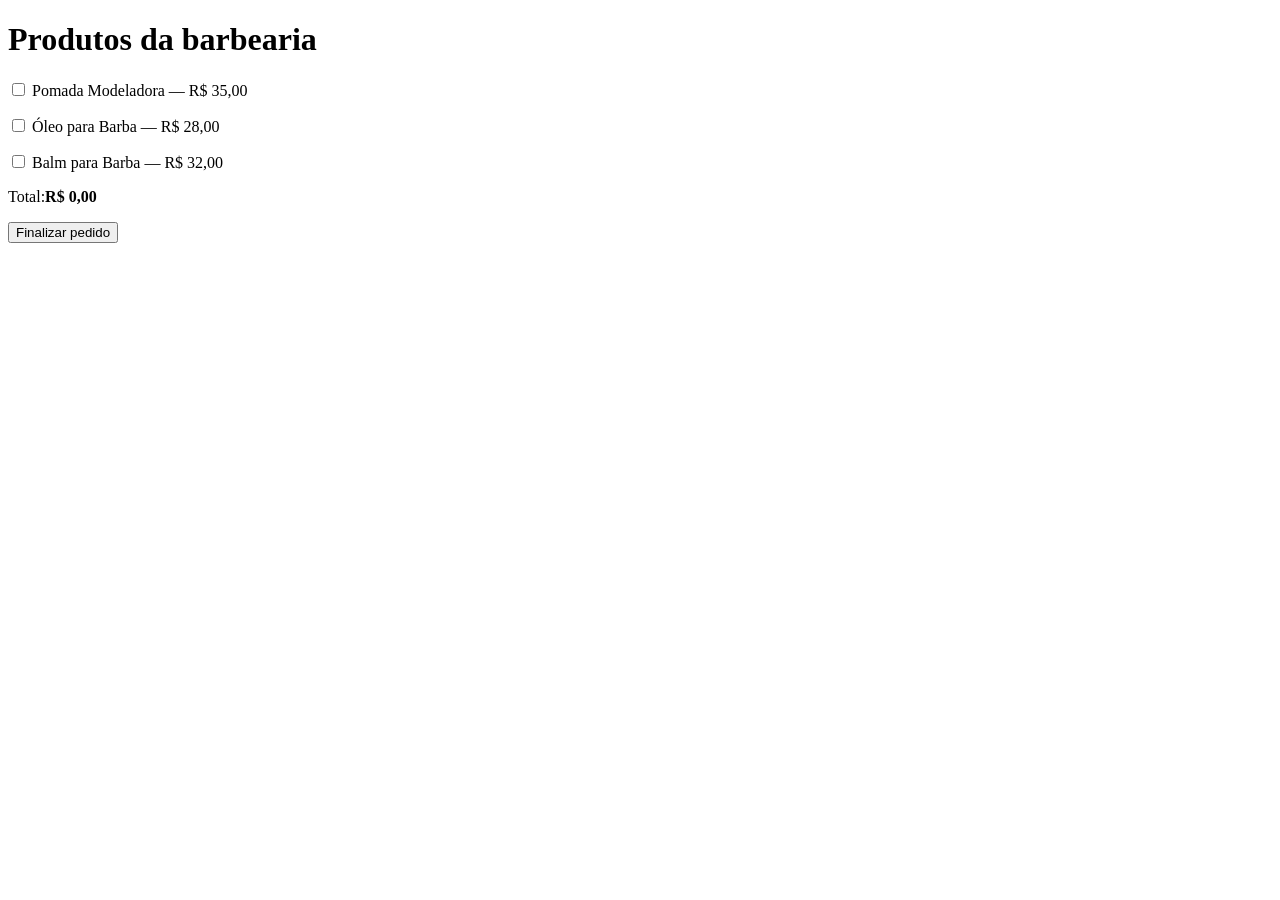
==== index.html @ e25630e9 "." ====
<!doctype html>
<html lang="pt-BR">
  <head>
    <meta charset="UTF-8" />
    <meta name="viewport" content="width=device-width, initial-scale=1" />
    <title>Teste do pedido</title>
    <script src="script.js" defer></script>
  </head>
  <body>
    <h1>Produtos da barbearia</h1>

    <form id="formPedido">
      <p>
        <label>
          <input
            type="checkbox"
            name="produtos"
            value="35.00"
            data-nome="Pomada Modeladora"
          />
          Pomada Modeladora — R$ 35,00
        </label>
      </p>

      <p>
        <label>
          <input
            type="checkbox"
            name="produtos"
            value="28.00"
            data-nome="Óleo para Barba"
          />
          Óleo para Barba — R$ 28,00
        </label>
      </p>

      <p>
        <label>
          <input
            type="checkbox"
            name="produtos"
            value="32.00"
            data-nome="Balm para Barba"
          />
          Balm para Barba — R$ 32,00
        </label>
      </p>

      <p>Total:<strong id="totalPedido" aria-live="polite">R$0,00</strong></p>

      <button type="submit">Finalizar pedido</button>
    </form>

    <p id="aviso" role="status"></p>
  </body>
</html>
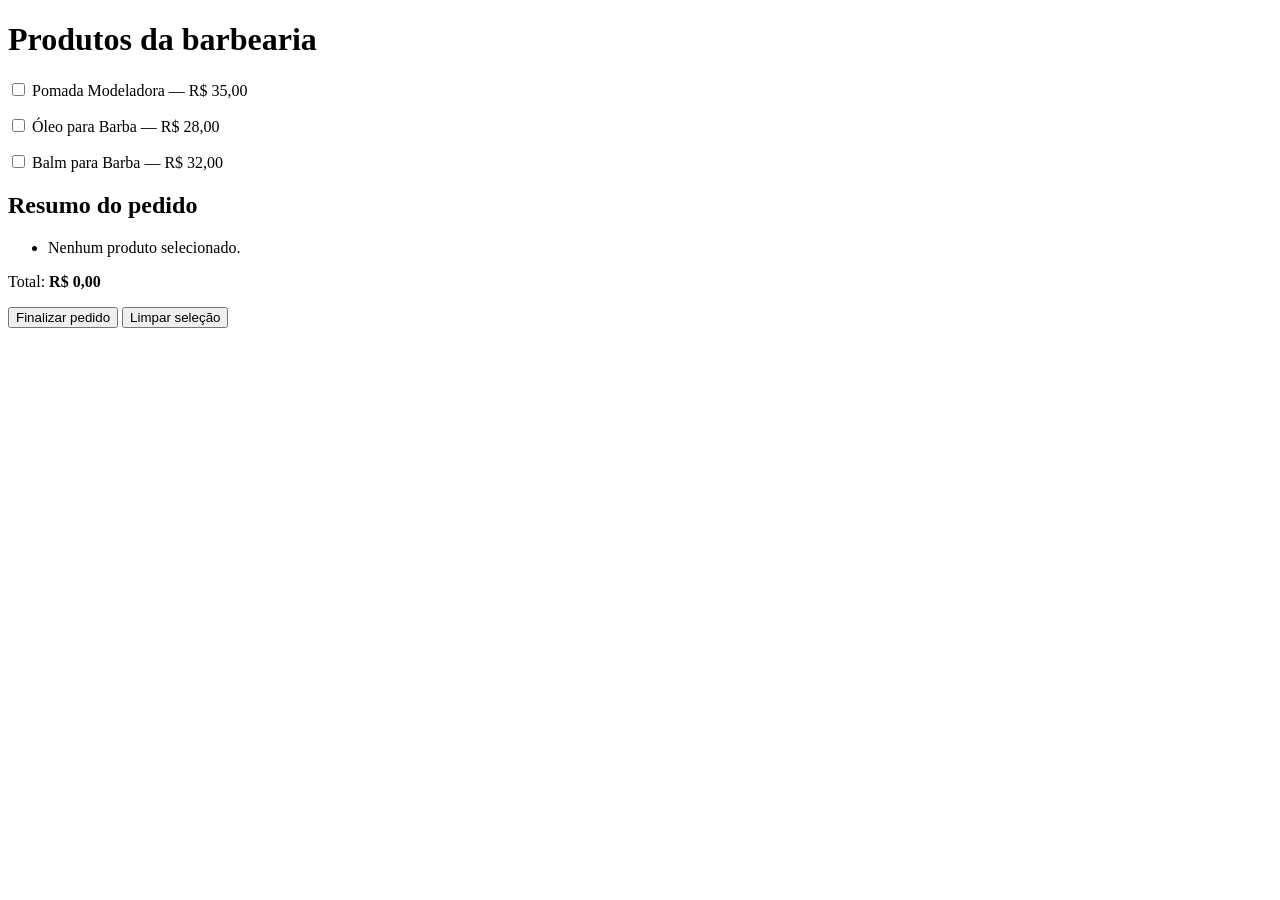
==== commit e57e5bef: "." ====
--- a/index.html
+++ b/index.html
@@ -45,10 +45,19 @@
           Balm para Barba — R$ 32,00
         </label>
       </p>
+      <h2>Resumo do pedido</h2>
 
-      <p>Total:<strong id="totalPedido" aria-live="polite">R$0,00</strong></p>
+      <ul id="listaPedido">
+        <li>Nenhum produto selecionado.</li>
+      </ul>
+
+      <p>
+        Total:
+        <strong id="totalPedido" aria-live="polite">R$ 0,00</strong>
+      </p>
 
       <button type="submit">Finalizar pedido</button>
+      <button type="reset">Limpar seleção</button>
     </form>
 
     <p id="aviso" role="status"></p>
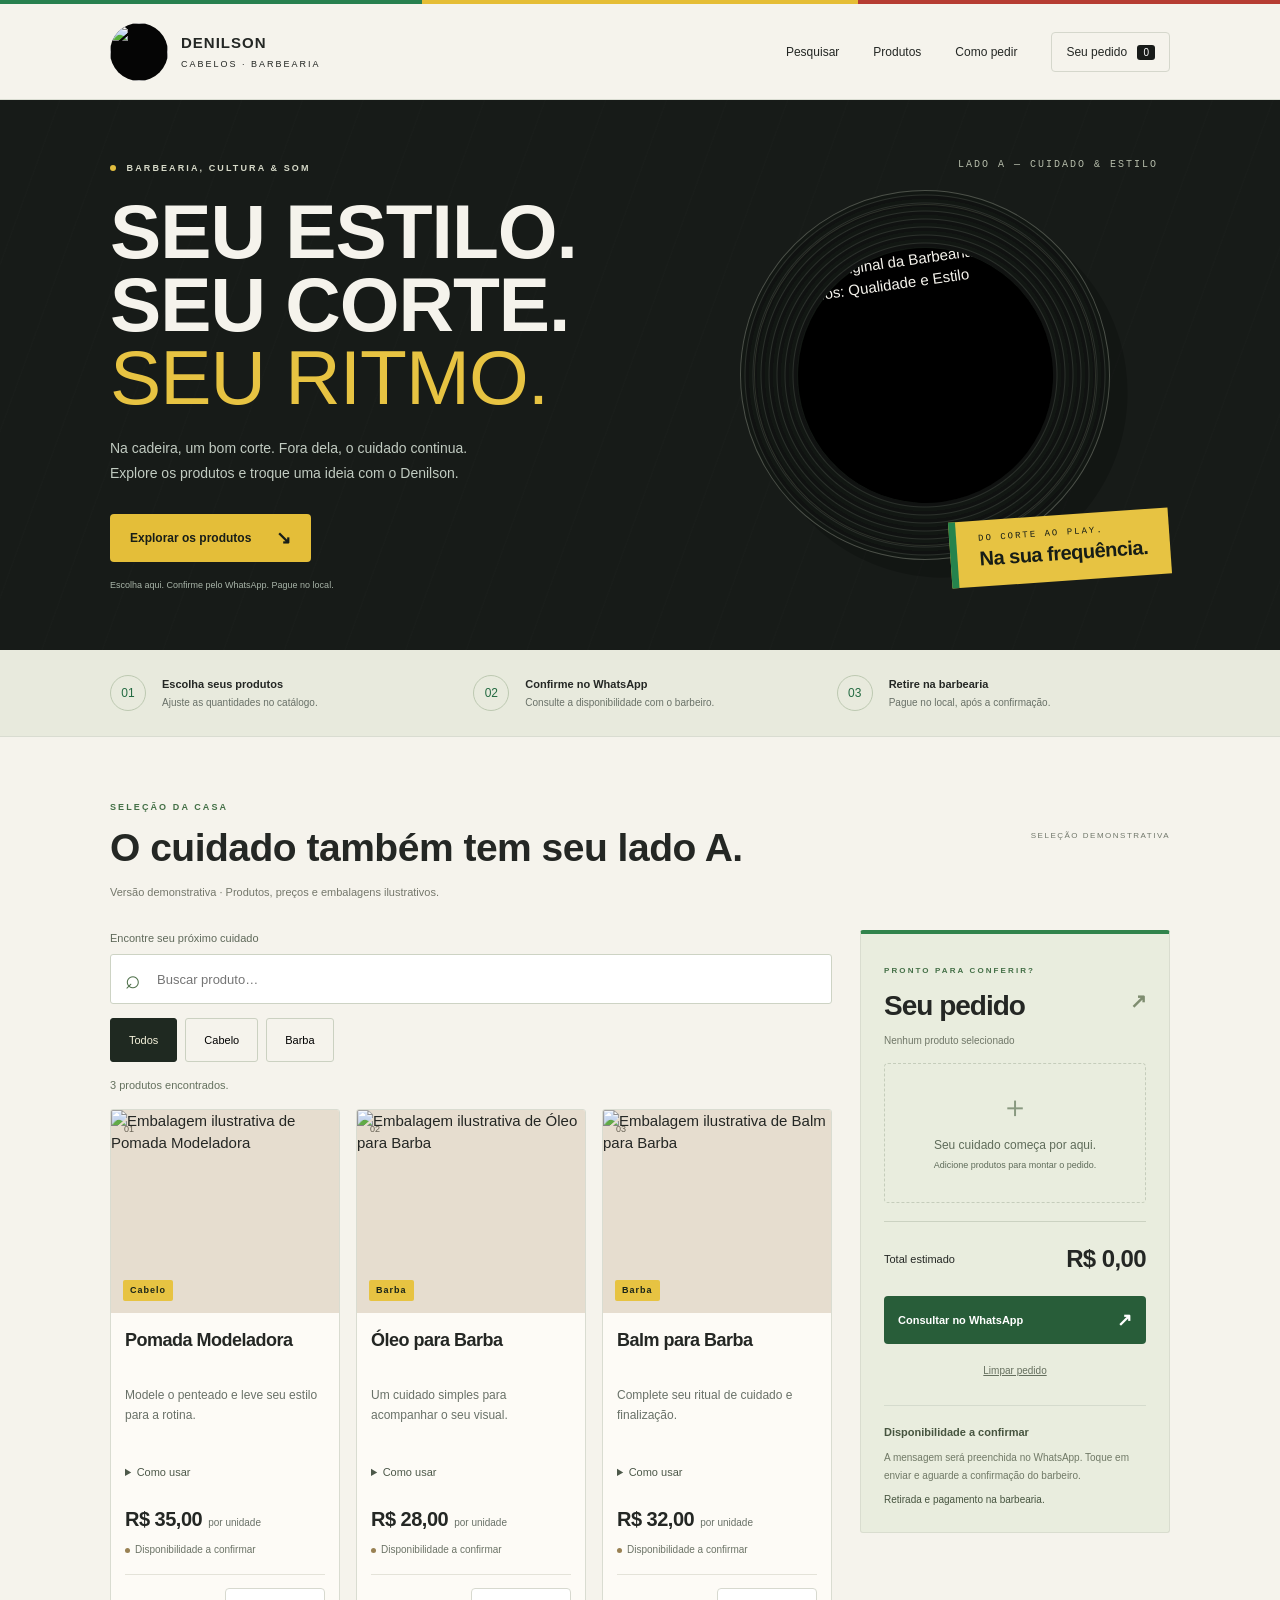
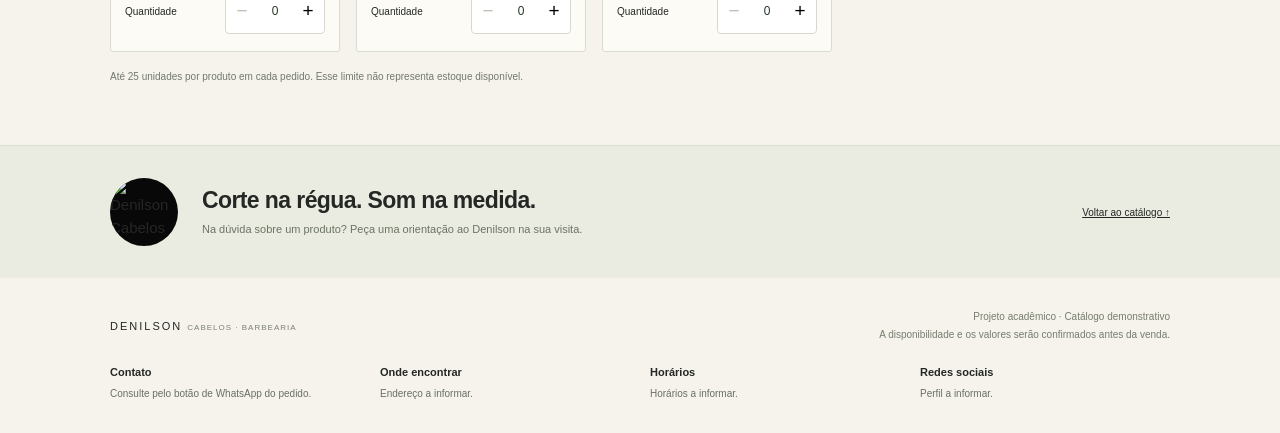
==== commit 6fcb3d47: "." ====
--- a/index.html
+++ b/index.html
@@ -3,63 +3,279 @@
   <head>
     <meta charset="UTF-8" />
     <meta name="viewport" content="width=device-width, initial-scale=1" />
-    <title>Teste do pedido</title>
+    <meta name="theme-color" content="#192b25" />
+    <meta
+      name="description"
+      content="Conheça os produtos da Barbearia do Denilson, escolha as quantidades e consulte a disponibilidade pelo WhatsApp."
+    />
+    <title>Denilson Cabelos | No seu estilo, no seu ritmo</title>
+    <link rel="icon" href="assets/logo.png" type="image/svg+xml" />
+    <link
+      rel="stylesheet"
+      href="https://cdn.jsdelivr.net/npm/bootstrap@5.3.3/dist/css/bootstrap.min.css"
+    />
+    <link rel="stylesheet" href="style.css" />
+    <script src="produtos.js" defer></script>
     <script src="script.js" defer></script>
+    <script src="filtros.js" defer></script>
   </head>
   <body>
-    <h1>Produtos da barbearia</h1>
-
-    <form id="formPedido">
-      <p>
-        <label>
-          <input
-            type="checkbox"
-            name="produtos"
-            value="35.00"
-            data-nome="Pomada Modeladora"
+    <a class="pular" href="#catalogo">Pular para os produtos</a>
+    <header class="topo">
+      <div class="container topo-conteudo">
+        <a href="./" class="marca" aria-label="Barbearia do Denilson, início"
+          ><img class="logo-header" src="assets/logo.png" alt="" /><span
+            >DENILSON<small>CABELOS · BARBEARIA</small></span
+          ></a
+        >
+        <nav aria-label="Navegação principal">
+          <a href="#busca">Pesquisar</a><a href="#catalogo">Produtos</a
+          ><a href="#como-funciona">Como pedir</a
+          ><a class="nav-pedido" href="#resumo"
+            >Seu pedido <span id="contadorNav">0</span></a
+          >
+        </nav>
+      </div>
+    </header>
+    <main>
+      <section class="hero">
+        <div class="container hero-grid">
+          <div class="hero-texto">
+            <p class="sobretitulo">
+              <span></span> BARBEARIA, CULTURA &amp; SOM
+            </p>
+            <h1>Seu estilo.<br />Seu corte.<br /><em>Seu ritmo.</em></h1>
+            <p class="hero-descricao">
+              Na cadeira, um bom corte. Fora dela, o cuidado continua. Explore
+              os produtos e troque uma ideia com o Denilson.
+            </p>
+            <a href="#catalogo" class="botao botao-cobre"
+              >Explorar os produtos <span aria-hidden="true">↘</span></a
+            >
+            <p class="hero-apoio">
+              Escolha aqui. Confirme pelo WhatsApp. Pague no local.
+            </p>
+          </div>
+          <div
+            class="hero-visual"
+            aria-label="Identidade musical da Barbearia Denilson"
+          >
+            <span class="disco-rotulo">LADO A — CUIDADO &amp; ESTILO</span>
+            <div class="vinil">
+              <img
+                src="assets/logo.png"
+                alt="Logo original da Barbearia Denilson Cabelos: Qualidade e Estilo"
+                width="1344"
+                height="1152"
+              />
+            </div>
+            <div class="faixa-som">
+              <span>DO CORTE AO PLAY.</span><strong>Na sua frequência.</strong>
+            </div>
+          </div>
+        </div>
+      </section>
+      <section
+        class="como"
+        id="como-funciona"
+        aria-label="Como fazer seu pedido"
+      >
+        <div class="container passos">
+          <div>
+            <span>01</span>
+            <p>
+              <strong>Escolha seus produtos</strong
+              ><small>Ajuste as quantidades no catálogo.</small>
+            </p>
+          </div>
+          <div>
+            <span>02</span>
+            <p>
+              <strong>Confirme no WhatsApp</strong
+              ><small>Consulte a disponibilidade com o barbeiro.</small>
+            </p>
+          </div>
+          <div>
+            <span>03</span>
+            <p>
+              <strong>Retire na barbearia</strong
+              ><small>Pague no local, após a confirmação.</small>
+            </p>
+          </div>
+        </div>
+      </section>
+      <div class="container area-catalogo" id="catalogo">
+        <div class="cabecalho-catalogo">
+          <div>
+            <p class="sobretitulo escuro">SELEÇÃO DA CASA</p>
+            <h2>O cuidado também tem seu lado A.</h2>
+          </div>
+          <span class="selo-catalogo">SELEÇÃO DEMONSTRATIVA</span>
+        </div>
+        <p class="aviso-demo">
+          Versão demonstrativa · Produtos, preços e embalagens ilustrativos.
+        </p>
+        <form id="formPedido" novalidate>
+          <div class="loja-grid">
+            <section aria-label="Produtos">
+              <div class="ferramentas">
+                <div class="busca-wrap">
+                  <label for="busca">Encontre seu próximo cuidado</label>
+                  <div class="busca-campo">
+                    <span aria-hidden="true">⌕</span
+                    ><input
+                      id="busca"
+                      type="search"
+                      placeholder="Buscar produto…"
+                      autocomplete="off"
+                    /><button
+                      type="button"
+                      id="limparBusca"
+                      aria-label="Limpar pesquisa"
+                      hidden
+                    >
+                      ×
+                    </button>
+                  </div>
+                </div>
+                <div
+                  id="filtros"
+                  class="filtros"
+                  role="group"
+                  aria-label="Filtrar por categoria"
+                >
+                  <button
+                    type="button"
+                    data-categoria="todos"
+                    aria-pressed="true"
+                  >
+                    Todos</button
+                  ><button
+                    type="button"
+                    data-categoria="Cabelo"
+                    aria-pressed="false"
+                  >
+                    Cabelo</button
+                  ><button
+                    type="button"
+                    data-categoria="Barba"
+                    aria-pressed="false"
+                  >
+                    Barba
+                  </button>
+                </div>
+              </div>
+              <p
+                id="resultadoBusca"
+                class="resultado-busca"
+                role="status"
+                aria-live="polite"
+              ></p>
+              <div class="produtos-grid" id="gradeProdutos"></div>
+              <div id="semResultados" class="sem-resultados" hidden>
+                <h3>Nenhum produto nessa faixa.</h3>
+                <p>Tente outro nome ou veja todos os produtos.</p>
+                <button
+                  type="button"
+                  id="mostrarTodos"
+                  class="botao botao-verde"
+                >
+                  Ver todos os produtos ↗
+                </button>
+              </div>
+              <p class="limite" id="limiteQuantidade">
+                Até 25 unidades por produto em cada pedido. Esse limite não
+                representa estoque disponível.
+              </p>
+            </section>
+            <aside class="painel" id="resumo" aria-labelledby="tituloResumo">
+              <div class="painel-cabecalho">
+                <span class="sobretitulo escuro">PRONTO PARA CONFERIR?</span>
+                <h2 id="tituloResumo">
+                  Seu pedido<span aria-hidden="true">↗</span>
+                </h2>
+              </div>
+              <p id="quantidadePedido" class="quantidade-resumo">
+                Nenhum produto selecionado
+              </p>
+              <ul id="listaPedido" class="lista-pedido">
+                <li class="pedido-vazio">
+                  <span aria-hidden="true">＋</span>Seu cuidado começa por
+                  aqui.<small>Adicione produtos para montar o pedido.</small>
+                </li>
+              </ul>
+              <div class="linha-total">
+                <span>Total estimado</span
+                ><strong id="totalPedido" aria-live="polite">R$ 0,00</strong>
+              </div>
+              <button class="botao botao-verde finalizar" type="submit">
+                Consultar no WhatsApp <span aria-hidden="true">↗</span></button
+              ><button type="reset" class="limpar">Limpar pedido</button>
+              <p id="aviso" class="aviso" role="status" aria-live="polite"></p>
+              <div class="confirmacao">
+                <strong>Disponibilidade a confirmar</strong>
+                <p>
+                  A mensagem será preenchida no WhatsApp. Toque em enviar e
+                  aguarde a confirmação do barbeiro.
+                </p>
+                <span>Retirada e pagamento na barbearia.</span>
+              </div>
+            </aside>
+          </div>
+        </form>
+        <noscript
+          ><p class="aviso">
+            Ative o JavaScript para montar seu pedido. Você também pode
+            consultar os produtos diretamente na barbearia.
+          </p></noscript
+        >
+      </div>
+      <section class="fecho">
+        <div class="container">
+          <img
+            class="logo-footer"
+            src="assets/logo.png"
+            alt="Denilson Cabelos"
           />
-          Pomada Modeladora — R$ 35,00
-        </label>
-      </p>
-
-      <p>
-        <label>
-          <input
-            type="checkbox"
-            name="produtos"
-            value="28.00"
-            data-nome="Óleo para Barba"
-          />
-          Óleo para Barba — R$ 28,00
-        </label>
-      </p>
-
-      <p>
-        <label>
-          <input
-            type="checkbox"
-            name="produtos"
-            value="32.00"
-            data-nome="Balm para Barba"
-          />
-          Balm para Barba — R$ 32,00
-        </label>
-      </p>
-      <h2>Resumo do pedido</h2>
-
-      <ul id="listaPedido">
-        <li>Nenhum produto selecionado.</li>
-      </ul>
-
-      <p>
-        Total:
-        <strong id="totalPedido" aria-live="polite">R$ 0,00</strong>
-      </p>
-
-      <button type="submit">Finalizar pedido</button>
-      <button type="reset">Limpar seleção</button>
-    </form>
-
-    <p id="aviso" role="status"></p>
+          <div>
+            <h2>Corte na régua. Som na medida.</h2>
+            <p>
+              Na dúvida sobre um produto? Peça uma orientação ao Denilson na sua
+              visita.
+            </p>
+          </div>
+          <a href="#catalogo">Voltar ao catálogo ↑</a>
+        </div>
+      </section>
+    </main>
+    <footer>
+      <div class="container rodape">
+        <span>DENILSON <small>CABELOS · BARBEARIA</small></span>
+        <p>
+          Projeto acadêmico · Catálogo demonstrativo<br />A disponibilidade e os
+          valores serão confirmados antes da venda.
+        </p>
+      </div>
+      <div class="container dados-negocio">
+        <div>
+          <strong>Contato</strong
+          ><span>Consulte pelo botão de WhatsApp do pedido.</span>
+        </div>
+        <div>
+          <strong>Onde encontrar</strong><span>Endereço a informar.</span>
+        </div>
+        <div><strong>Horários</strong><span>Horários a informar.</span></div>
+        <div><strong>Redes sociais</strong><span>Perfil a informar.</span></div>
+      </div>
+    </footer>
+    <div class="barra-mobile">
+      <div>
+        <small>Seu pedido · <span id="unidadesMobile">0 unidades</span></small
+        ><strong id="totalMobile">R$ 0,00</strong>
+      </div>
+      <a href="#resumo" class="botao botao-verde"
+        >Ver pedido <span aria-hidden="true">↑</span></a
+      >
+    </div>
   </body>
 </html>
--- a/style.css
+++ b/style.css
@@ -0,0 +1,1653 @@
+:root {
+  --verde: #192b25;
+  --verde2: #233c31;
+  --papel: #f7f4ed;
+  --cobre: #c58c61;
+  --texto: #252b26;
+  --muted: #697168;
+  --borda: #dedfd4;
+}
+* {
+  box-sizing: border-box;
+}
+html {
+  scroll-behavior: smooth;
+  scroll-padding-top: 100px;
+}
+body {
+  margin: 0;
+  background: var(--papel);
+  color: var(--texto);
+  font-family: Arial, Helvetica, sans-serif;
+  font-size: 15px;
+  line-height: 1.5;
+}
+button,
+input {
+  font: inherit;
+}
+button,
+a,
+input,
+summary {
+  -webkit-tap-highlight-color: transparent;
+}
+a {
+  color: inherit;
+}
+a:hover {
+  color: inherit;
+}
+button:focus-visible,
+a:focus-visible,
+input:focus-visible,
+summary:focus-visible {
+  outline: 3px solid #a46030;
+  outline-offset: 4px;
+}
+.container {
+  width: min(1280px, 100%);
+  margin: auto;
+  padding-left: 40px;
+  padding-right: 40px;
+}
+.pular {
+  position: fixed;
+  top: -100px;
+  left: 20px;
+  z-index: 100;
+  background: white;
+  padding: 12px;
+}
+.pular:focus {
+  top: 10px;
+}
+.topo {
+  background: var(--papel);
+  border-bottom: 1px solid var(--borda);
+}
+.topo-conteudo {
+  height: 95px;
+  display: flex;
+  align-items: center;
+  justify-content: space-between;
+  gap: 20px;
+}
+.marca {
+  display: flex;
+  align-items: center;
+  gap: 13px;
+  text-decoration: none;
+  letter-spacing: 2px;
+  font-size: 15px;
+  font-weight: 750;
+}
+.marca small {
+  display: block;
+  letter-spacing: 4px;
+  font-size: 9px;
+  margin-top: 3px;
+  font-weight: 400;
+}
+.monograma {
+  font-family: Georgia, serif;
+  font-size: 39px;
+  font-weight: 400;
+  line-height: 1;
+  color: var(--cobre);
+}
+nav {
+  display: flex;
+  gap: 34px;
+  align-items: center;
+  font-size: 12px;
+}
+nav a {
+  text-decoration: none;
+  padding: 12px 0;
+}
+.nav-pedido {
+  border: 1px solid #d5d7cc;
+  padding: 10px 14px !important;
+  border-radius: 4px;
+}
+#contadorNav {
+  margin-left: 7px;
+  background: var(--verde);
+  color: #fff;
+  padding: 2px 6px;
+  border-radius: 3px;
+  font-size: 10px;
+}
+.hero {
+  background: var(--verde);
+  color: var(--papel);
+  overflow: hidden;
+}
+.hero-grid {
+  display: grid;
+  grid-template-columns: 1.1fr 1fr;
+  min-height: 520px;
+  align-items: center;
+  gap: 30px;
+}
+.hero-texto {
+  padding: 54px 0 50px;
+}
+.sobretitulo {
+  font-size: 9px;
+  font-weight: 700;
+  letter-spacing: 2.1px;
+  margin: 0 0 20px;
+  color: #d3b08e;
+}
+.sobretitulo > span {
+  display: inline-block;
+  width: 6px;
+  height: 6px;
+  background: #c58c61;
+  border-radius: 50%;
+  margin-right: 6px;
+}
+.hero h1 {
+  font-family: Georgia, "Times New Roman", serif;
+  font-size: clamp(44px, 4.8vw, 66px);
+  line-height: 1.08;
+  font-weight: 400;
+  letter-spacing: -2px;
+  margin: 0 0 22px;
+}
+.hero h1 em {
+  color: #d6a375;
+  font-weight: 400;
+}
+.hero-descricao {
+  max-width: 370px;
+  color: #c1cbc1;
+  font-size: 14px;
+  line-height: 1.8;
+  margin-bottom: 27px;
+}
+.botao {
+  display: inline-flex;
+  align-items: center;
+  justify-content: space-between;
+  gap: 25px;
+  text-decoration: none;
+  border: 0;
+  border-radius: 4px;
+  font-size: 12px;
+  font-weight: 700;
+  min-height: 48px;
+  padding: 15px 20px;
+  cursor: pointer;
+  transition:
+    background 0.2s,
+    transform 0.2s;
+}
+.botao-cobre {
+  background: #d2a078;
+  color: #192b25;
+}
+.botao-cobre:hover {
+  background: #e3b68f;
+}
+.botao-verde {
+  background: var(--verde);
+  color: white;
+}
+.botao-verde:hover {
+  background: #30513e;
+  color: white;
+}
+.botao span {
+  font-size: 18px;
+  line-height: 1;
+}
+.hero-apoio {
+  font-size: 9px;
+  color: #a8b4a8;
+  margin: 17px 0 0;
+}
+.hero-visual {
+  position: relative;
+  height: 430px;
+  isolation: isolate;
+}
+.hero-circulo {
+  position: absolute;
+  width: 355px;
+  height: 355px;
+  background: #2c4034;
+  border: 1px solid #4a5a46;
+  border-radius: 50%;
+  top: 34px;
+  left: 50%;
+  transform: translateX(-50%);
+  z-index: -1;
+}
+.hero-visual img {
+  position: absolute;
+  object-fit: cover;
+  border-radius: 8px;
+  box-shadow: 0 25px 40px #0003;
+  width: 240px;
+  height: 265px;
+}
+.hero-oleo {
+  right: 5px;
+  top: 25px;
+  transform: rotate(7deg);
+}
+.hero-pomada {
+  left: 0;
+  top: 144px;
+  transform: rotate(-8deg);
+}
+.hero-selo {
+  position: absolute;
+  right: 0;
+  bottom: 29px;
+  font-size: 8px;
+  letter-spacing: 2px;
+  color: #bbc4b4;
+}
+.hero-selo strong {
+  display: block;
+  font-size: 25px;
+  line-height: 1.2;
+  letter-spacing: 0;
+  font-weight: 400;
+  font-family: Georgia, serif;
+  color: #ede6d4;
+  margin-top: 9px;
+}
+.hero-legenda {
+  position: absolute;
+  bottom: 1px;
+  left: 12px;
+  font-size: 7px;
+  letter-spacing: 2px;
+  color: #b6bda8;
+}
+.como {
+  border-bottom: 1px solid var(--borda);
+  background: #eeeee5;
+}
+.passos {
+  display: grid;
+  grid-template-columns: repeat(3, 1fr);
+  padding-top: 25px;
+  padding-bottom: 25px;
+  gap: 30px;
+}
+.passos > div {
+  display: flex;
+  gap: 16px;
+  align-items: center;
+}
+.passos > div > span {
+  font-size: 12px;
+  color: #8e795f;
+  border: 1px solid #d0d2c1;
+  padding: 8px;
+  border-radius: 50%;
+  width: 36px;
+  height: 36px;
+  flex-shrink: 0;
+  text-align: center;
+}
+.passos p {
+  margin: 0;
+}
+.passos strong {
+  display: block;
+  font-size: 11px;
+  font-weight: 700;
+}
+.passos small {
+  display: block;
+  font-size: 9px;
+  color: var(--muted);
+  margin-top: 3px;
+}
+.area-catalogo {
+  padding-top: 64px;
+  padding-bottom: 60px;
+}
+.cabecalho-catalogo {
+  display: flex;
+  align-items: center;
+  justify-content: space-between;
+  gap: 20px;
+}
+.escuro {
+  color: #876341;
+}
+.cabecalho-catalogo .sobretitulo {
+  margin-bottom: 10px;
+}
+.cabecalho-catalogo h2 {
+  font-family: Georgia, serif;
+  font-size: 35px;
+  font-weight: 400;
+  letter-spacing: -1px;
+  margin: 0;
+}
+.selo-catalogo {
+  font-size: 8px;
+  letter-spacing: 1.5px;
+  color: #70776a;
+}
+.aviso-demo {
+  font-size: 10px;
+  color: #74776b;
+  margin: 13px 0 29px;
+}
+.loja-grid {
+  display: grid;
+  grid-template-columns: minmax(0, 1fr) 310px;
+  gap: 28px;
+  align-items: start;
+}
+.produtos-grid {
+  display: grid;
+  grid-template-columns: repeat(3, minmax(0, 1fr));
+  gap: 16px;
+}
+.produto {
+  background: #fdfbf6;
+  border: 1px solid var(--borda);
+  border-radius: 7px;
+  overflow: hidden;
+  display: flex;
+  flex-direction: column;
+  transition: border-color 0.2s;
+}
+.produto:has(input[name="produtos"]:checked) {
+  border-color: #52735b;
+  box-shadow: 0 0 0 1px #52735b;
+}
+.produto:has(input[data-disponivel="false"]) {
+  opacity: 0.6;
+}
+.produto-foto {
+  position: relative;
+  background: #e6ddcf;
+}
+.produto-foto img {
+  display: block;
+  width: 100%;
+  height: auto;
+  aspect-ratio: 1.12;
+  object-fit: cover;
+}
+.numero-produto {
+  position: absolute;
+  top: 13px;
+  left: 13px;
+  font-size: 9px;
+  color: #645f52;
+}
+.categoria {
+  position: absolute;
+  bottom: 12px;
+  left: 12px;
+  padding: 4px 7px;
+  background: #f7f4edce;
+  font-size: 7px;
+  letter-spacing: 1px;
+  border-radius: 2px;
+}
+.produto-corpo {
+  padding: 17px 14px;
+  display: flex;
+  flex-direction: column;
+  flex: 1;
+}
+.produto h3 {
+  font-family: Georgia, serif;
+  font-size: 20px;
+  line-height: 1.15;
+  margin: 0 0 10px;
+  font-weight: 400;
+  min-height: 46px;
+}
+.descricao {
+  font-size: 11px;
+  line-height: 1.7;
+  color: #697168;
+  min-height: 56px;
+  margin: 0 0 10px;
+}
+.produto details {
+  font-size: 10px;
+  margin-bottom: 18px;
+}
+.produto summary {
+  cursor: pointer;
+  color: #4d594a;
+  min-height: 28px;
+  line-height: 28px;
+}
+.produto details p {
+  font-size: 10px;
+  line-height: 1.7;
+  color: #697168;
+  margin: 8px 0;
+}
+.produto-preco {
+  display: flex;
+  align-items: baseline;
+  gap: 6px;
+  flex-wrap: wrap;
+  margin-top: auto;
+}
+.produto-preco strong {
+  font-size: 20px;
+  letter-spacing: -0.5px;
+  font-weight: 700;
+}
+.produto-preco span {
+  font-size: 9px;
+  color: var(--muted);
+}
+.disponibilidade {
+  font-size: 9px;
+  color: #6c7467;
+  margin: 8px 0 17px;
+}
+.disponibilidade::before {
+  content: "";
+  display: inline-block;
+  width: 5px;
+  height: 5px;
+  border-radius: 50%;
+  background: #998153;
+  margin-right: 5px;
+}
+.quantidade-linha {
+  border-top: 1px solid #e4e3d9;
+  padding-top: 13px;
+  display: flex;
+  align-items: center;
+  justify-content: space-between;
+  gap: 6px;
+  flex-wrap: wrap;
+}
+.quantidade-linha label {
+  font-size: 10px;
+}
+.controle-quantidade {
+  display: flex;
+  border: 1px solid #d7d9cf;
+  border-radius: 4px;
+  overflow: hidden;
+  background: white;
+}
+.controle-quantidade button {
+  border: 0;
+  background: transparent;
+  width: 32px;
+  min-height: 44px;
+  font-size: 19px;
+  cursor: pointer;
+}
+.controle-quantidade button:hover:enabled {
+  background: #e8ede1;
+}
+.controle-quantidade button:disabled {
+  color: #bfc1b7;
+  cursor: default;
+}
+.controle-quantidade input {
+  width: 34px;
+  min-height: 44px;
+  border: 0;
+  text-align: center;
+  background: transparent;
+  color: #253728;
+  font-size: 12px;
+  appearance: textfield;
+  -moz-appearance: textfield;
+}
+.controle-quantidade input::-webkit-inner-spin-button,
+.controle-quantidade input::-webkit-outer-spin-button {
+  -webkit-appearance: none;
+  margin: 0;
+}
+.controle-quantidade:has(input[aria-invalid="true"]) {
+  outline: 2px solid #ac4837;
+}
+.controle-quantidade:focus-within {
+  outline: 2px solid #6b7c58;
+  outline-offset: 2px;
+}
+.controle-quantidade input:focus {
+  outline: 0;
+}
+.limite {
+  font-size: 9px;
+  color: #72796c;
+  line-height: 1.7;
+  margin: 16px 0 0;
+}
+.painel {
+  position: sticky;
+  top: 24px;
+  background: #eeefe6;
+  border: 1px solid #d9ddcf;
+  padding: 23px;
+  border-radius: 7px;
+  scroll-margin-top: 25px;
+}
+.painel-cabecalho .sobretitulo {
+  font-size: 8px;
+}
+.painel h2 {
+  font-family: Georgia, serif;
+  font-size: 29px;
+  font-weight: 400;
+  display: flex;
+  justify-content: space-between;
+  margin: 10px 0;
+}
+.painel h2 span {
+  font-family: Arial, sans-serif;
+  font-size: 20px;
+  color: #7f8d70;
+}
+.quantidade-resumo {
+  font-size: 10px;
+  color: #707768;
+  margin: 0 0 15px;
+}
+.lista-pedido {
+  list-style: none;
+  padding: 0;
+  margin: 0 0 18px;
+}
+.pedido-vazio {
+  min-height: 140px;
+  text-align: center;
+  padding: 20px 0;
+  font-size: 12px;
+  color: #5f6c5a;
+  border: 1px dashed #c5cdbb;
+  border-radius: 4px;
+}
+.pedido-vazio > span {
+  display: block;
+  font-size: 30px;
+  font-weight: 400;
+  color: #899980;
+  margin-bottom: 7px;
+}
+.pedido-vazio small {
+  display: block;
+  font-size: 9px;
+  margin-top: 5px;
+}
+.pedido-item {
+  padding: 12px 0;
+  border-bottom: 1px solid #d7ddce;
+}
+.pedido-item .item-titulo {
+  display: flex;
+  justify-content: space-between;
+  align-items: start;
+  gap: 10px;
+  font-size: 12px;
+}
+.pedido-item strong {
+  font-weight: 600;
+}
+.pedido-item .item-detalhe {
+  font-size: 10px;
+  color: #69735f;
+  margin: 5px 0 0;
+}
+.remover {
+  font-size: 10px;
+  border: 0;
+  background: none;
+  color: #6c755f;
+  text-decoration: underline;
+  padding: 8px 0;
+  min-height: 30px;
+  cursor: pointer;
+}
+.linha-total {
+  display: flex;
+  align-items: center;
+  justify-content: space-between;
+  border-top: 1px solid #cbd2c1;
+  padding: 19px 0;
+  gap: 12px;
+}
+.linha-total > span {
+  font-size: 11px;
+}
+.linha-total strong {
+  font-size: 24px;
+  letter-spacing: -0.6px;
+}
+.finalizar {
+  width: 100%;
+  font-size: 11px;
+  padding-left: 14px;
+  padding-right: 14px;
+}
+.limpar {
+  display: block;
+  margin: 5px auto 0;
+  min-height: 44px;
+  background: none;
+  border: 0;
+  font-size: 10px;
+  text-decoration: underline;
+  color: #656f5e;
+  cursor: pointer;
+}
+.aviso {
+  font-size: 11px;
+  line-height: 1.6;
+  color: #923c28;
+  margin: 10px 0;
+}
+.aviso:empty {
+  display: none;
+}
+.confirmacao {
+  border-top: 1px solid #d5dbcd;
+  margin-top: 12px;
+  padding-top: 17px;
+  font-size: 9px;
+  color: #707966;
+  line-height: 1.8;
+}
+.confirmacao strong {
+  font-size: 10px;
+  color: #46543f;
+}
+.confirmacao p {
+  margin: 6px 0;
+}
+.confirmacao span {
+  color: #46543f;
+}
+.fecho {
+  background: #eaece2;
+  border-top: 1px solid #dbdfd0;
+}
+.fecho > .container {
+  display: flex;
+  align-items: center;
+  gap: 24px;
+  padding-top: 32px;
+  padding-bottom: 32px;
+}
+.fecho h2 {
+  font-family: Georgia, serif;
+  font-size: 23px;
+  font-weight: 400;
+  margin: 0 0 6px;
+}
+.fecho p {
+  font-size: 11px;
+  color: #6a7462;
+  margin: 0;
+}
+.fecho a {
+  font-size: 10px;
+  margin-left: auto;
+  white-space: nowrap;
+}
+.rodape {
+  display: flex;
+  justify-content: space-between;
+  align-items: center;
+  padding-top: 30px;
+  padding-bottom: 30px;
+  gap: 20px;
+}
+.rodape > span {
+  font-size: 11px;
+  letter-spacing: 2px;
+}
+.rodape small {
+  font-size: 8px;
+  letter-spacing: 1px;
+  color: #7b8072;
+}
+.rodape p {
+  font-size: 9px;
+  line-height: 1.8;
+  color: #767d6e;
+  margin: 0;
+  text-align: right;
+}
+.barra-mobile {
+  display: none;
+}
+@media (min-width: 1400px) {
+  .hero-visual {
+    margin-left: 25px;
+  }
+}
+@media (max-width: 1100px) {
+  .container {
+    padding-left: 25px;
+    padding-right: 25px;
+  }
+  .loja-grid {
+    grid-template-columns: minmax(0, 1fr) 280px;
+    gap: 20px;
+  }
+  .produtos-grid {
+    gap: 10px;
+  }
+  .produto-corpo {
+    padding: 14px 11px;
+  }
+  .produto h3 {
+    font-size: 18px;
+  }
+  .hero-visual img {
+    width: 200px;
+    height: 235px;
+  }
+  .hero-oleo {
+    right: 0;
+  }
+  .hero-pomada {
+    left: 0;
+  }
+  .hero-selo {
+    right: 0;
+  }
+  .hero-grid {
+    gap: 24px;
+  }
+  .quantidade-linha {
+    justify-content: start;
+    gap: 8px;
+  }
+  .quantidade-linha label {
+    width: 100%;
+  }
+  .hero h1 {
+    font-size: 56px;
+  }
+}
+@media (max-width: 900px) {
+  .loja-grid {
+    grid-template-columns: 1fr;
+  }
+  .painel {
+    position: static;
+    max-width: none;
+  }
+  .quantidade-linha {
+    justify-content: space-between;
+  }
+  .quantidade-linha label {
+    width: auto;
+  }
+  .hero h1 {
+    font-size: 48px;
+  }
+  .hero-visual img {
+    width: 180px;
+    height: 220px;
+  }
+  .hero-circulo {
+    width: 280px;
+    height: 280px;
+    top: 65px;
+  }
+  .hero-selo {
+    bottom: 5px;
+  }
+  .hero-legenda {
+    bottom: 7px;
+    left: 0;
+    font-size: 6px;
+  }
+  .passos {
+    gap: 15px;
+  }
+  .passos > div {
+    gap: 9px;
+  }
+  .hero-apoio {
+    max-width: 220px;
+  }
+  .descricao {
+    min-height: 55px;
+  }
+  .produto h3 {
+    min-height: 42px;
+  }
+  .rodape {
+    padding-bottom: 110px;
+  }
+  .barra-mobile {
+    position: fixed;
+    bottom: 0;
+    left: 0;
+    right: 0;
+    display: flex;
+    justify-content: space-between;
+    align-items: center;
+    background: #faf8f2f5;
+    border-top: 1px solid #d5dacb;
+    padding: 12px 25px calc(12px + env(safe-area-inset-bottom));
+    z-index: 20;
+    box-shadow: 0 -4px 20px #00000008;
+    gap: 15px;
+  }
+  .barra-mobile small {
+    display: block;
+    font-size: 9px;
+    color: #6e7665;
+  }
+  .barra-mobile strong {
+    font-size: 21px;
+  }
+  .barra-mobile .botao {
+    min-width: 160px;
+  }
+  .fecho a {
+    display: none;
+  }
+}
+@media (max-width: 600px) {
+  .container {
+    padding-left: 20px;
+    padding-right: 20px;
+  }
+  .topo-conteudo {
+    height: 76px;
+  }
+  .marca {
+    font-size: 12px;
+    gap: 8px;
+  }
+  .marca small {
+    font-size: 7px;
+  }
+  .monograma {
+    font-size: 34px;
+  }
+  nav {
+    gap: 12px;
+  }
+  nav > a:not(.nav-pedido) {
+    display: none;
+  }
+  .nav-pedido {
+    font-size: 10px;
+    padding: 8px !important;
+  }
+  .hero-grid {
+    grid-template-columns: 1fr;
+    gap: 0;
+    min-height: 0;
+  }
+  .hero-texto {
+    padding: 38px 0 0;
+  }
+  .sobretitulo {
+    font-size: 8px;
+    letter-spacing: 1.5px;
+  }
+  .hero h1 {
+    font-size: 48px;
+    letter-spacing: -1.6px;
+    margin-bottom: 18px;
+  }
+  .hero-descricao {
+    font-size: 12px;
+    max-width: 310px;
+    margin-bottom: 20px;
+  }
+  .hero-apoio {
+    max-width: none;
+    font-size: 8px;
+  }
+  .hero-visual {
+    height: 265px;
+    width: 100%;
+    max-width: 370px;
+    margin: 14px auto 10px;
+  }
+  .hero-circulo {
+    height: 230px;
+    width: 230px;
+    top: 10px;
+  }
+  .hero-visual img {
+    width: 165px;
+    height: 170px;
+  }
+  .hero-oleo {
+    right: 16px;
+    top: 4px;
+  }
+  .hero-pomada {
+    left: 10px;
+    top: 73px;
+  }
+  .hero-selo {
+    bottom: 20px;
+    right: 9px;
+    font-size: 6px;
+    letter-spacing: 1px;
+  }
+  .hero-selo strong {
+    font-size: 21px;
+  }
+  .hero-legenda {
+    bottom: 2px;
+    left: 10px;
+  }
+  .passos {
+    grid-template-columns: 1fr;
+    gap: 15px;
+    padding-top: 22px;
+    padding-bottom: 22px;
+  }
+  .passos > div {
+    gap: 13px;
+  }
+  .passos strong {
+    font-size: 11px;
+  }
+  .passos small {
+    font-size: 10px;
+  }
+  .passos > div > span {
+    width: 30px;
+    height: 30px;
+    padding: 5px;
+  }
+  .area-catalogo {
+    padding-top: 36px;
+    padding-bottom: 36px;
+  }
+  .cabecalho-catalogo h2 {
+    font-size: 30px;
+  }
+  .selo-catalogo {
+    display: none;
+  }
+  .aviso-demo {
+    font-size: 9px;
+    margin-bottom: 22px;
+    max-width: 260px;
+  }
+  .produtos-grid {
+    grid-template-columns: 1fr;
+    gap: 18px;
+  }
+  .produto {
+    display: grid;
+    grid-template-columns: 120px minmax(0, 1fr);
+  }
+  .produto-foto {
+    height: 100%;
+  }
+  .produto-foto img {
+    height: 100%;
+    aspect-ratio: auto;
+    object-fit: cover;
+    object-position: center;
+  }
+  .numero-produto {
+    font-size: 8px;
+    top: 10px;
+    left: 10px;
+  }
+  .categoria {
+    font-size: 6px;
+    left: 8px;
+    bottom: 10px;
+    padding: 3px 5px;
+  }
+  .produto-corpo {
+    padding: 18px 15px;
+  }
+  .produto h3 {
+    font-size: 21px;
+    min-height: 0;
+    margin-bottom: 8px;
+  }
+  .descricao {
+    font-size: 10px;
+    min-height: 0;
+    margin-bottom: 8px;
+  }
+  .produto details {
+    margin-bottom: 10px;
+  }
+  .produto-preco strong {
+    font-size: 20px;
+  }
+  .disponibilidade {
+    font-size: 8px;
+    margin: 6px 0 12px;
+  }
+  .quantidade-linha {
+    gap: 5px;
+    flex-wrap: wrap;
+  }
+  .quantidade-linha label {
+    font-size: 9px;
+  }
+  .controle-quantidade button {
+    width: 29px;
+  }
+  .controle-quantidade input {
+    width: 30px;
+  }
+  .painel {
+    padding: 22px;
+  }
+  .painel h2 {
+    font-size: 30px;
+  }
+  .pedido-item .item-titulo {
+    font-size: 13px;
+  }
+  .quantidade-resumo,
+  .pedido-item .item-detalhe {
+    font-size: 11px;
+  }
+  .confirmacao {
+    font-size: 10px;
+  }
+  .confirmacao strong {
+    font-size: 11px;
+  }
+  .finalizar {
+    font-size: 12px;
+  }
+  .fecho > .container {
+    align-items: start;
+    gap: 15px;
+    padding-top: 26px;
+    padding-bottom: 26px;
+  }
+  .fecho h2 {
+    font-size: 22px;
+    line-height: 1.2;
+  }
+  .fecho p {
+    font-size: 10px;
+  }
+  .fecho .monograma {
+    margin-top: 5px;
+  }
+  .rodape {
+    align-items: start;
+    flex-direction: column;
+    gap: 10px;
+  }
+  .rodape p {
+    text-align: left;
+  }
+  .barra-mobile {
+    padding-left: 20px;
+    padding-right: 20px;
+  }
+  .barra-mobile .botao {
+    font-size: 11px;
+    min-width: 145px;
+  }
+  .limite {
+    font-size: 8px;
+  }
+}
+@media (max-width: 360px) {
+  .produto {
+    grid-template-columns: 95px minmax(0, 1fr);
+  }
+  .produto-corpo {
+    padding: 14px 10px;
+  }
+  .quantidade-linha label {
+    width: 100%;
+  }
+  .hero h1 {
+    font-size: 42px;
+  }
+  .hero-visual img {
+    width: 145px;
+  }
+  .hero-selo strong {
+    font-size: 18px;
+  }
+  .barra-mobile .botao {
+    min-width: 130px;
+    padding: 12px;
+  }
+  .container {
+    padding-left: 16px;
+    padding-right: 16px;
+  }
+}
+@media (prefers-reduced-motion: reduce) {
+  html {
+    scroll-behavior: auto;
+  }
+  * {
+    transition: none !important;
+  }
+}
+/* Tamanhos de leitura para descrições e orientações. */
+.descricao {
+  font-size: 12px;
+  line-height: 1.65;
+  min-height: 62px;
+}
+.produto details,
+.produto details p {
+  font-size: 11px;
+}
+.disponibilidade {
+  font-size: 10px;
+}
+.limite {
+  font-size: 10px;
+}
+.passos small {
+  font-size: 10px;
+}
+.aviso-demo {
+  font-size: 11px;
+}
+.confirmacao {
+  font-size: 10px;
+}
+.confirmacao strong {
+  font-size: 11px;
+}
+.produto-preco span,
+.quantidade-linha label {
+  font-size: 10px;
+}
+.rodape p {
+  font-size: 10px;
+}
+@media (max-width: 600px) {
+  .descricao {
+    font-size: 12px;
+    min-height: 0;
+  }
+  .produto details {
+    font-size: 11px;
+  }
+  .disponibilidade {
+    font-size: 10px;
+  }
+  .quantidade-linha {
+    gap: 8px;
+  }
+  .aviso-demo {
+    font-size: 10px;
+  }
+  .produto-corpo {
+    padding: 16px 13px;
+  }
+  .controle-quantidade button {
+    width: 32px;
+  }
+  .controle-quantidade input {
+    width: 30px;
+  }
+  .limite {
+    font-size: 10px;
+  }
+}
+/* Identidade Denilson: grafite, papel e acentos reggae. */
+:root {
+  --verde: #181b19;
+  --verde2: #262e27;
+  --papel: #f5f3ec;
+  --cobre: #e4bd39;
+  --texto: #242724;
+  --borda: #d9dcd1;
+}
+.topo {
+  border-top: 4px solid #e5bd35;
+  position: relative;
+}
+.topo:before {
+  content: "";
+  position: absolute;
+  top: -4px;
+  left: 0;
+  width: 33%;
+  height: 4px;
+  background: #27804f;
+}
+.topo:after {
+  content: "";
+  position: absolute;
+  top: -4px;
+  right: 0;
+  width: 33%;
+  height: 4px;
+  background: #b63c32;
+}
+.logo-header {
+  width: 58px;
+  height: 58px;
+  object-fit: contain;
+  background: #050505;
+  border-radius: 50%;
+}
+.marca {
+  letter-spacing: 1px;
+}
+.marca small {
+  letter-spacing: 2px;
+}
+.hero {
+  background: #171b18;
+  position: relative;
+}
+.hero:before {
+  content: "";
+  position: absolute;
+  inset: 0;
+  pointer-events: none;
+  background: repeating-linear-gradient(
+    110deg,
+    transparent 0 55px,
+    #ffffff02 56px 57px
+  );
+}
+.hero-grid {
+  min-height: 550px;
+}
+.hero h1 {
+  font-family: Impact, "Arial Narrow", Arial, sans-serif;
+  font-weight: 850;
+  text-transform: uppercase;
+  letter-spacing: -1px;
+  font-size: clamp(54px, 6vw, 82px);
+  line-height: 0.95;
+}
+.hero h1 em {
+  font-style: normal;
+  color: #e7c342;
+}
+.hero-texto {
+  position: relative;
+}
+.hero .sobretitulo {
+  color: #d6d9c8;
+}
+.sobretitulo > span {
+  background: #e1bd3e;
+}
+.botao-cobre {
+  background: #e4be39;
+  color: #181e18;
+}
+.botao-cobre:hover {
+  background: #f2d466;
+}
+.hero-visual {
+  height: 440px;
+  display: flex;
+  align-items: center;
+  justify-content: center;
+}
+.vinil {
+  position: relative;
+  width: 370px;
+  height: 370px;
+  border-radius: 50%;
+  display: flex;
+  align-items: center;
+  justify-content: center;
+  background: repeating-radial-gradient(
+    circle,
+    #101211 0 3px,
+    #2b302b 4px,
+    #121713 5px 8px
+  );
+  box-shadow: 15px 20px 0 #0003;
+  border: 1px solid #4c5149;
+  transform: rotate(-8deg);
+}
+.hero-visual .vinil img {
+  position: static;
+  width: 255px;
+  height: 255px;
+  object-fit: contain;
+  border-radius: 50%;
+  box-shadow: none;
+  background: #000;
+  transform: none;
+}
+.vinil:after {
+  content: "";
+  position: absolute;
+  inset: 13px;
+  border-radius: 50%;
+  border: 1px solid #67705c55;
+}
+.disco-rotulo {
+  position: absolute;
+  top: 4px;
+  right: 12px;
+  font: 10px monospace;
+  letter-spacing: 2px;
+  color: #b4bba9;
+}
+.faixa-som {
+  position: absolute;
+  bottom: 14px;
+  right: 0;
+  background: #e7c342;
+  color: #161d17;
+  padding: 13px 22px;
+  transform: rotate(-4deg);
+  border-left: 7px solid #25834d;
+}
+.faixa-som span {
+  font: 9px monospace;
+  letter-spacing: 2px;
+  display: block;
+}
+.faixa-som strong {
+  font-size: 20px;
+  letter-spacing: -0.5px;
+}
+.como {
+  background: #e8eadd;
+}
+.passos > div > span {
+  color: #236a41;
+  border-color: #bdc9b1;
+}
+.cabecalho-catalogo h2 {
+  font-family: Impact, "Arial Narrow", Arial, sans-serif;
+  font-size: 39px;
+  font-weight: 750;
+  letter-spacing: -0.5px;
+}
+.escuro {
+  color: #447047;
+}
+.produto {
+  border-radius: 3px;
+}
+.produto-foto img {
+  filter: saturate(0.85);
+}
+.categoria {
+  background: #e7c342;
+  color: #192419;
+  font-size: 9px;
+  font-weight: 700;
+}
+.produto h3 {
+  font-family: Arial, sans-serif;
+  font-size: 18px;
+  font-weight: 750;
+  letter-spacing: -0.5px;
+}
+.produto:hover {
+  border-color: #7f9d7c;
+}
+.produto:has(input:checked) {
+  border-color: #2e7241;
+  box-shadow: 0 0 0 1px #2e7241;
+}
+.painel {
+  background: #e9edde;
+  border-radius: 3px;
+  border-top: 4px solid #31844c;
+}
+.painel h2 {
+  font-family: Arial, sans-serif;
+  font-size: 28px;
+  font-weight: 750;
+  letter-spacing: -1px;
+}
+.botao-verde {
+  background: #285d39;
+}
+.botao-verde:hover {
+  background: #19472c;
+}
+.ferramentas {
+  margin-bottom: 10px;
+}
+.busca-wrap label {
+  display: block;
+  font-size: 11px;
+  margin-bottom: 8px;
+  color: #5f695a;
+}
+.busca-campo {
+  display: flex;
+  align-items: center;
+  background: #fff;
+  border: 1px solid #cdd3c4;
+  border-radius: 3px;
+  min-height: 48px;
+}
+.busca-campo > span {
+  font-size: 26px;
+  padding: 0 14px;
+  color: #50714b;
+}
+.busca-campo input {
+  border: 0;
+  min-height: 48px;
+  width: 100%;
+  min-width: 0;
+  background: none;
+  font-size: 13px;
+  outline-offset: 0;
+}
+.busca-campo button {
+  border: 0;
+  background: none;
+  width: 44px;
+  min-height: 44px;
+  font-size: 23px;
+}
+.filtros {
+  display: flex;
+  gap: 8px;
+  flex-wrap: wrap;
+  margin: 14px 0;
+}
+.filtros button {
+  background: transparent;
+  border: 1px solid #cbd1c1;
+  padding: 10px 18px;
+  min-height: 44px;
+  border-radius: 3px;
+  font-size: 11px;
+  cursor: pointer;
+}
+.filtros button[aria-pressed="true"] {
+  background: #1f2921;
+  color: #f6f3dc;
+  border-color: #1f2921;
+}
+.resultado-busca {
+  font-size: 11px;
+  color: #64715e;
+  margin: 15px 0;
+}
+.sem-resultados {
+  padding: 35px 22px;
+  border: 1px dashed #b7c4a9;
+  text-align: center;
+  background: #edefe4;
+}
+.sem-resultados h3 {
+  font-size: 22px;
+}
+.sem-resultados p {
+  font-size: 12px;
+}
+.produto[hidden],
+*[hidden] {
+  display: none !important;
+}
+.logo-footer {
+  width: 68px;
+  height: 68px;
+  object-fit: contain;
+  background: #080808;
+  border-radius: 50%;
+}
+.fecho h2 {
+  font-family: Arial, sans-serif;
+  font-weight: 750;
+  letter-spacing: -0.6px;
+}
+.dados-negocio {
+  display: grid;
+  grid-template-columns: repeat(4, 1fr);
+  gap: 20px;
+  padding-top: 0;
+  padding-bottom: 32px;
+}
+.dados-negocio strong {
+  display: block;
+  font-size: 11px;
+}
+.dados-negocio span {
+  font-size: 10px;
+  color: #697063;
+  display: block;
+  margin-top: 5px;
+}
+.rodape {
+  padding-bottom: 20px;
+}
+@media (max-width: 1100px) {
+  .vinil {
+    width: 310px;
+    height: 310px;
+  }
+  .hero-visual .vinil img {
+    width: 225px;
+    height: 225px;
+  }
+  .faixa-som {
+    bottom: 35px;
+  }
+}
+@media (max-width: 900px) {
+  .hero h1 {
+    font-size: 62px;
+  }
+  .vinil {
+    width: 275px;
+    height: 275px;
+  }
+  .hero-visual .vinil img {
+    width: 200px;
+    height: 200px;
+  }
+  .faixa-som strong {
+    font-size: 17px;
+  }
+  .dados-negocio {
+    grid-template-columns: repeat(2, 1fr);
+    padding-bottom: 115px;
+  }
+  .rodape {
+    padding-bottom: 22px;
+  }
+}
+@media (max-width: 600px) {
+  .logo-header {
+    width: 45px;
+    height: 45px;
+  }
+  .marca {
+    font-size: 11px;
+    gap: 8px;
+  }
+  .marca small {
+    font-size: 6px;
+    letter-spacing: 1px;
+  }
+  .hero h1 {
+    font-size: 65px;
+    line-height: 0.94;
+  }
+  .hero-visual {
+    height: 315px;
+    margin-top: 25px;
+    margin-bottom: 25px;
+  }
+  .vinil {
+    width: 270px;
+    height: 270px;
+  }
+  .hero-visual .vinil img {
+    width: 195px;
+    height: 195px;
+  }
+  .faixa-som {
+    bottom: 0;
+    right: 3px;
+    padding: 10px 15px;
+  }
+  .disco-rotulo {
+    top: 0;
+    right: 4px;
+    font-size: 8px;
+  }
+  .cabecalho-catalogo h2 {
+    font-size: 33px;
+  }
+  .produto h3 {
+    font-size: 19px;
+    line-height: 1.15;
+  }
+  .dados-negocio {
+    gap: 18px;
+  }
+  .filtros button {
+    flex: 1;
+  }
+  .hero-descricao {
+    max-width: 330px;
+  }
+  .fecho .logo-footer {
+    width: 56px;
+    height: 56px;
+    flex-shrink: 0;
+  }
+  .busca-campo input {
+    font-size: 16px;
+  }
+}
+@media (max-width: 360px) {
+  .hero h1 {
+    font-size: 56px;
+  }
+  .vinil {
+    width: 240px;
+    height: 240px;
+  }
+  .hero-visual .vinil img {
+    width: 178px;
+    height: 178px;
+  }
+}
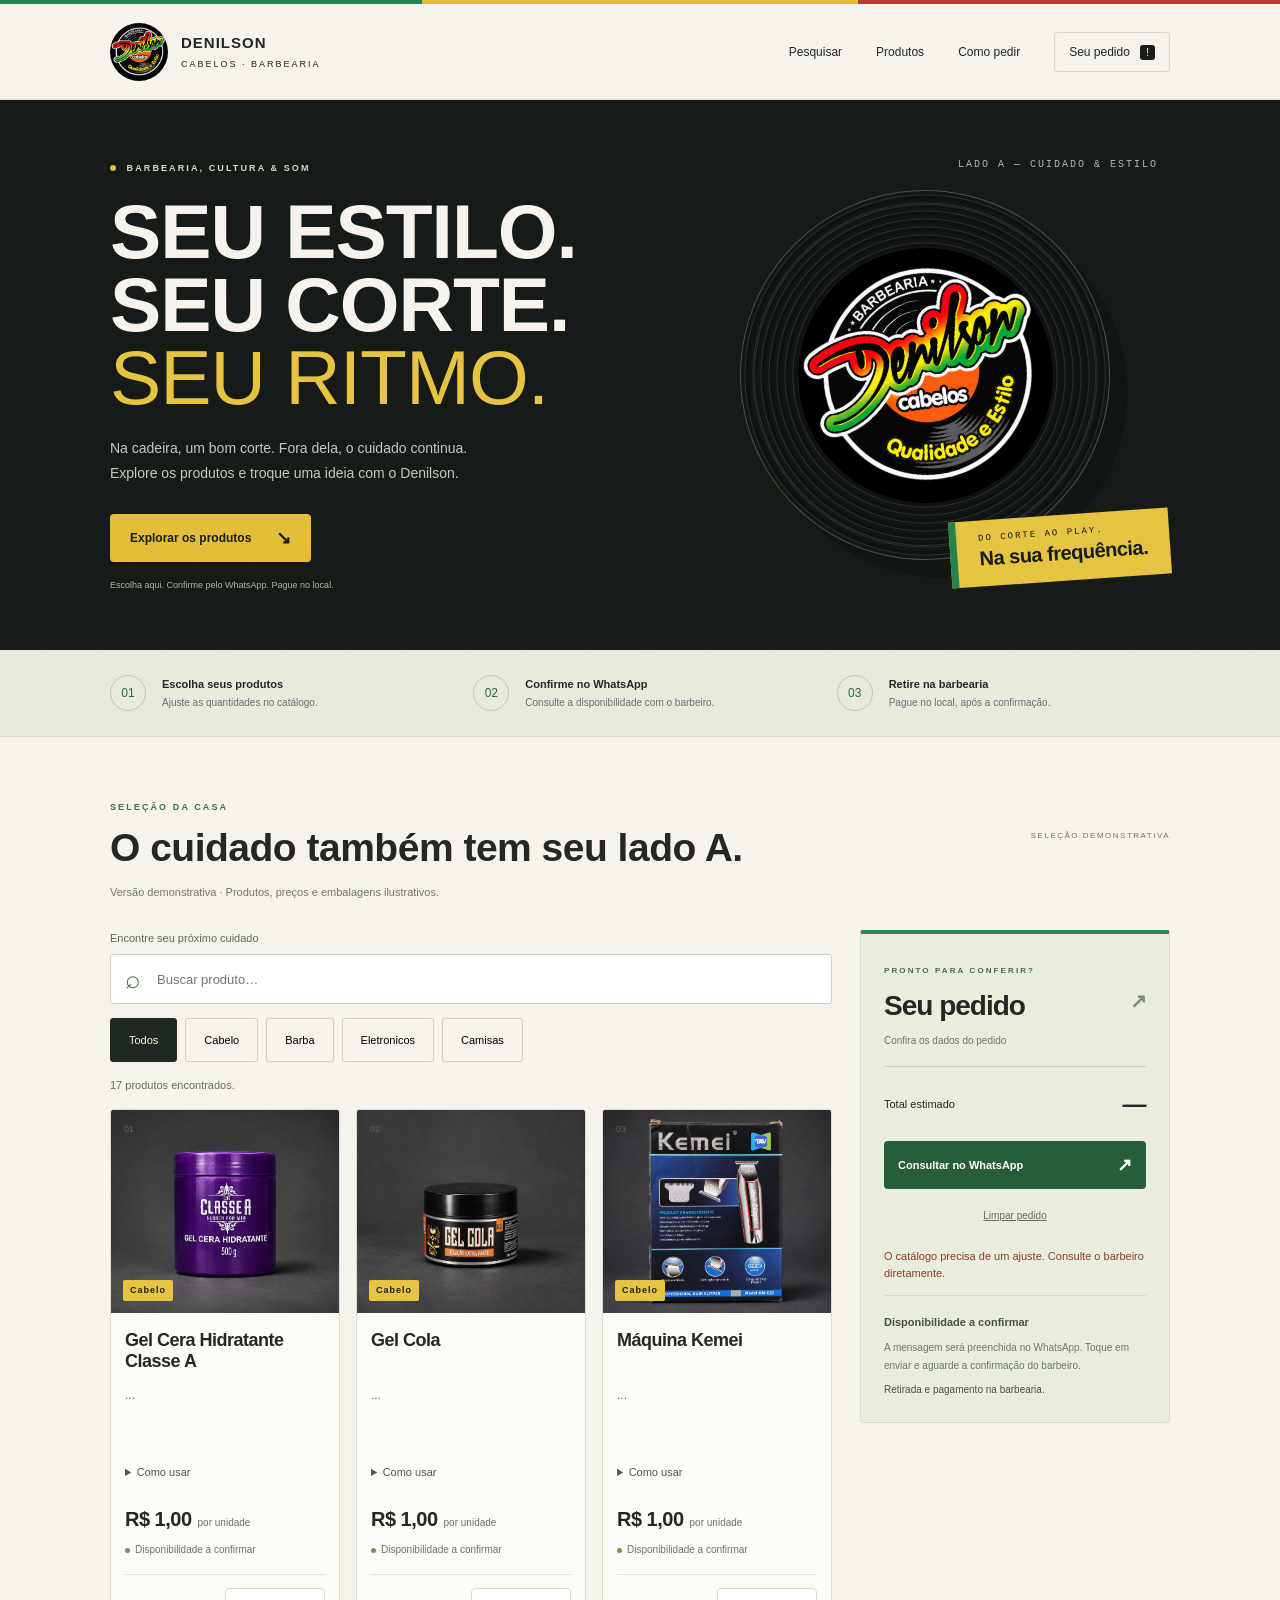
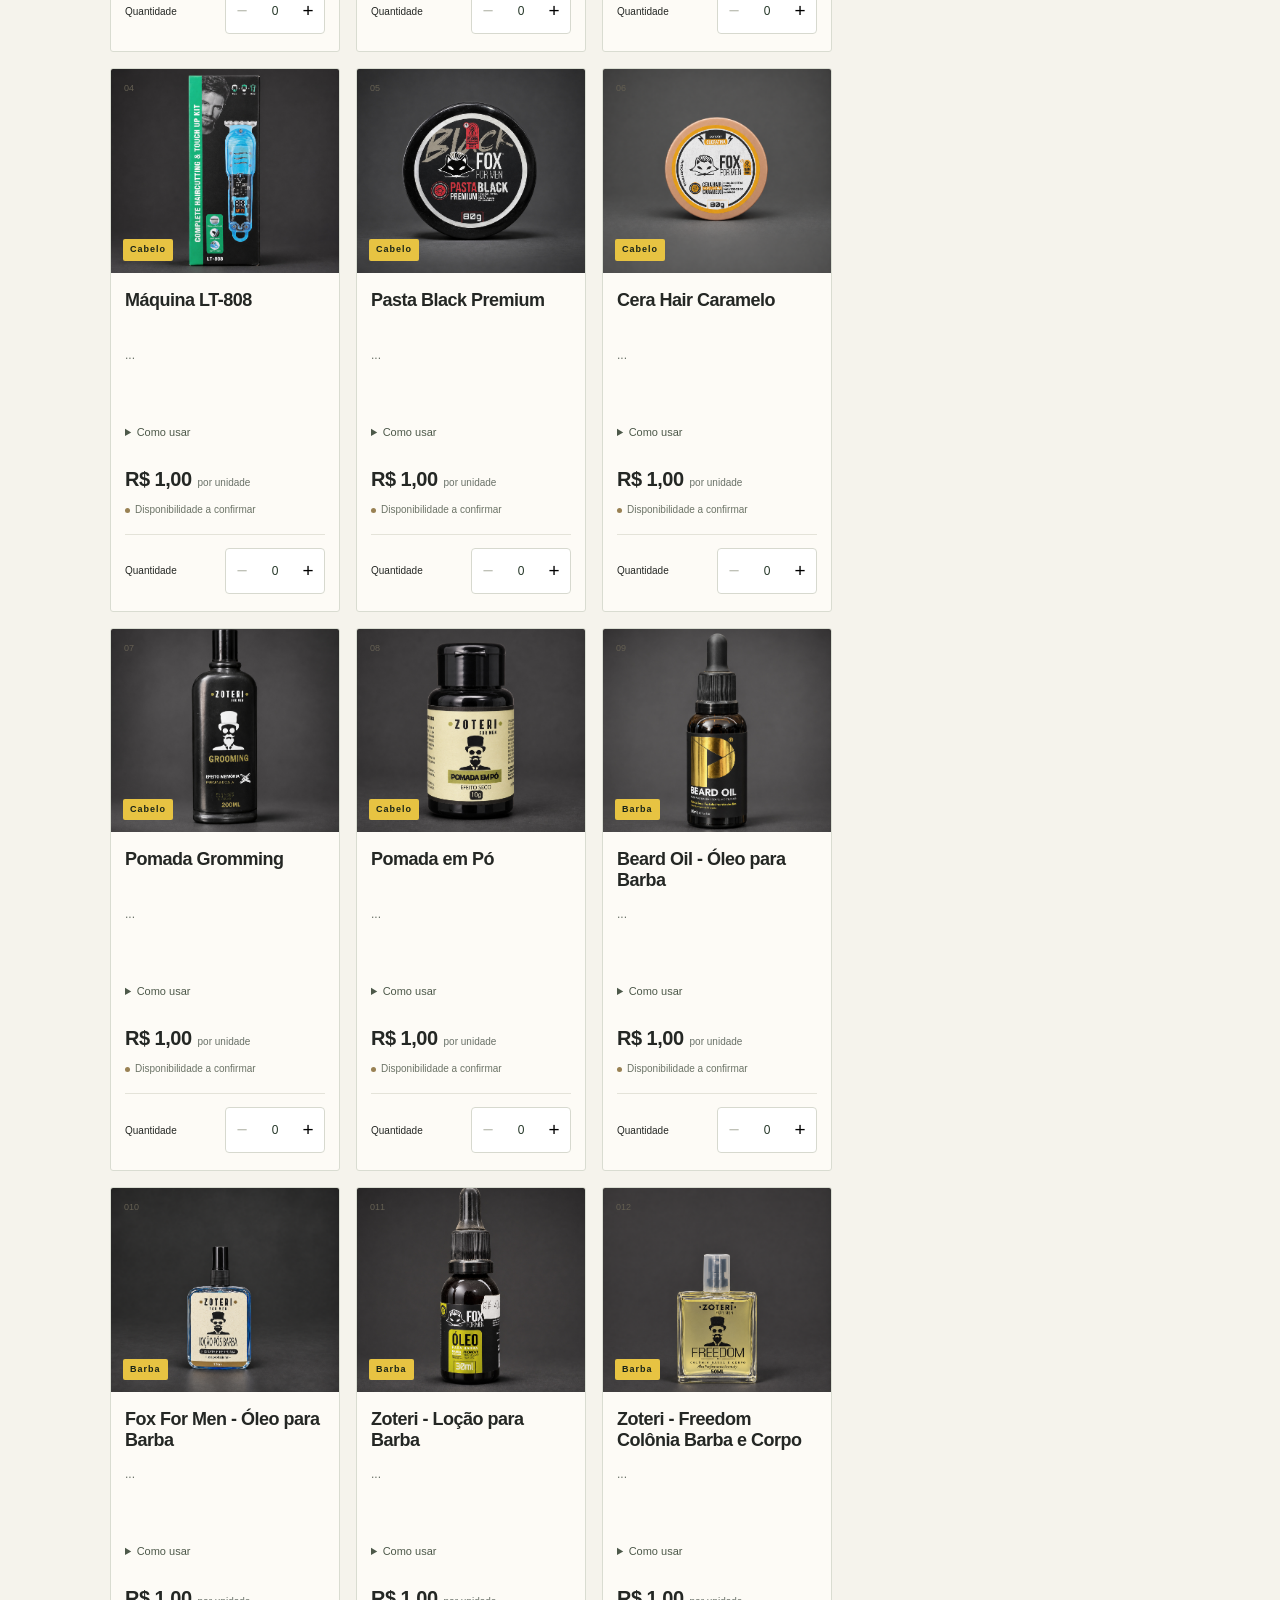
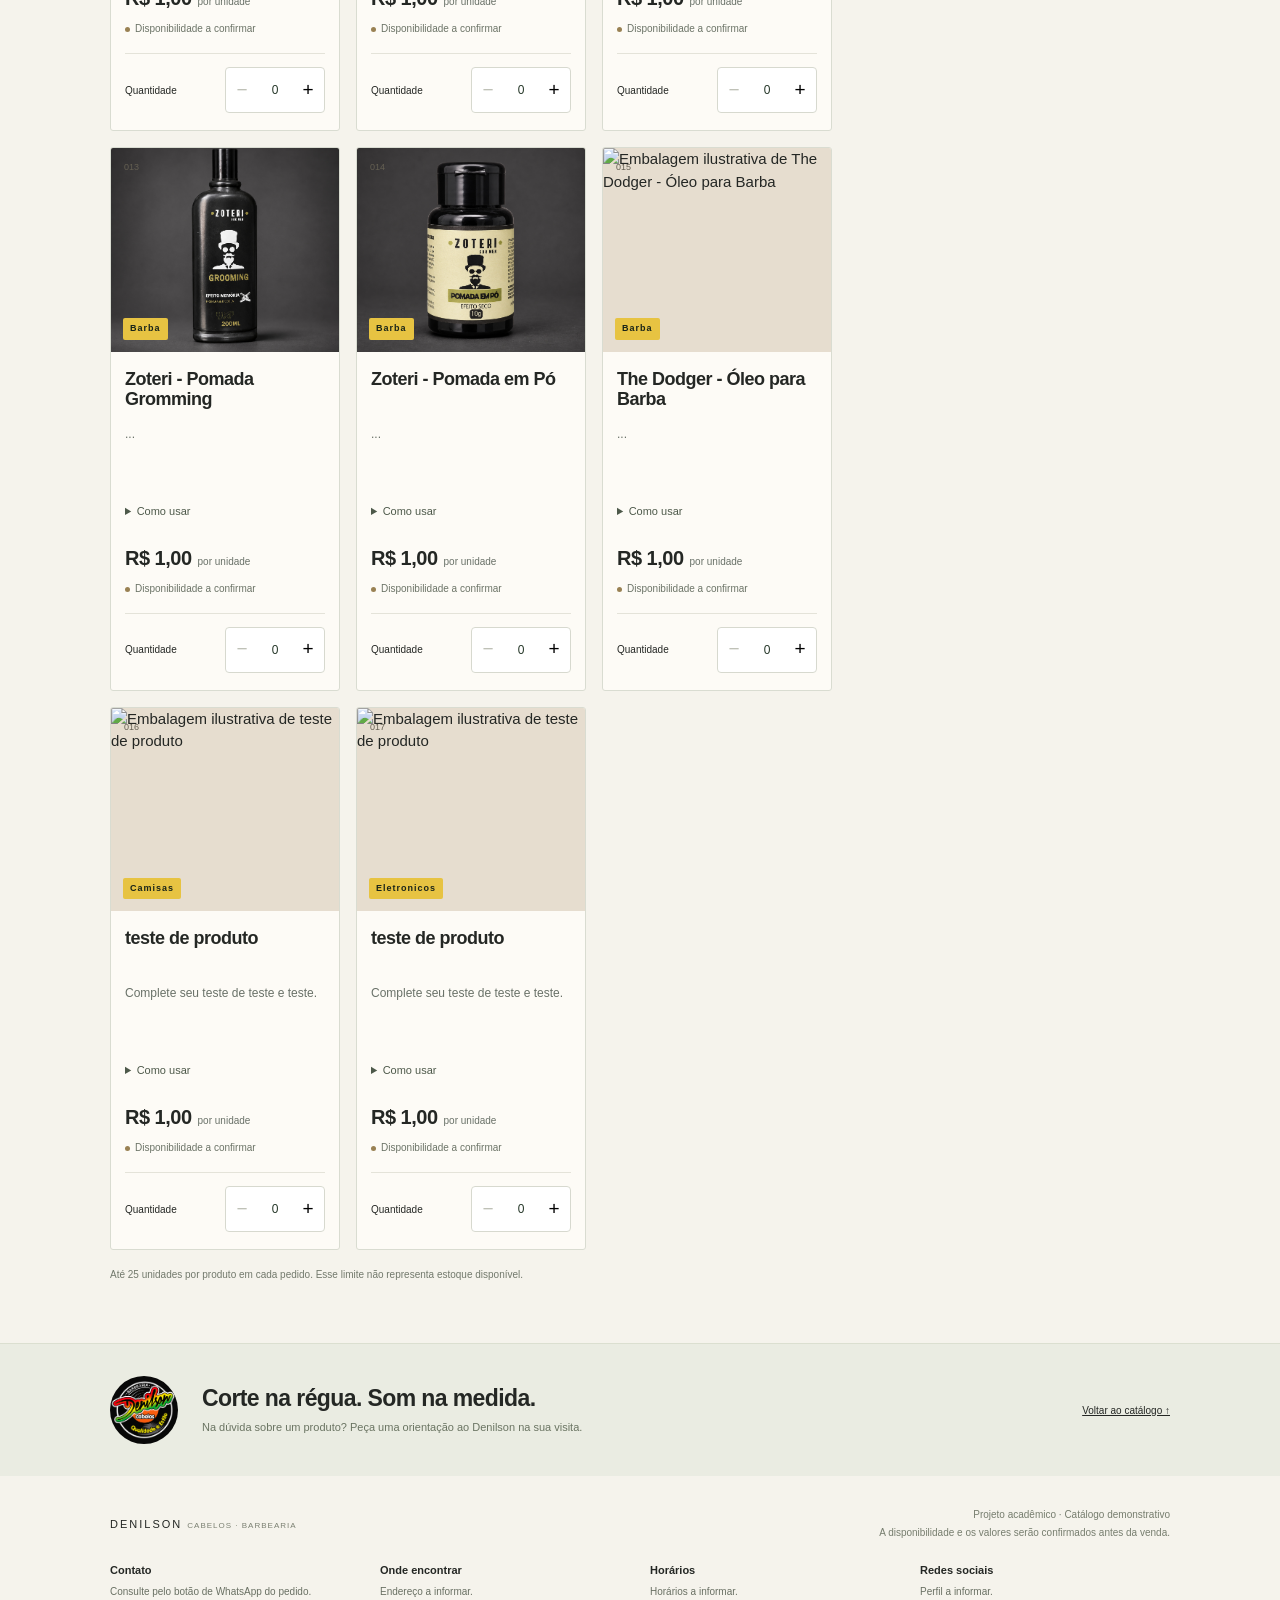
==== commit 6b498738: "." ====
--- a/index.html
+++ b/index.html
@@ -163,6 +163,20 @@
                   >
                     Barba
                   </button>
+                  <button
+                    type="button"
+                    data-categoria="Eletronicos"
+                    aria-pressed="false"
+                  >
+                    Eletronicos
+                  </button>
+                  <button
+                    type="button"
+                    data-categoria="Camisas"
+                    aria-pressed="false"
+                  >
+                    Camisas
+                  </button>
                 </div>
               </div>
               <p
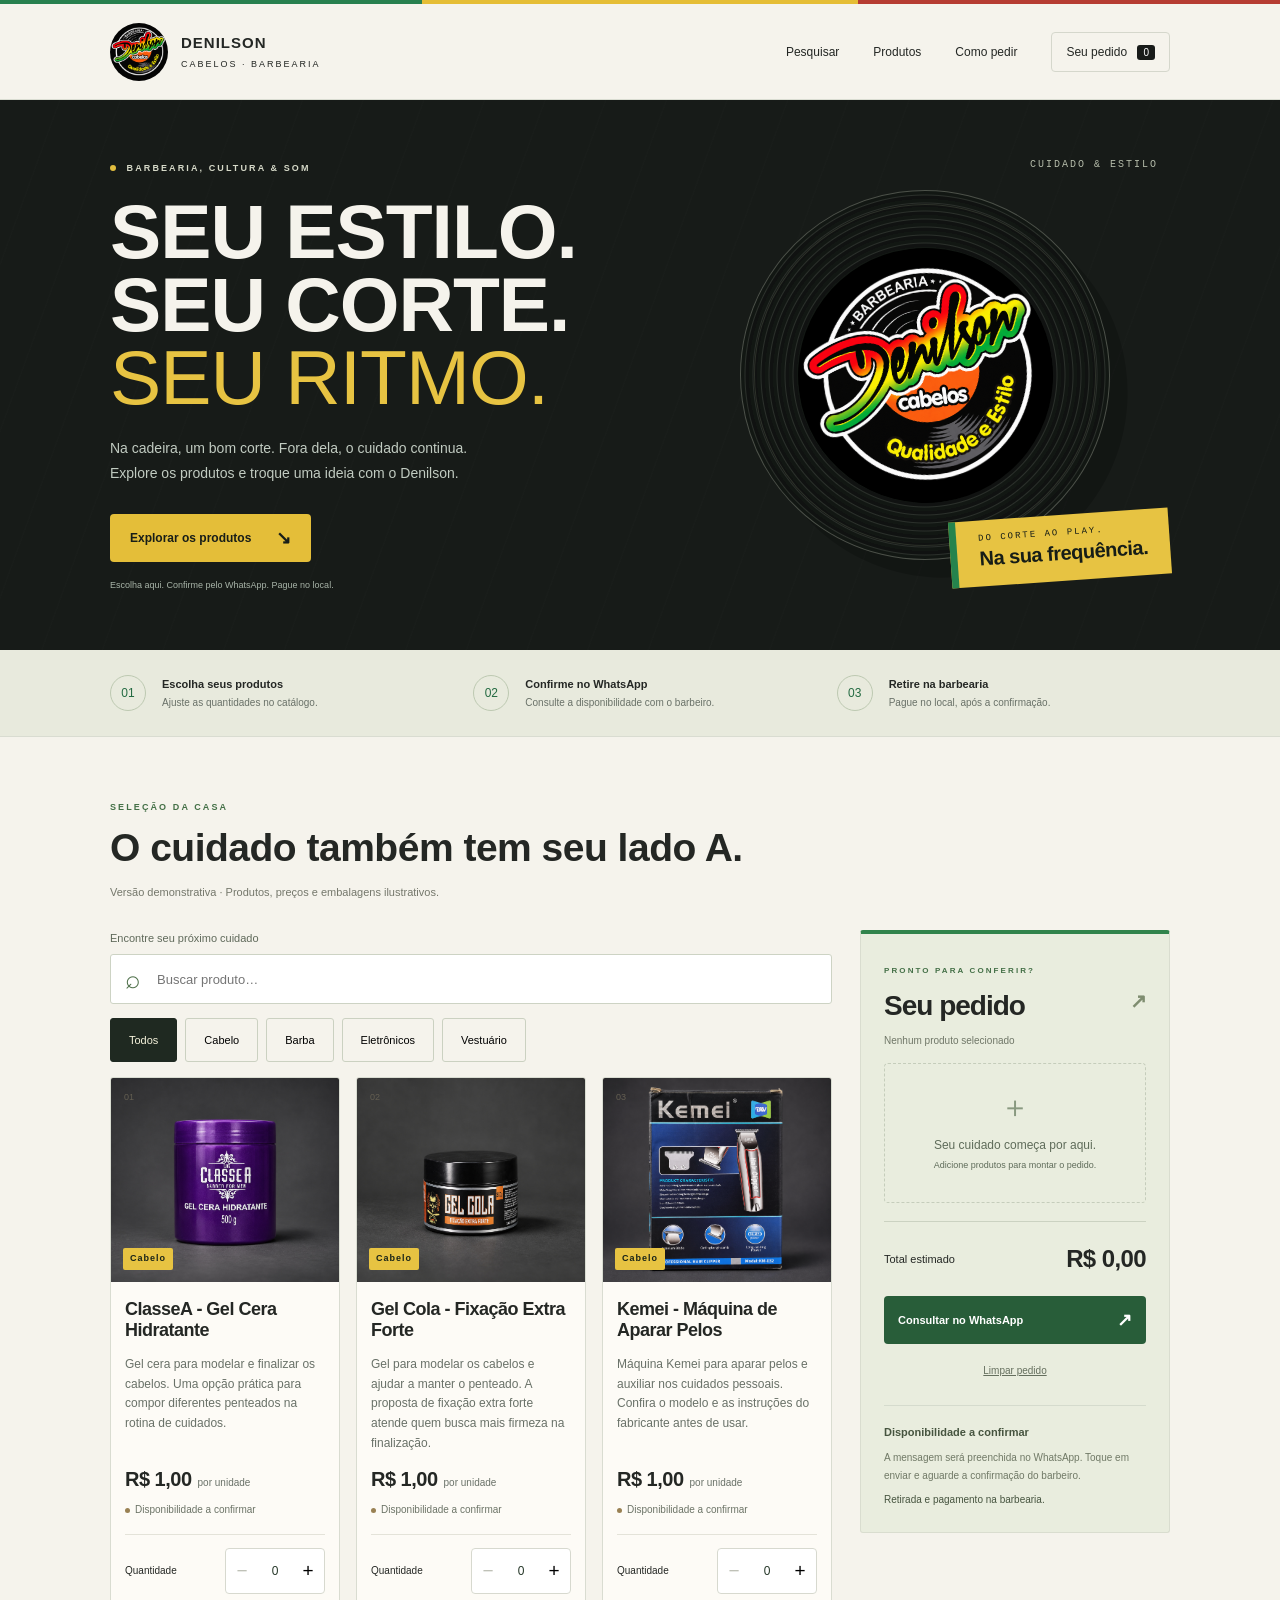
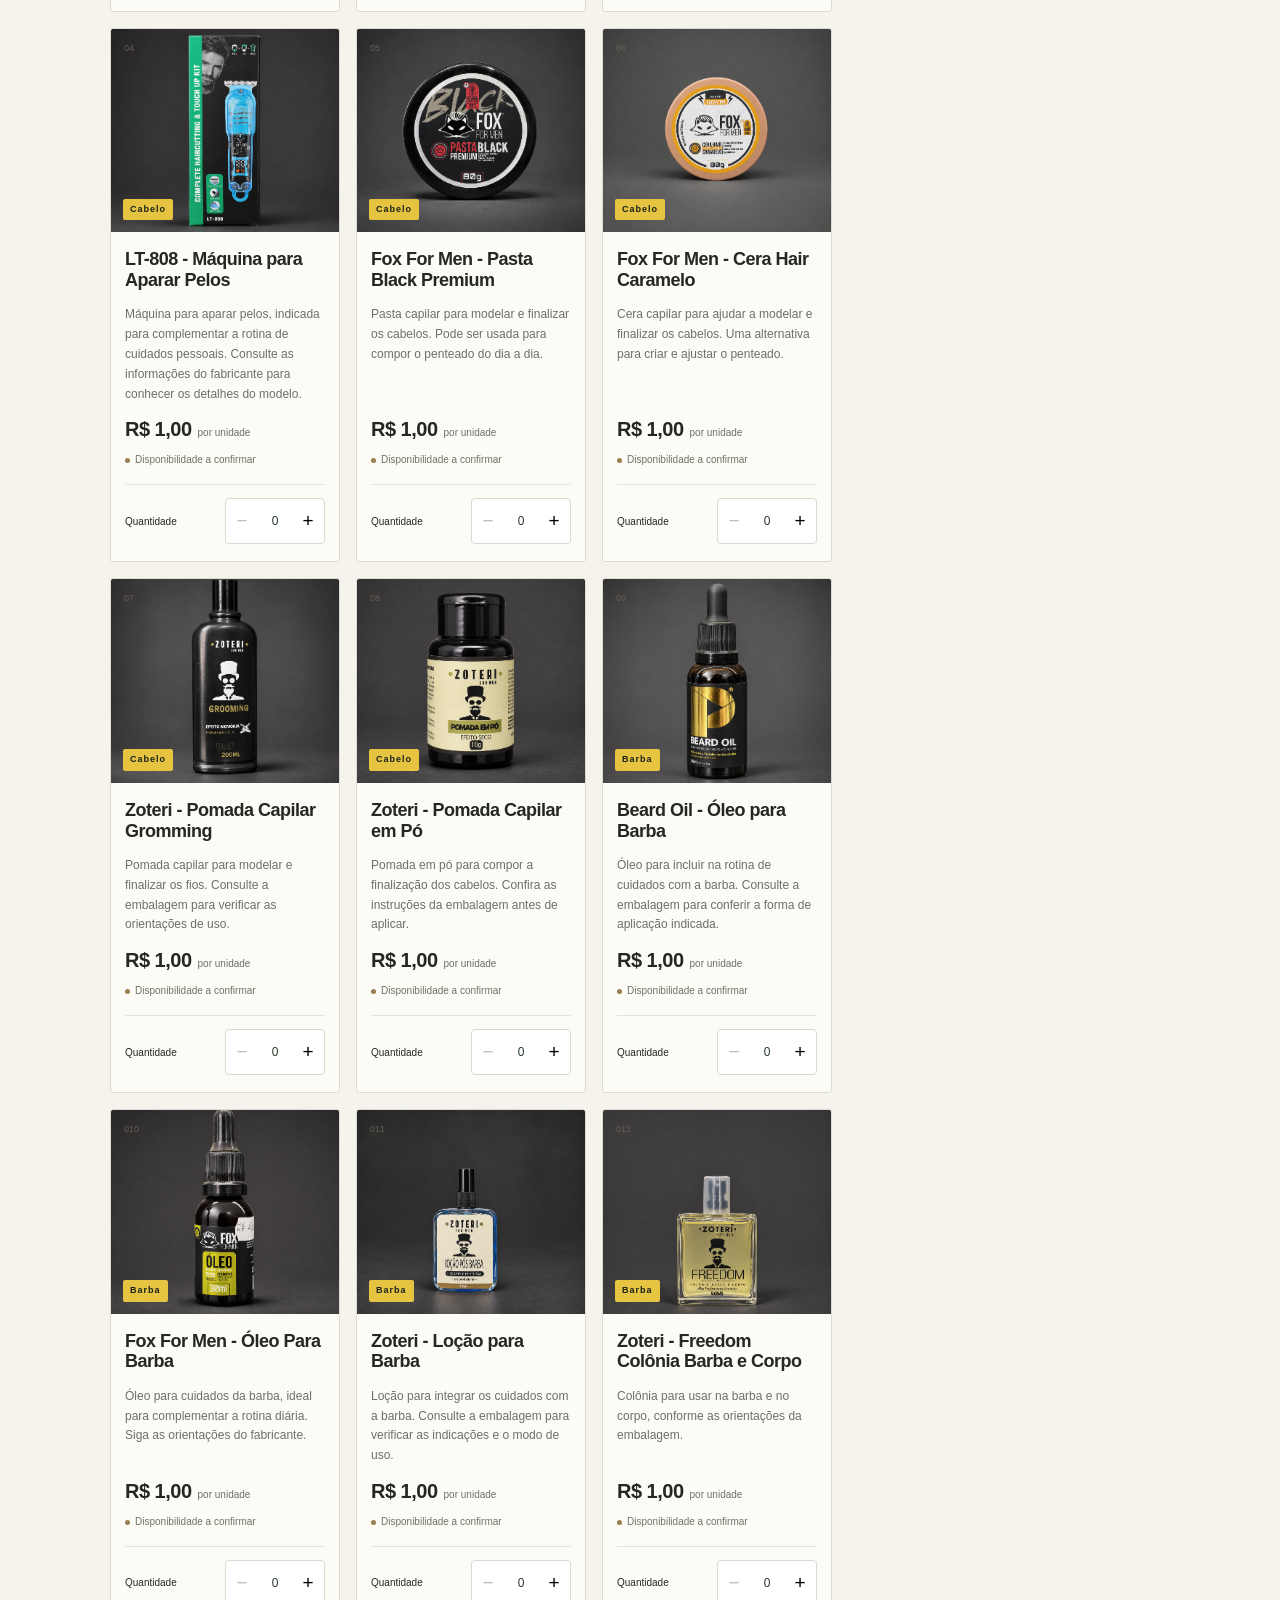
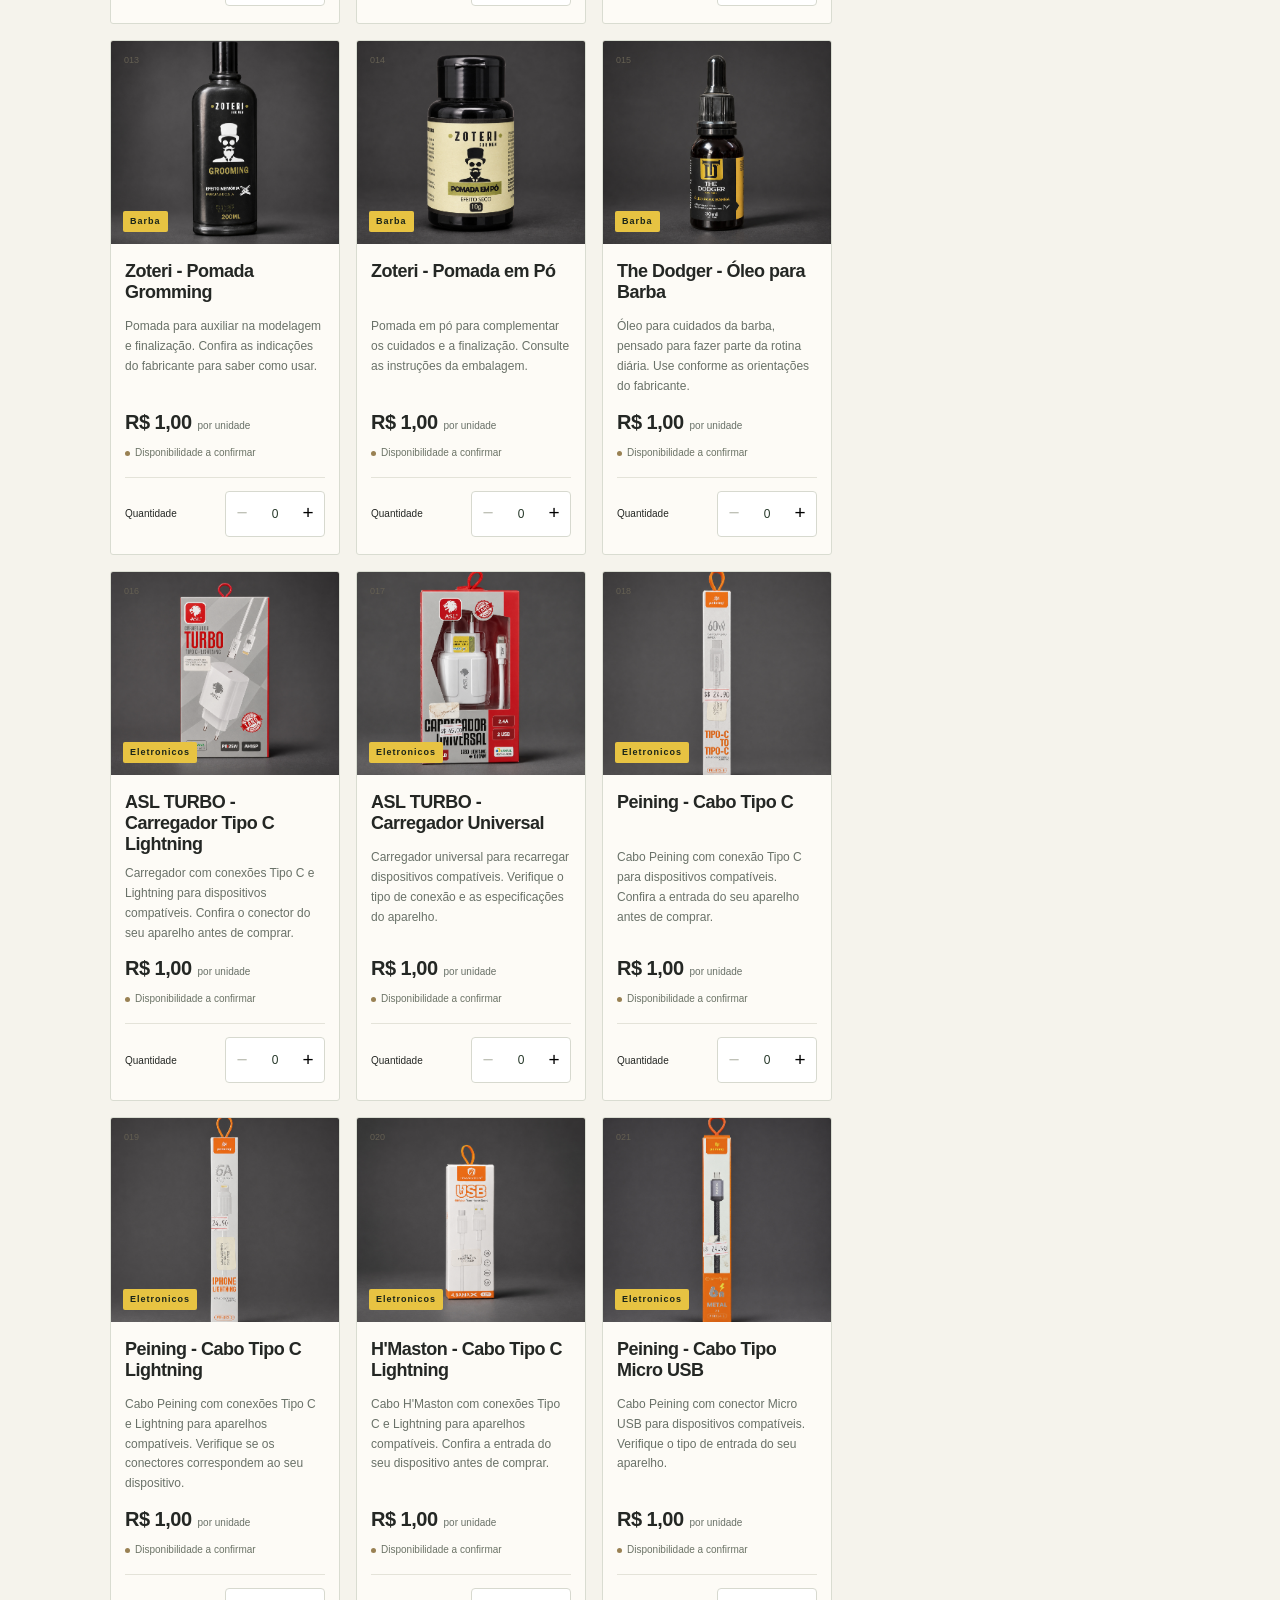
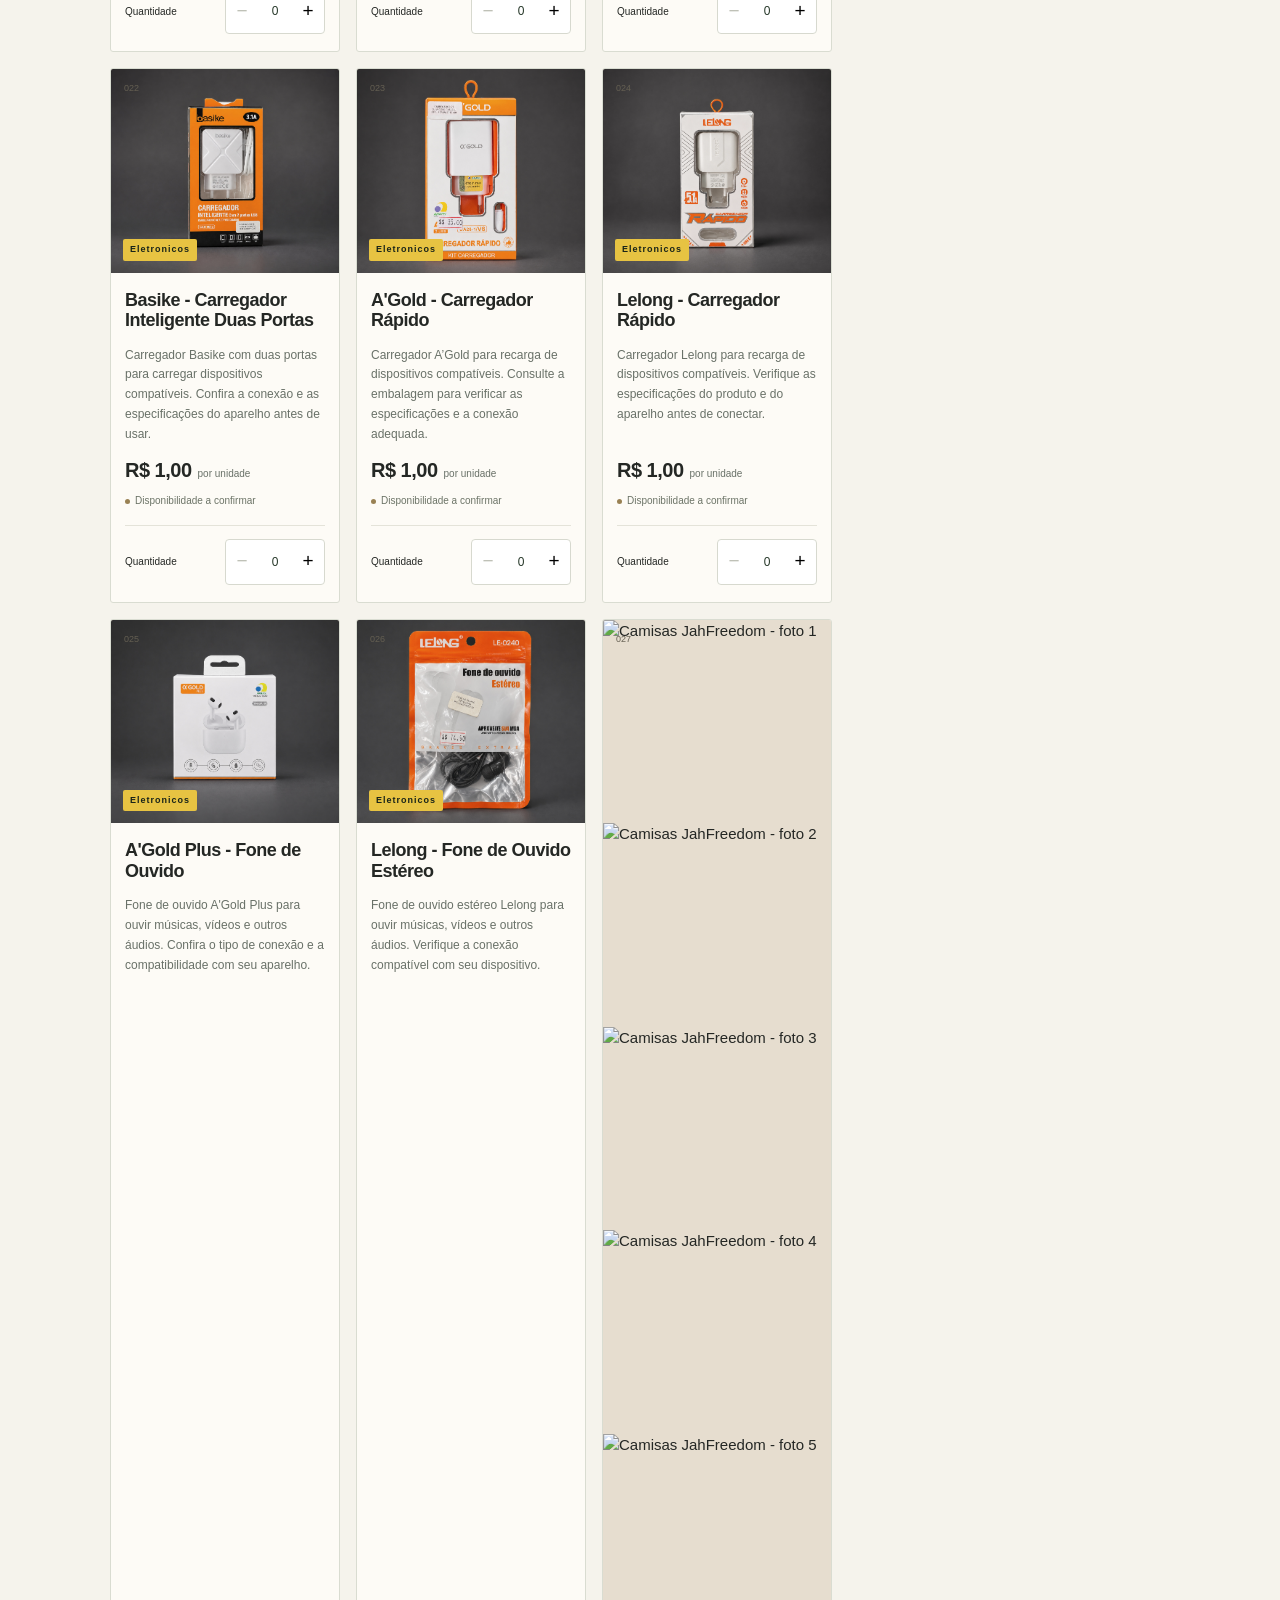
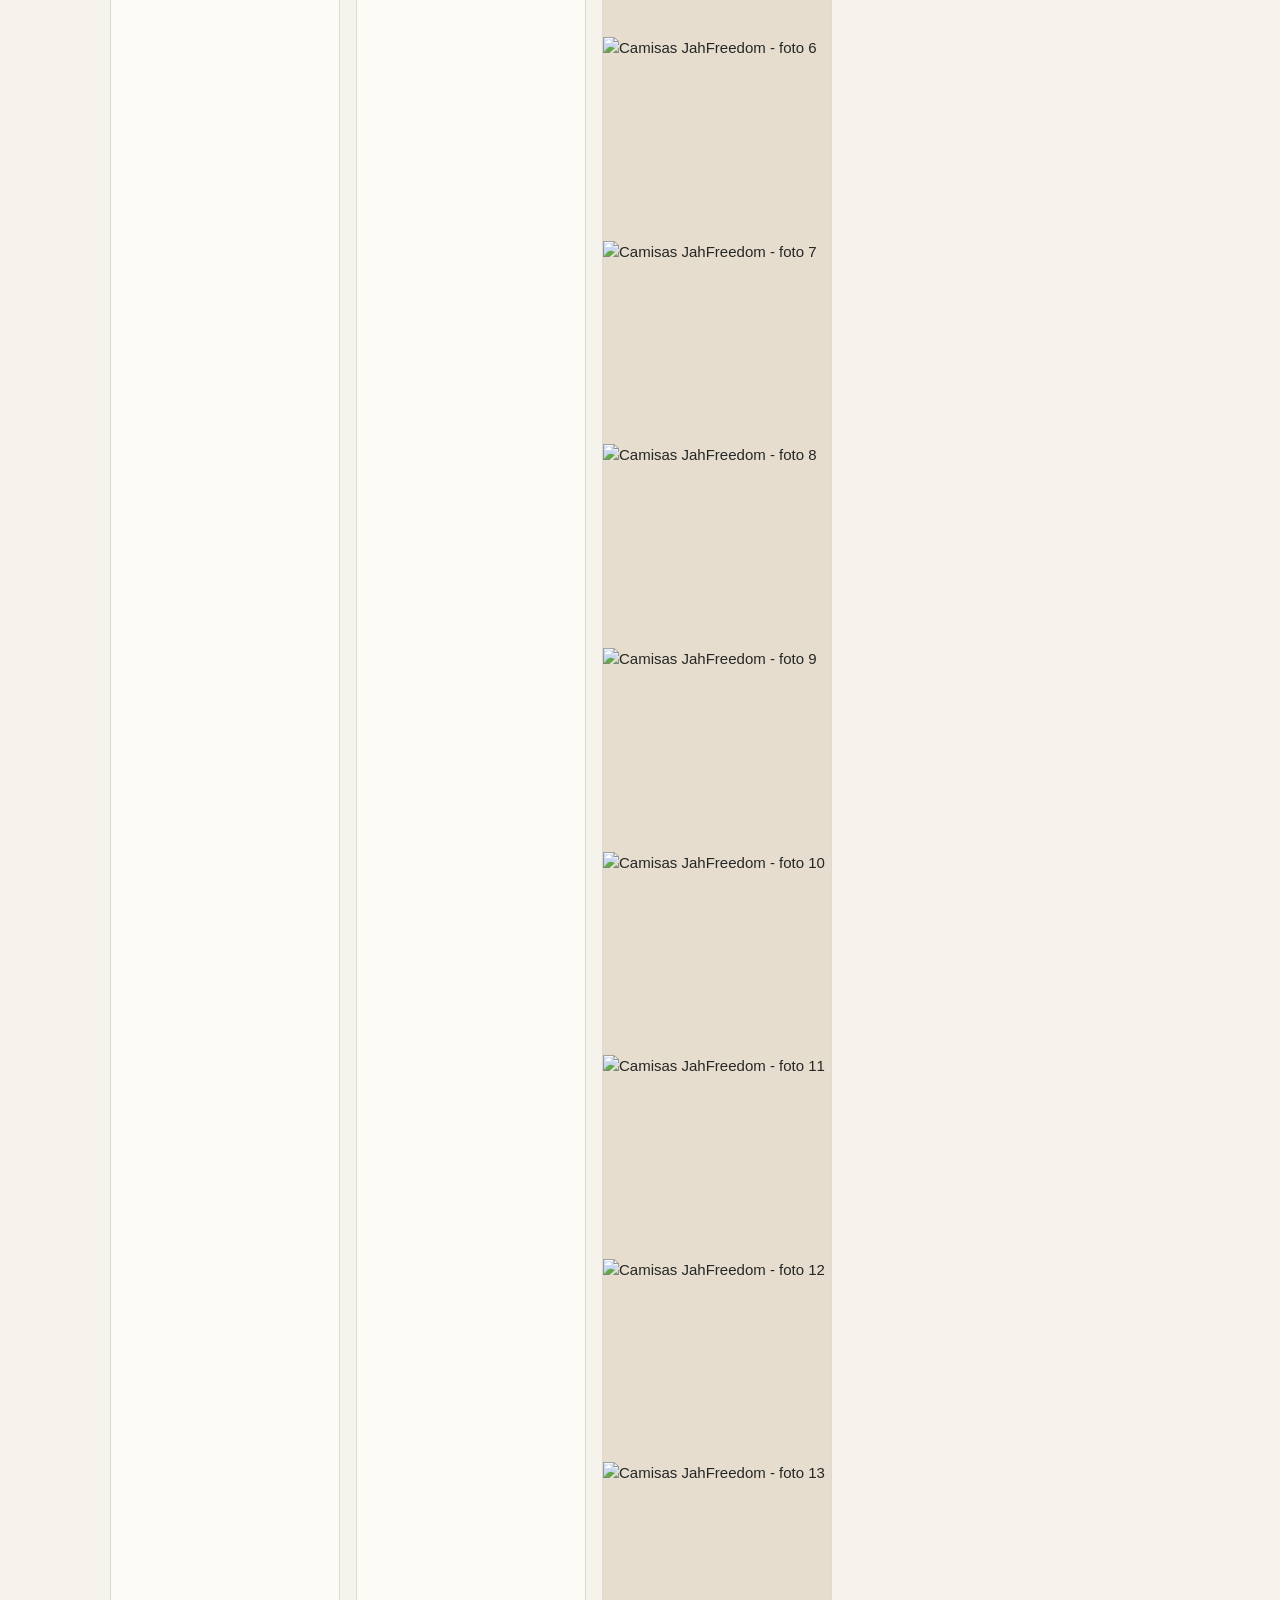
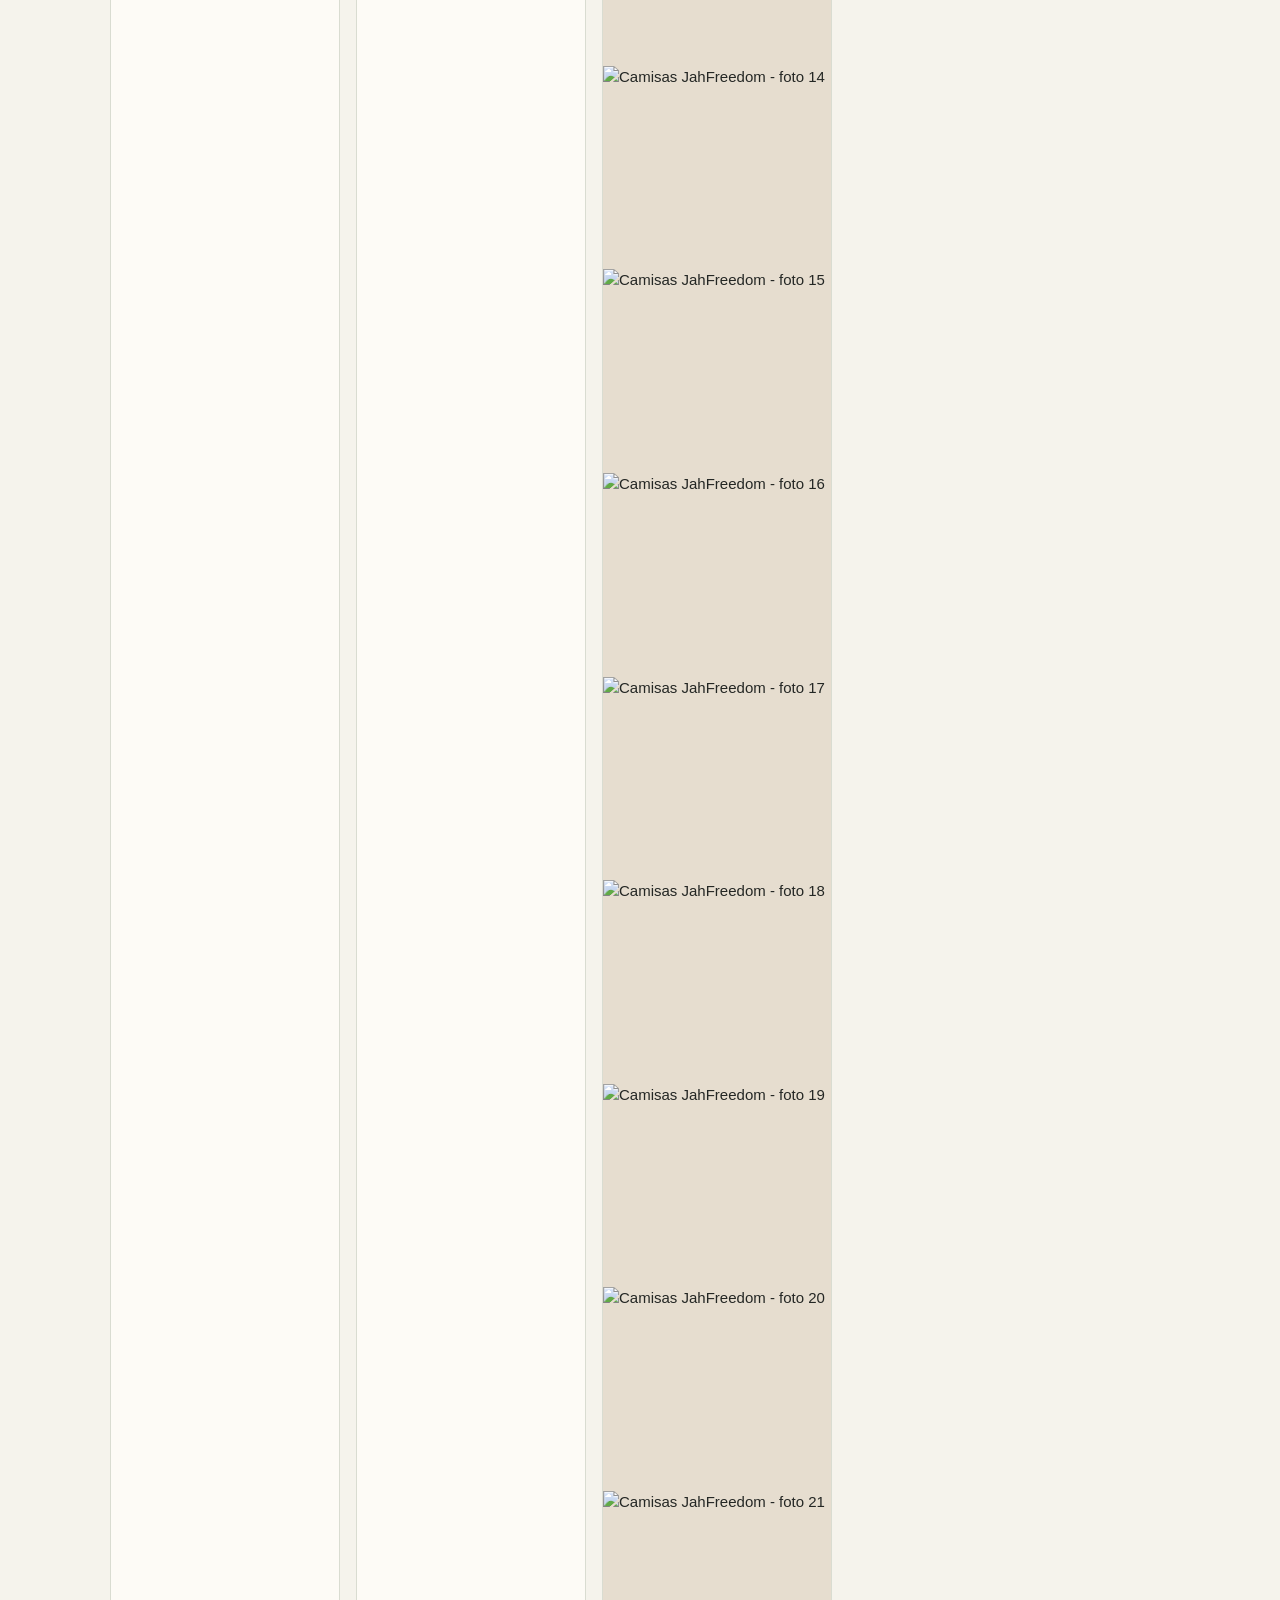
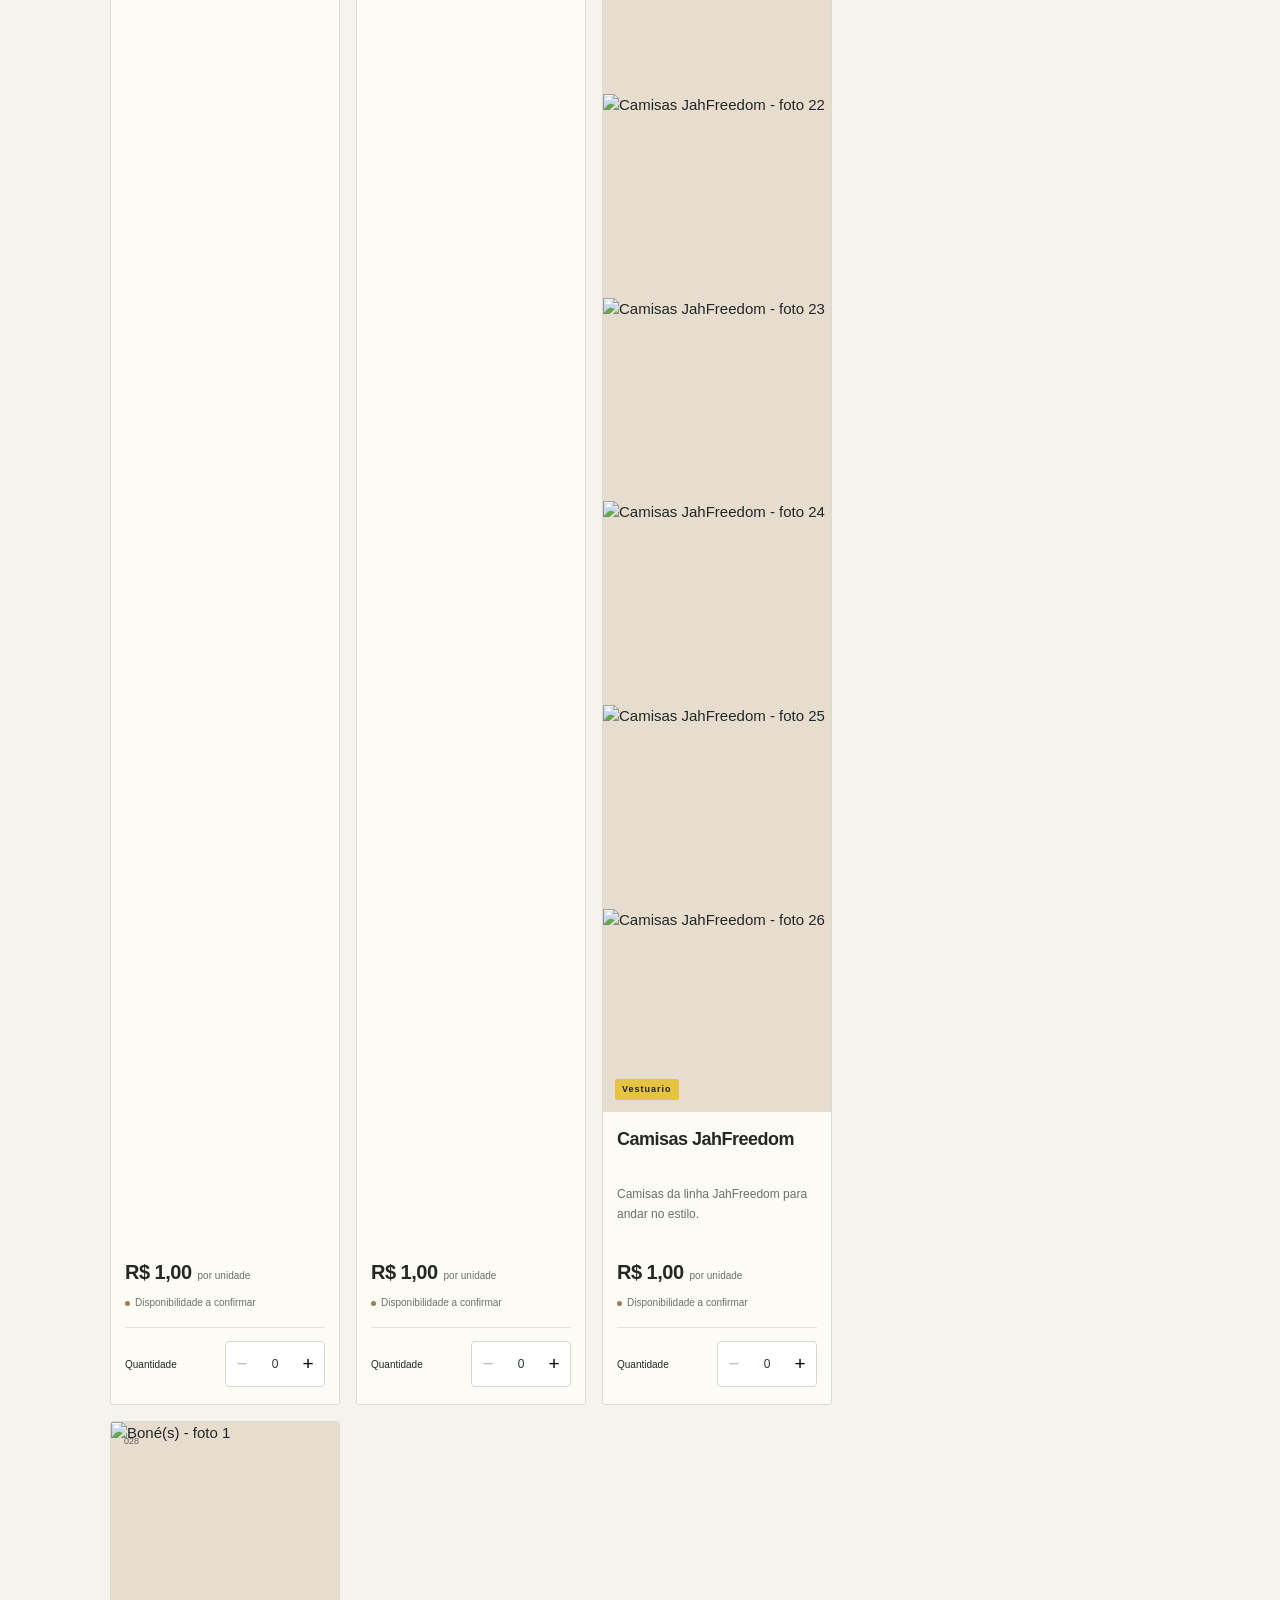
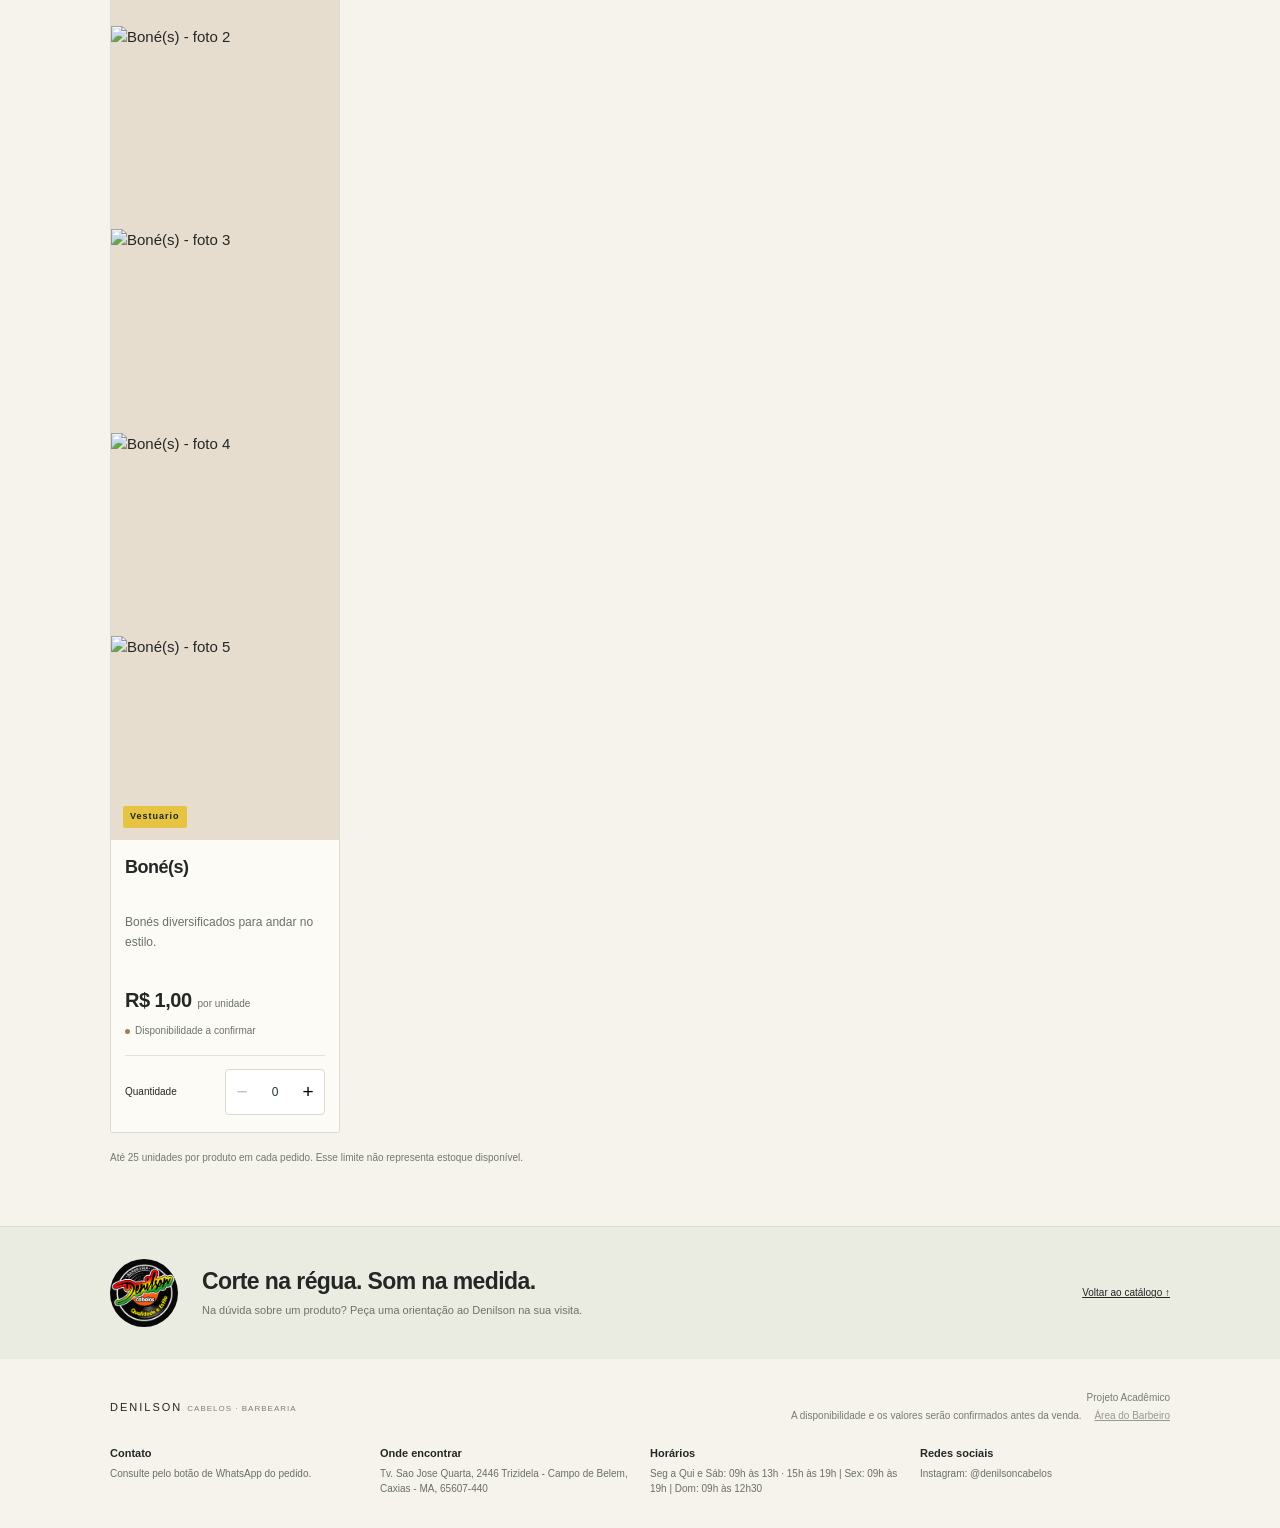
==== commit f059786c: ".." ====
--- a/index.html
+++ b/index.html
@@ -15,9 +15,9 @@
       href="https://cdn.jsdelivr.net/npm/bootstrap@5.3.3/dist/css/bootstrap.min.css"
     />
     <link rel="stylesheet" href="style.css" />
-    <script src="produtos.js" defer></script>
-    <script src="script.js" defer></script>
-    <script src="filtros.js" defer></script>
+    <script type="module" src="produtos.js"></script>
+    <script type="module" src="script.js"></script>
+    <script type="module" src="filtros.js"></script>
   </head>
   <body>
     <a class="pular" href="#catalogo">Pular para os produtos</a>
@@ -60,7 +60,7 @@
             class="hero-visual"
             aria-label="Identidade musical da Barbearia Denilson"
           >
-            <span class="disco-rotulo">LADO A — CUIDADO &amp; ESTILO</span>
+            <span class="disco-rotulo">CUIDADO &amp; ESTILO</span>
             <div class="vinil">
               <img
                 src="assets/logo.png"
@@ -110,7 +110,6 @@
             <p class="sobretitulo escuro">SELEÇÃO DA CASA</p>
             <h2>O cuidado também tem seu lado A.</h2>
           </div>
-          <span class="selo-catalogo">SELEÇÃO DEMONSTRATIVA</span>
         </div>
         <p class="aviso-demo">
           Versão demonstrativa · Produtos, preços e embalagens ilustrativos.
@@ -168,14 +167,14 @@
                     data-categoria="Eletronicos"
                     aria-pressed="false"
                   >
-                    Eletronicos
+                    Eletrônicos
                   </button>
                   <button
                     type="button"
-                    data-categoria="Camisas"
+                    data-categoria="Vestuario"
                     aria-pressed="false"
                   >
-                    Camisas
+                    Vestuário
                   </button>
                 </div>
               </div>
@@ -266,20 +265,38 @@
       <div class="container rodape">
         <span>DENILSON <small>CABELOS · BARBEARIA</small></span>
         <p>
-          Projeto acadêmico · Catálogo demonstrativo<br />A disponibilidade e os
-          valores serão confirmados antes da venda.
+          Projeto Acadêmico<br />A disponibilidade e os valores serão
+          confirmados antes da venda.
+          <a
+            href="admin.html"
+            style="margin-left: 10px; opacity: 0.75; text-decoration: underline"
+            >Área do Barbeiro</a
+          >
         </p>
       </div>
       <div class="container dados-negocio">
         <div>
-          <strong>Contato</strong
-          ><span>Consulte pelo botão de WhatsApp do pedido.</span>
-        </div>
+          <strong>Contato</strong>
+          <span>Consulte pelo botão de WhatsApp do pedido.</span>
+        </div>
+
         <div>
-          <strong>Onde encontrar</strong><span>Endereço a informar.</span>
-        </div>
-        <div><strong>Horários</strong><span>Horários a informar.</span></div>
-        <div><strong>Redes sociais</strong><span>Perfil a informar.</span></div>
+          <strong>Onde encontrar</strong
+          ><span
+            >Tv. Sao Jose Quarta, 2446 Trizidela - Campo de Belem, Caxias - MA,
+            65607-440</span
+          >
+        </div>
+        <div>
+          <strong>Horários</strong
+          ><span
+            >Seg a Qui e Sáb: 09h às 13h · 15h às 19h | Sex: 09h às 19h | Dom:
+            09h às 12h30</span
+          >
+        </div>
+        <div>
+          <strong>Redes sociais</strong><span>Instagram: @denilsoncabelos</span>
+        </div>
       </div>
     </footer>
     <div class="barra-mobile">
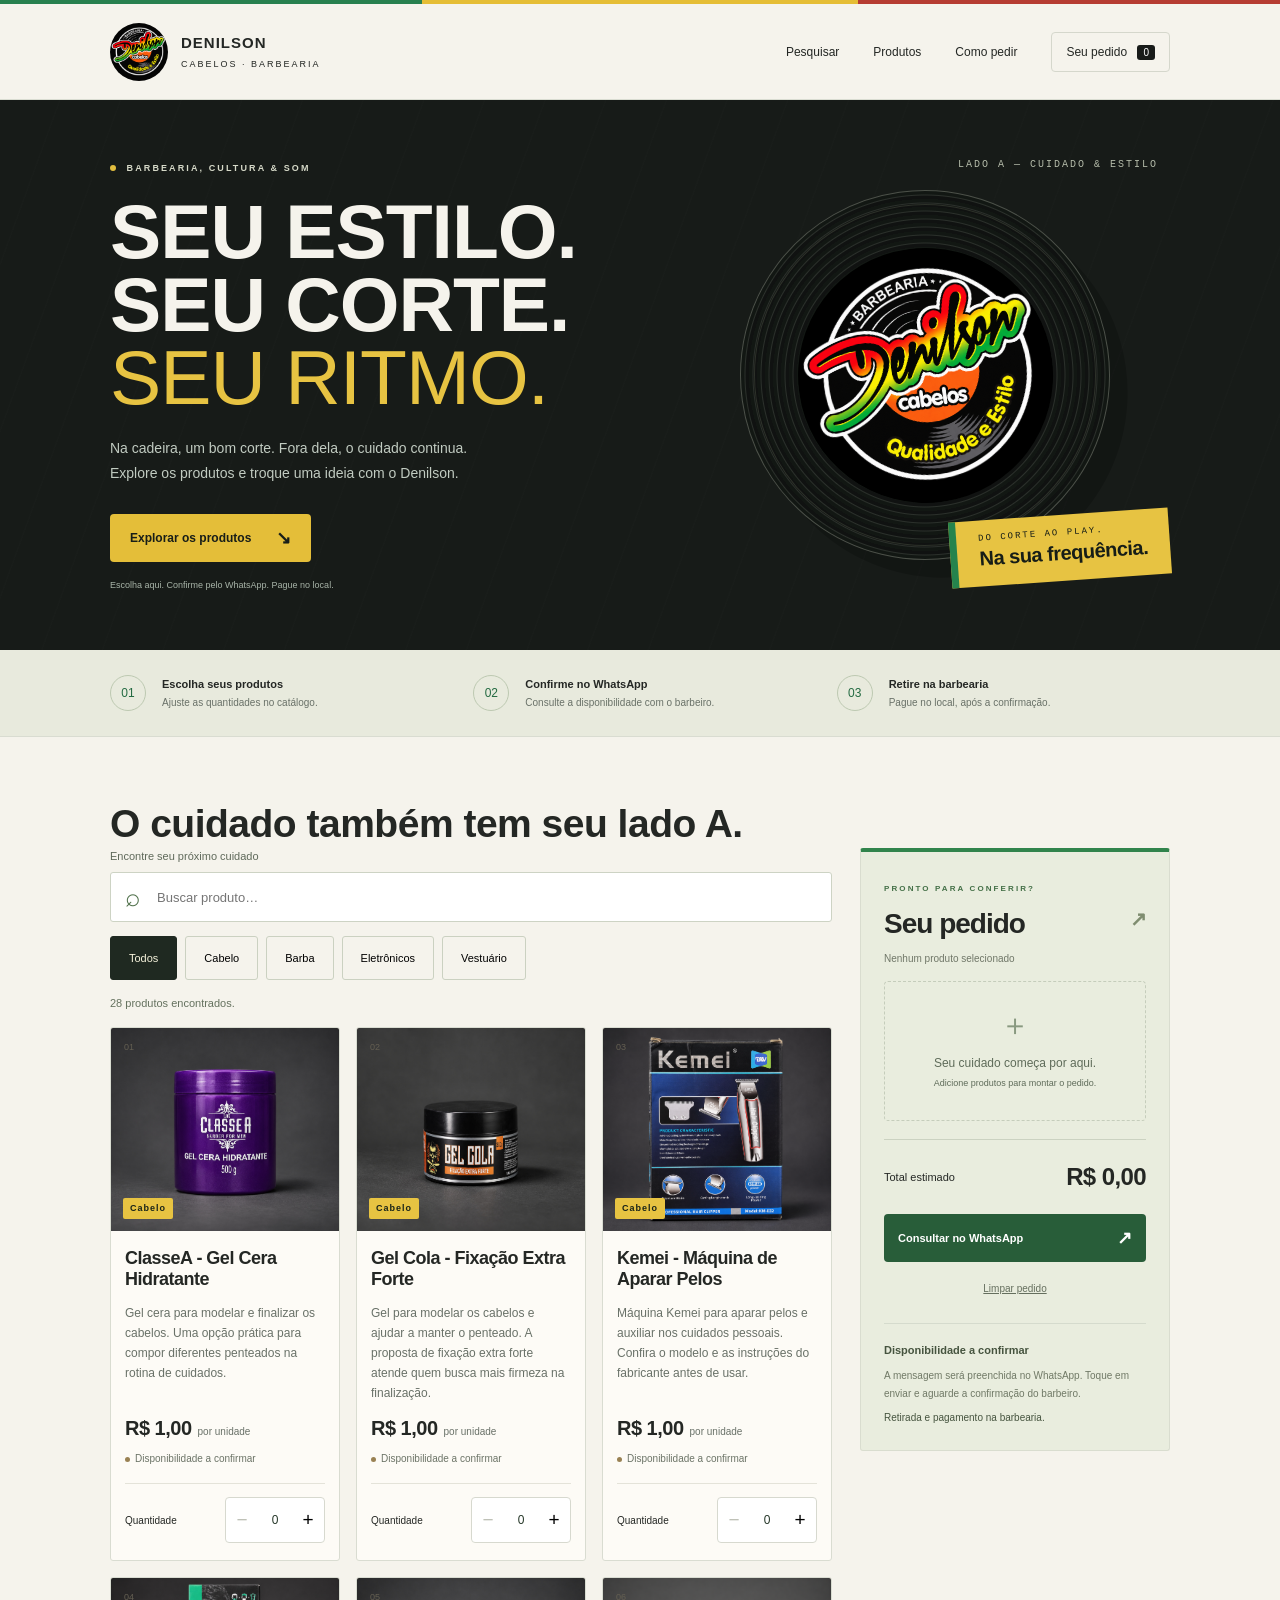
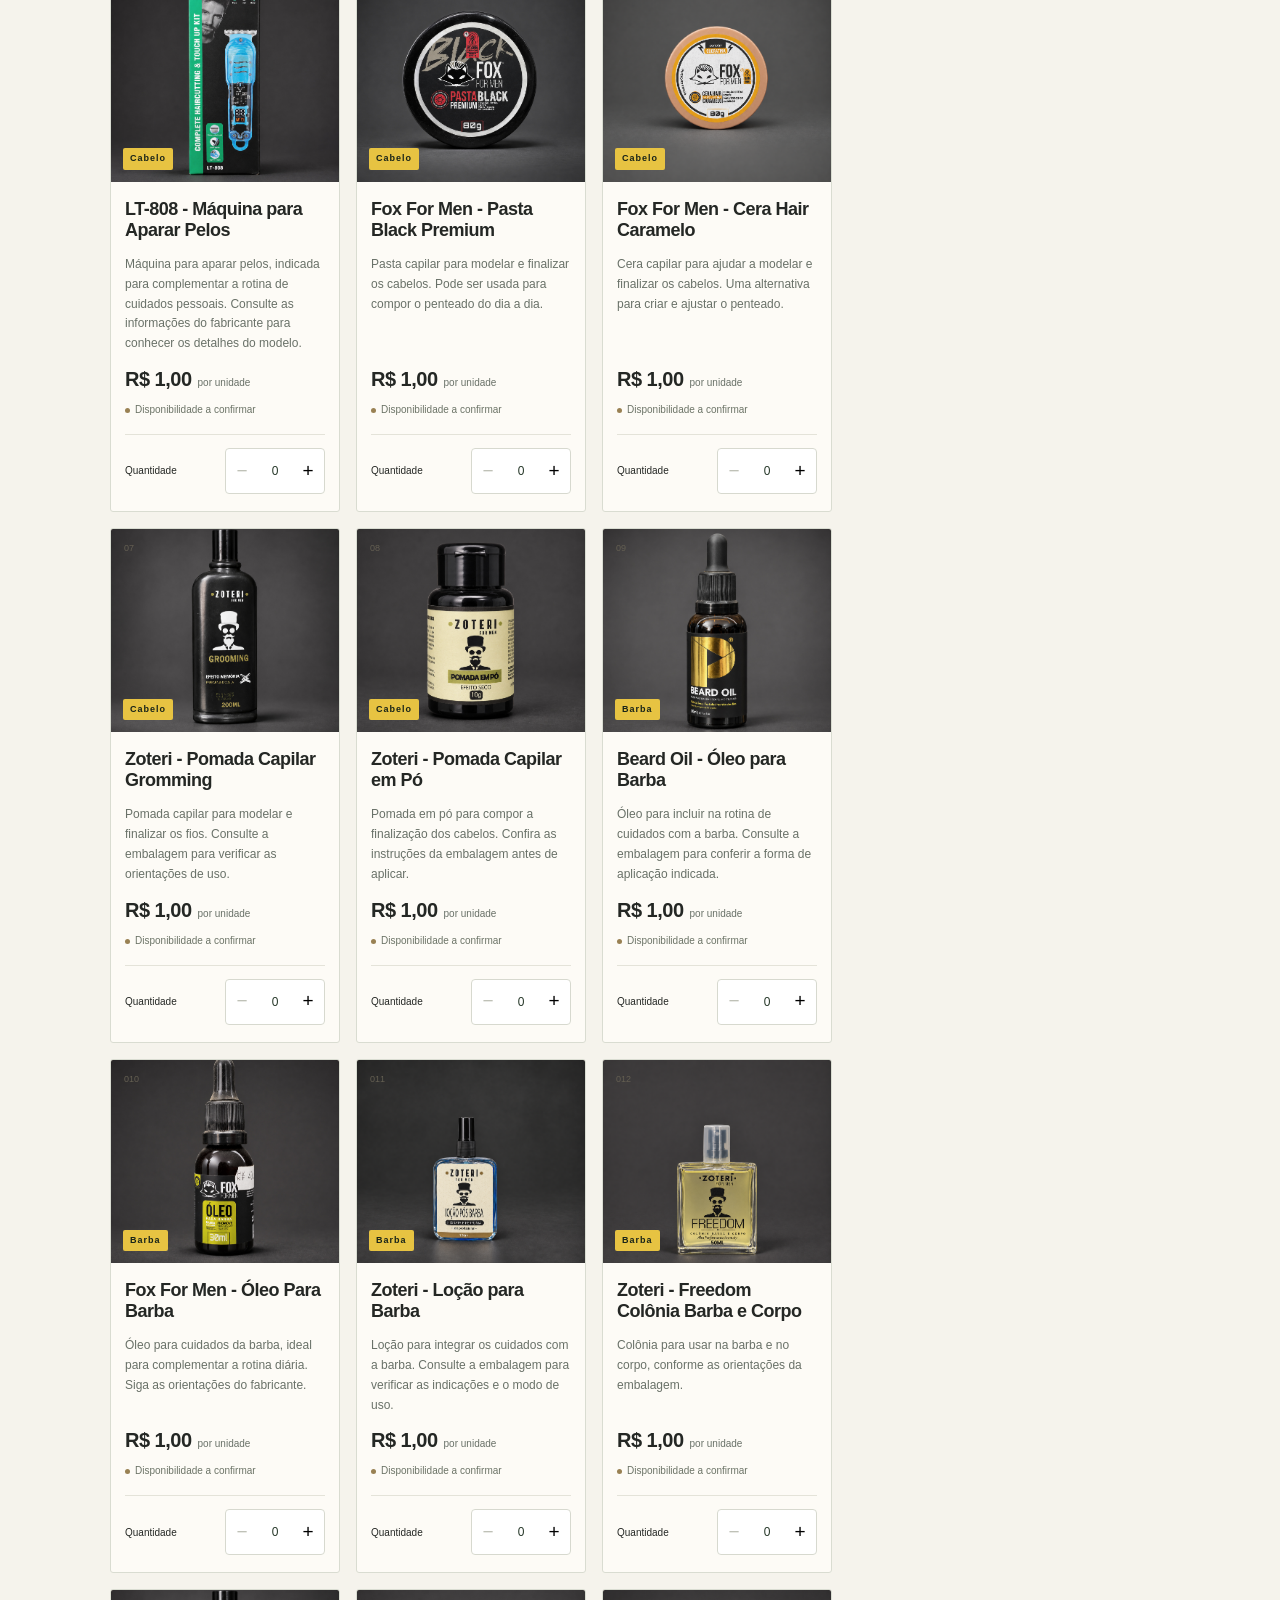
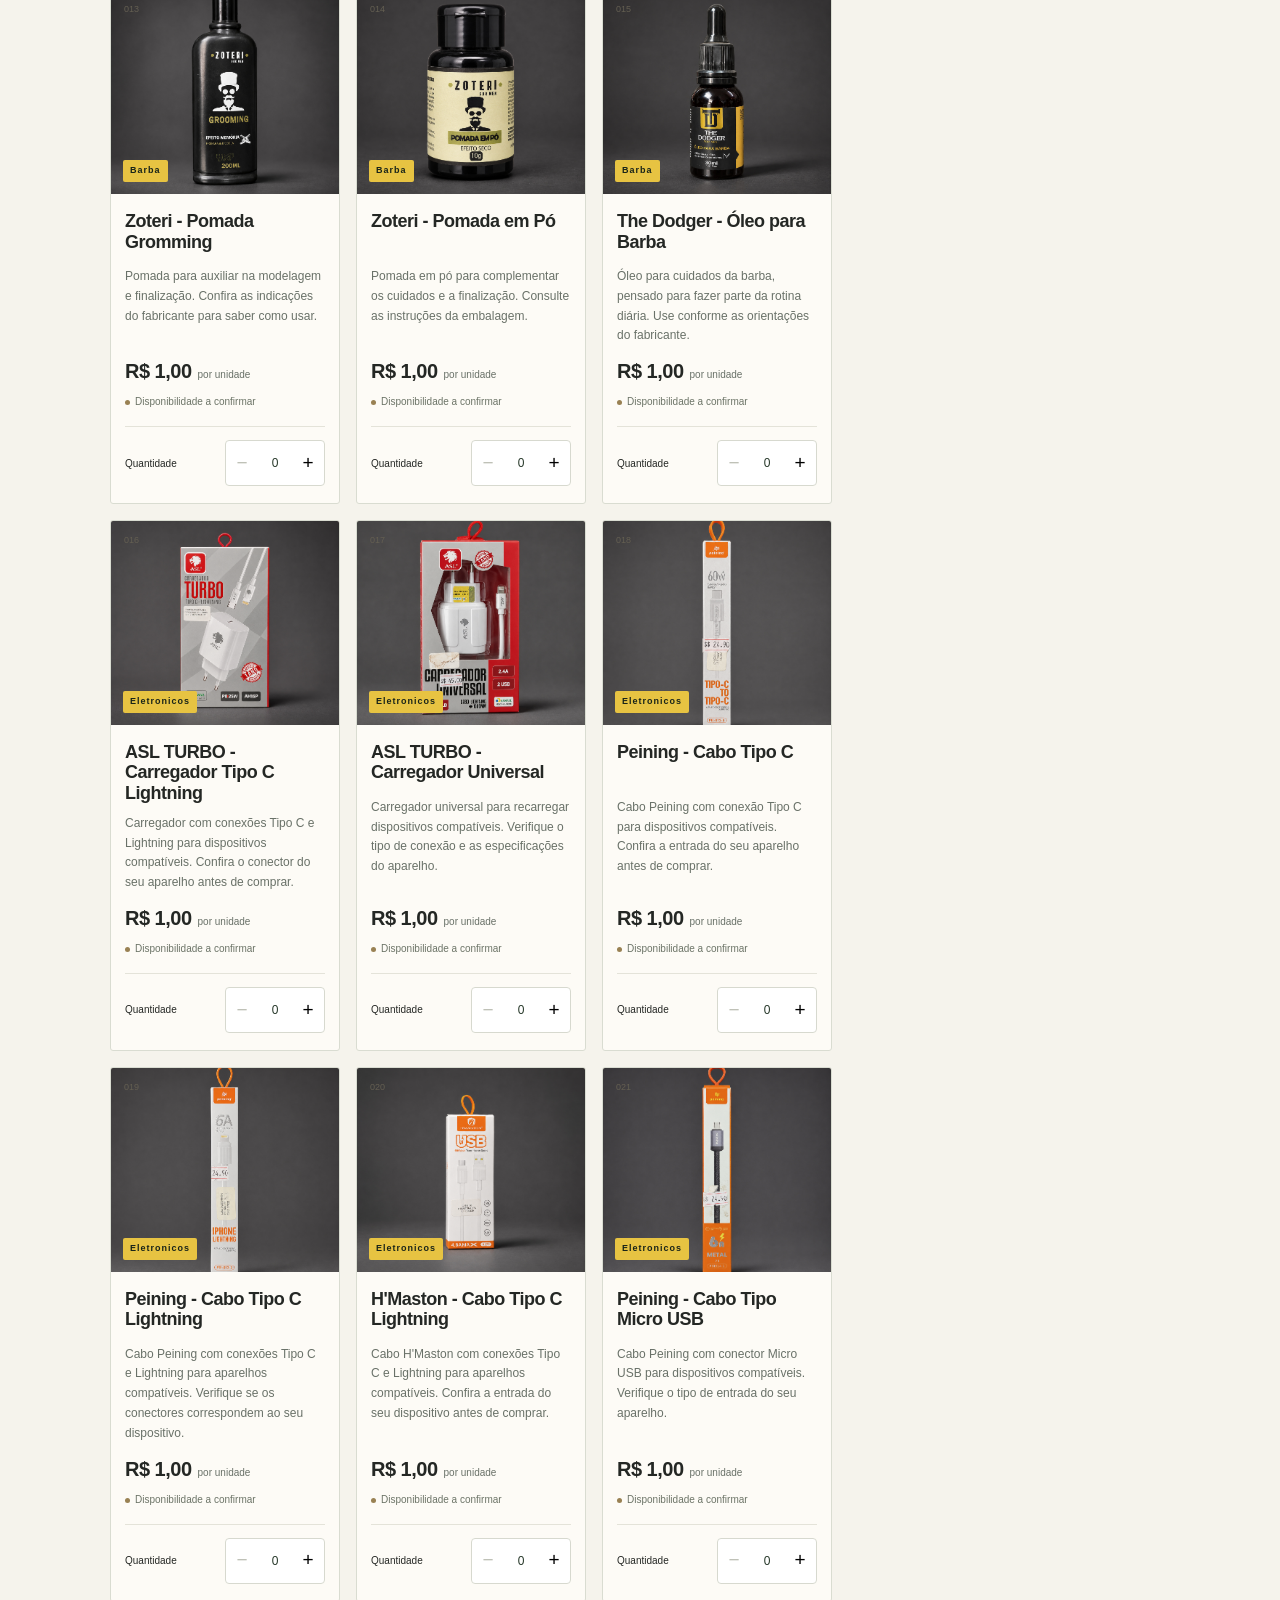
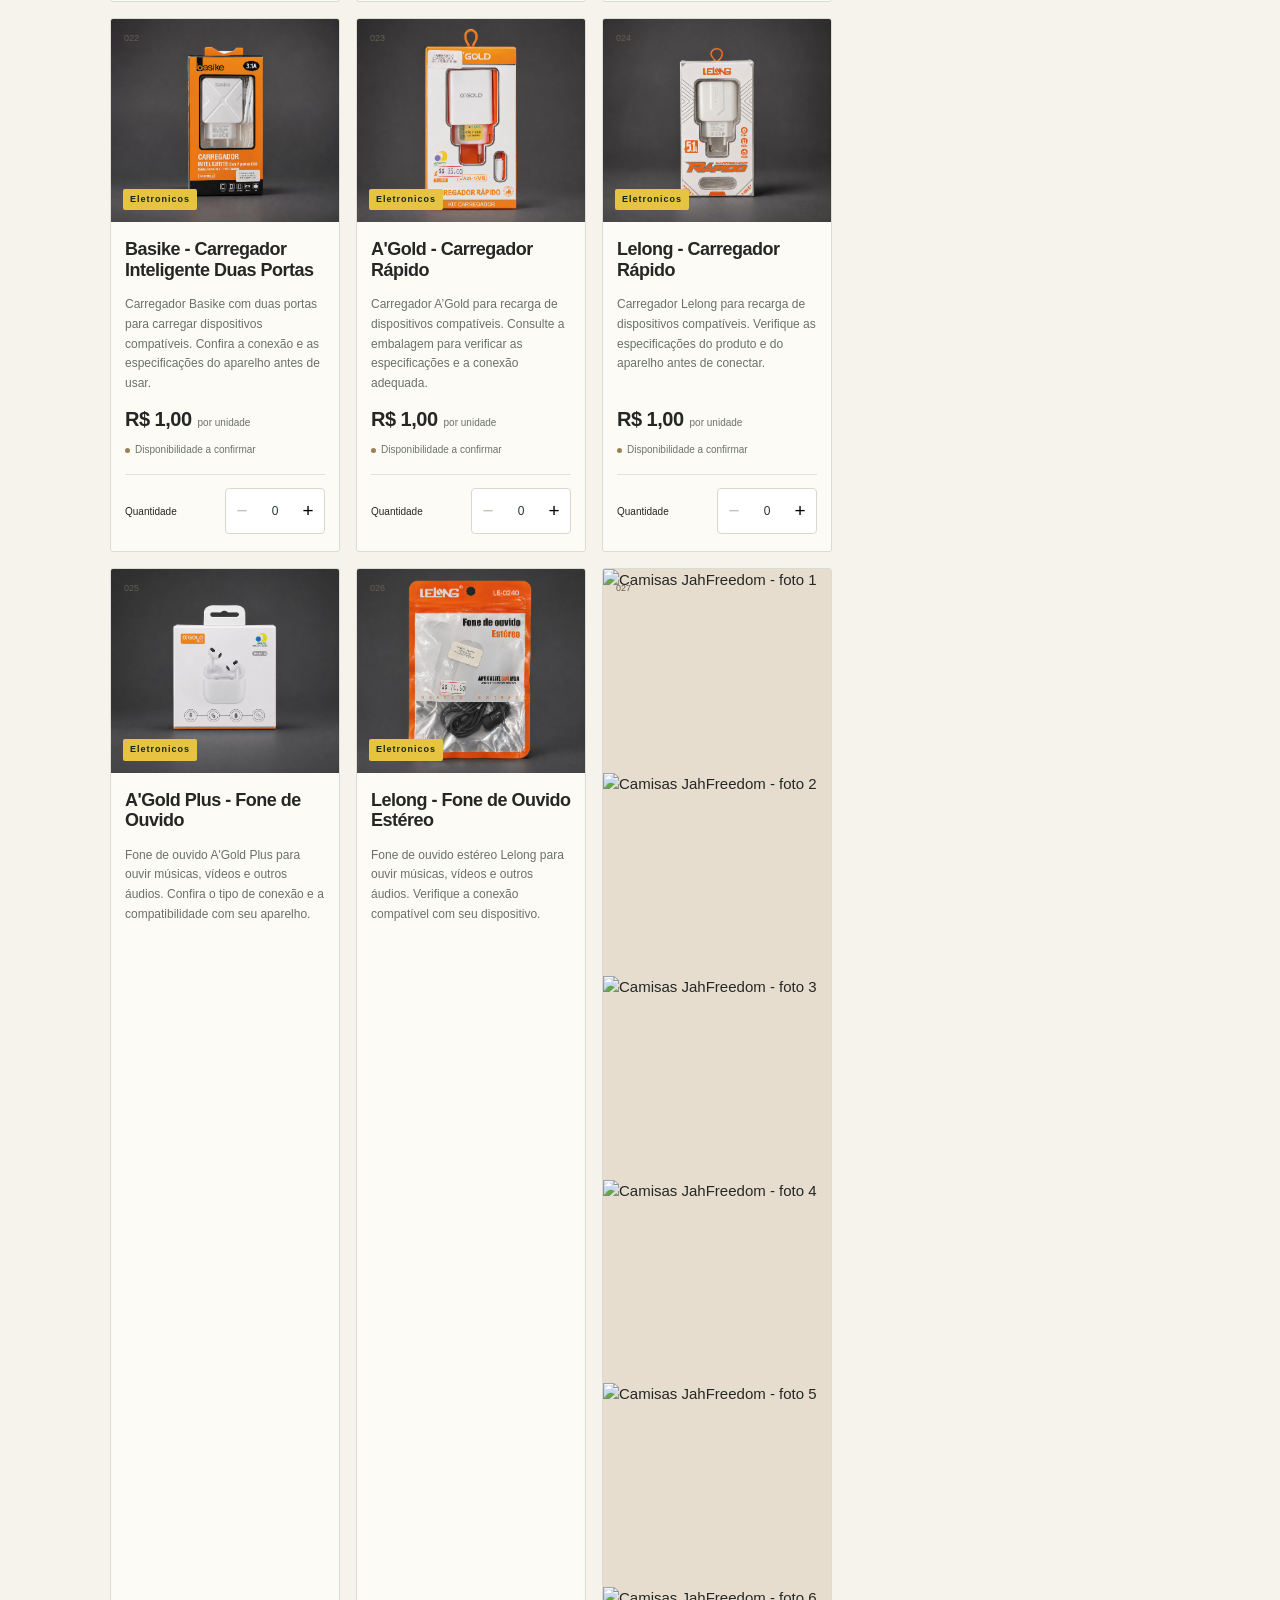
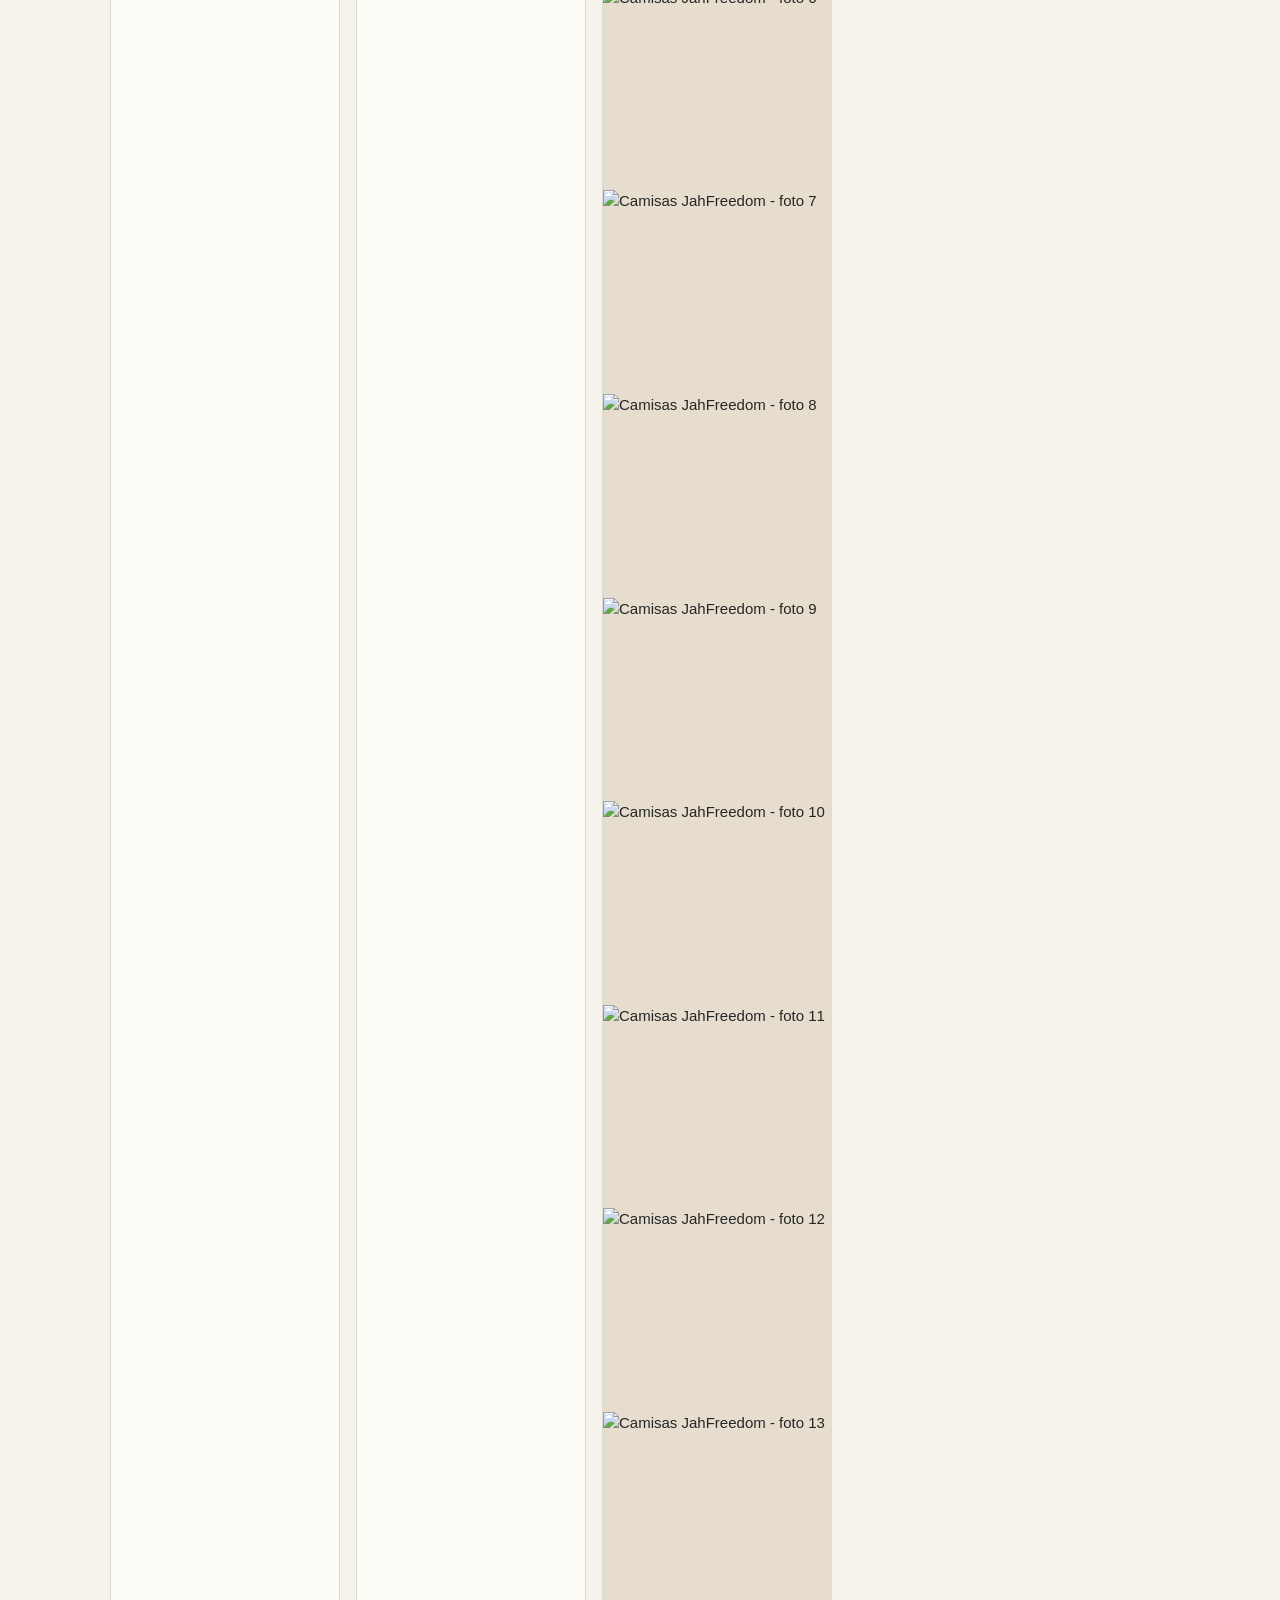
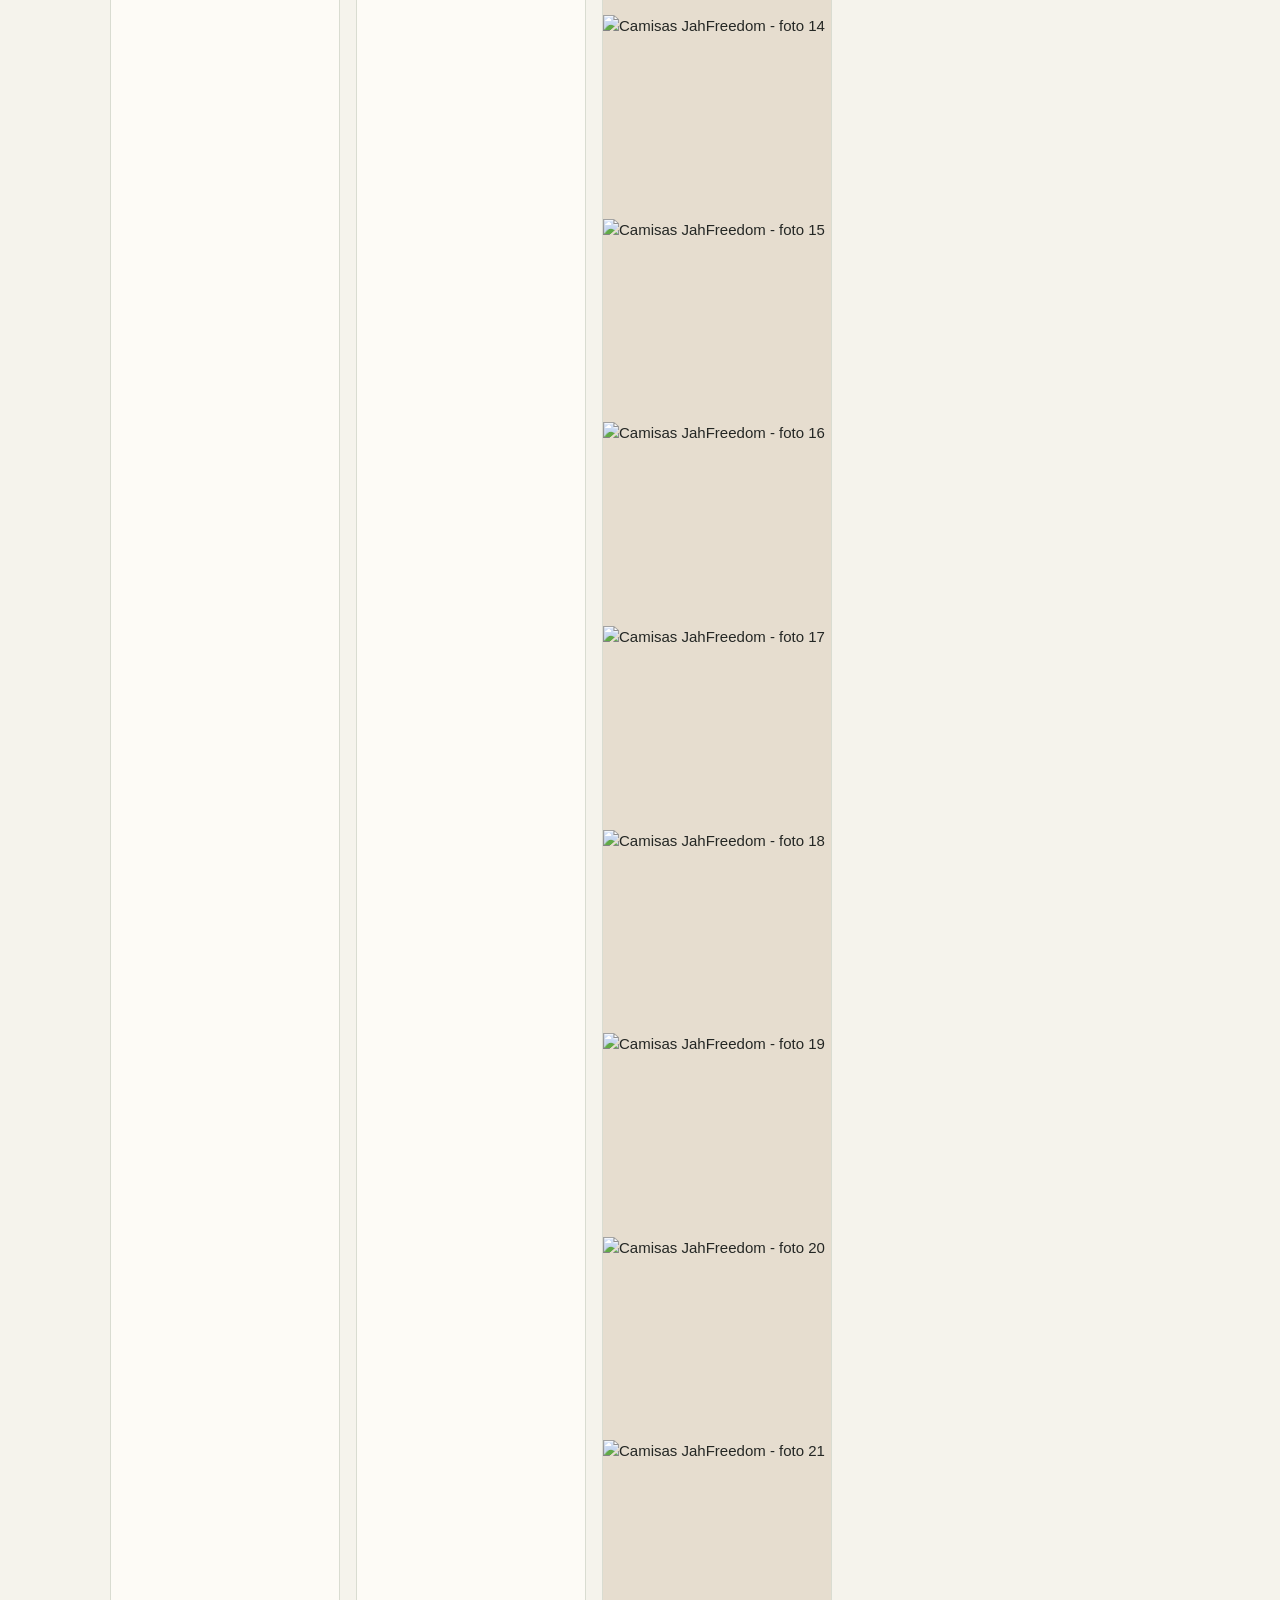
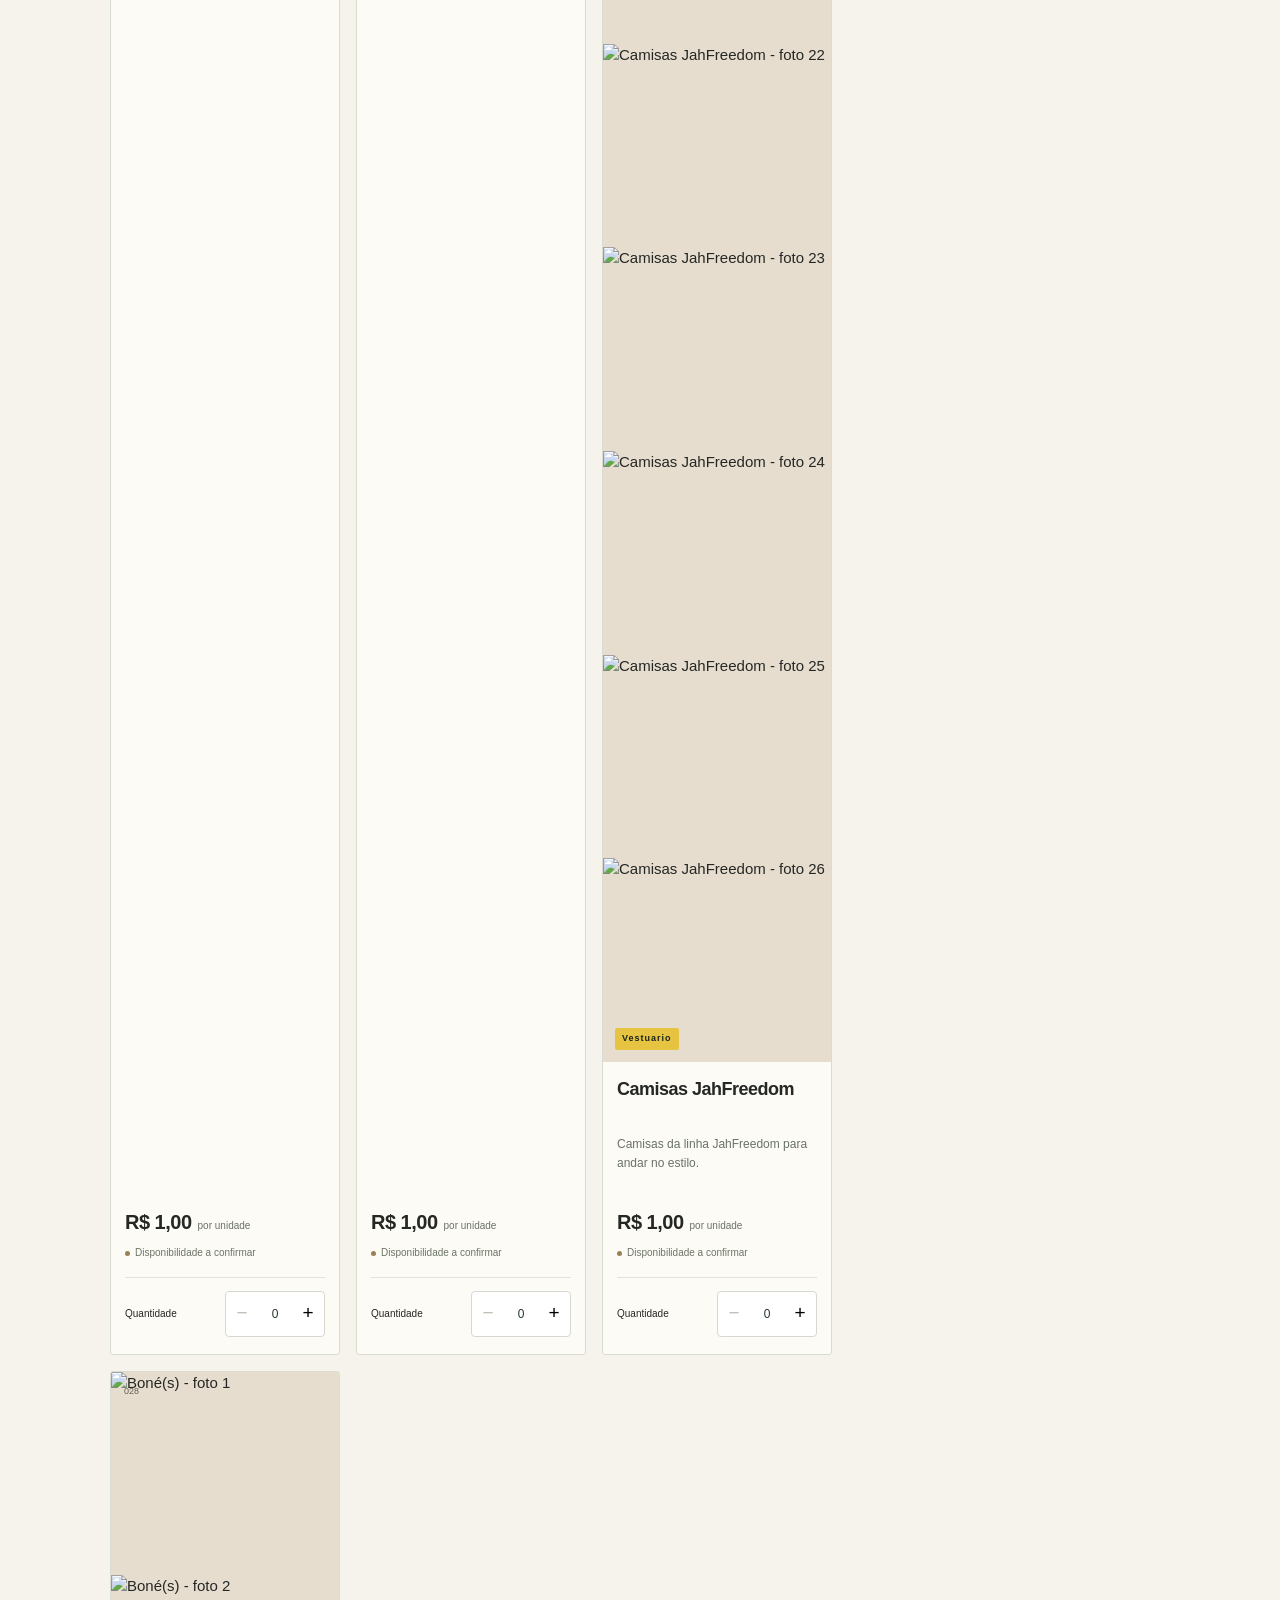
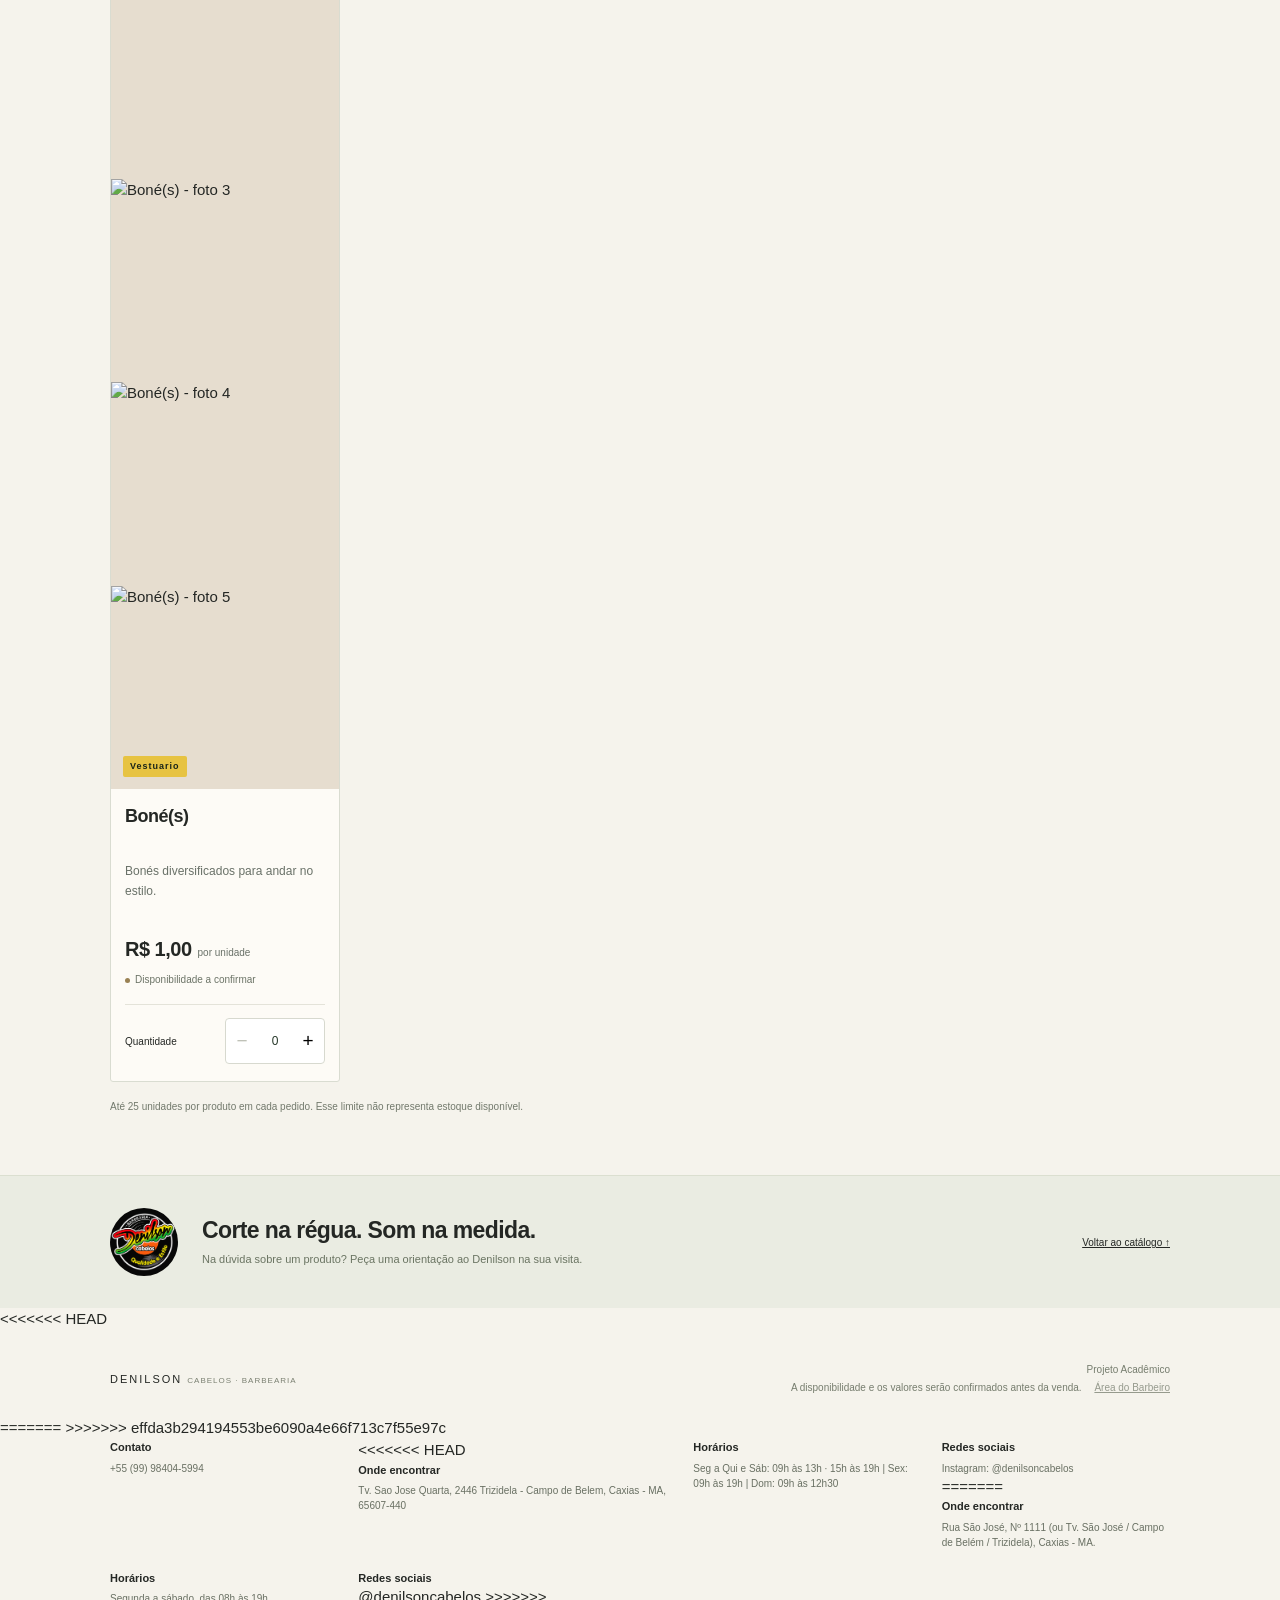
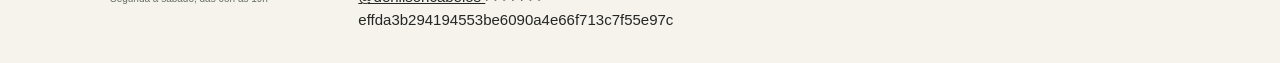
==== commit f6760fb4: "." ====
--- a/index.html
+++ b/index.html
@@ -15,9 +15,9 @@
       href="https://cdn.jsdelivr.net/npm/bootstrap@5.3.3/dist/css/bootstrap.min.css"
     />
     <link rel="stylesheet" href="style.css" />
-    <script type="module" src="produtos.js"></script>
-    <script type="module" src="script.js"></script>
-    <script type="module" src="filtros.js"></script>
+    <script src="produtos.js" defer></script>
+    <script src="script.js" defer></script>
+    <script src="filtros.js" defer></script>
   </head>
   <body>
     <a class="pular" href="#catalogo">Pular para os produtos</a>
@@ -60,7 +60,7 @@
             class="hero-visual"
             aria-label="Identidade musical da Barbearia Denilson"
           >
-            <span class="disco-rotulo">CUIDADO &amp; ESTILO</span>
+            <span class="disco-rotulo">LADO A — CUIDADO &amp; ESTILO</span>
             <div class="vinil">
               <img
                 src="assets/logo.png"
@@ -107,13 +107,9 @@
       <div class="container area-catalogo" id="catalogo">
         <div class="cabecalho-catalogo">
           <div>
-            <p class="sobretitulo escuro">SELEÇÃO DA CASA</p>
             <h2>O cuidado também tem seu lado A.</h2>
           </div>
         </div>
-        <p class="aviso-demo">
-          Versão demonstrativa · Produtos, preços e embalagens ilustrativos.
-        </p>
         <form id="formPedido" novalidate>
           <div class="loja-grid">
             <section aria-label="Produtos">
@@ -262,6 +258,7 @@
       </section>
     </main>
     <footer>
+<<<<<<< HEAD
       <div class="container rodape">
         <span>DENILSON <small>CABELOS · BARBEARIA</small></span>
         <p>
@@ -274,13 +271,16 @@
           >
         </p>
       </div>
+=======
+>>>>>>> effda3b294194553be6090a4e66f713c7f55e97c
       <div class="container dados-negocio">
         <div>
           <strong>Contato</strong>
-          <span>Consulte pelo botão de WhatsApp do pedido.</span>
+          <span>+55 (99) 98404-5994</span>
         </div>
 
         <div>
+<<<<<<< HEAD
           <strong>Onde encontrar</strong
           ><span
             >Tv. Sao Jose Quarta, 2446 Trizidela - Campo de Belem, Caxias - MA,
@@ -296,6 +296,29 @@
         </div>
         <div>
           <strong>Redes sociais</strong><span>Instagram: @denilsoncabelos</span>
+=======
+          <strong>Onde encontrar</strong>
+          <span
+            >Rua São José, Nº 1111 (ou Tv. São José / Campo de Belém /
+            Trizidela), Caxias - MA.</span
+          >
+        </div>
+
+        <div>
+          <strong>Horários</strong>
+          <span>Segunda a sábado, das 08h às 19h</span>
+        </div>
+
+        <div>
+          <strong>Redes sociais</strong>
+          <a
+            href="https://www.instagram.com/denilsoncabelos/"
+            target="_blank"
+            rel="noopener noreferrer"
+          >
+            @denilsoncabelos
+          </a>
+>>>>>>> effda3b294194553be6090a4e66f713c7f55e97c
         </div>
       </div>
     </footer>
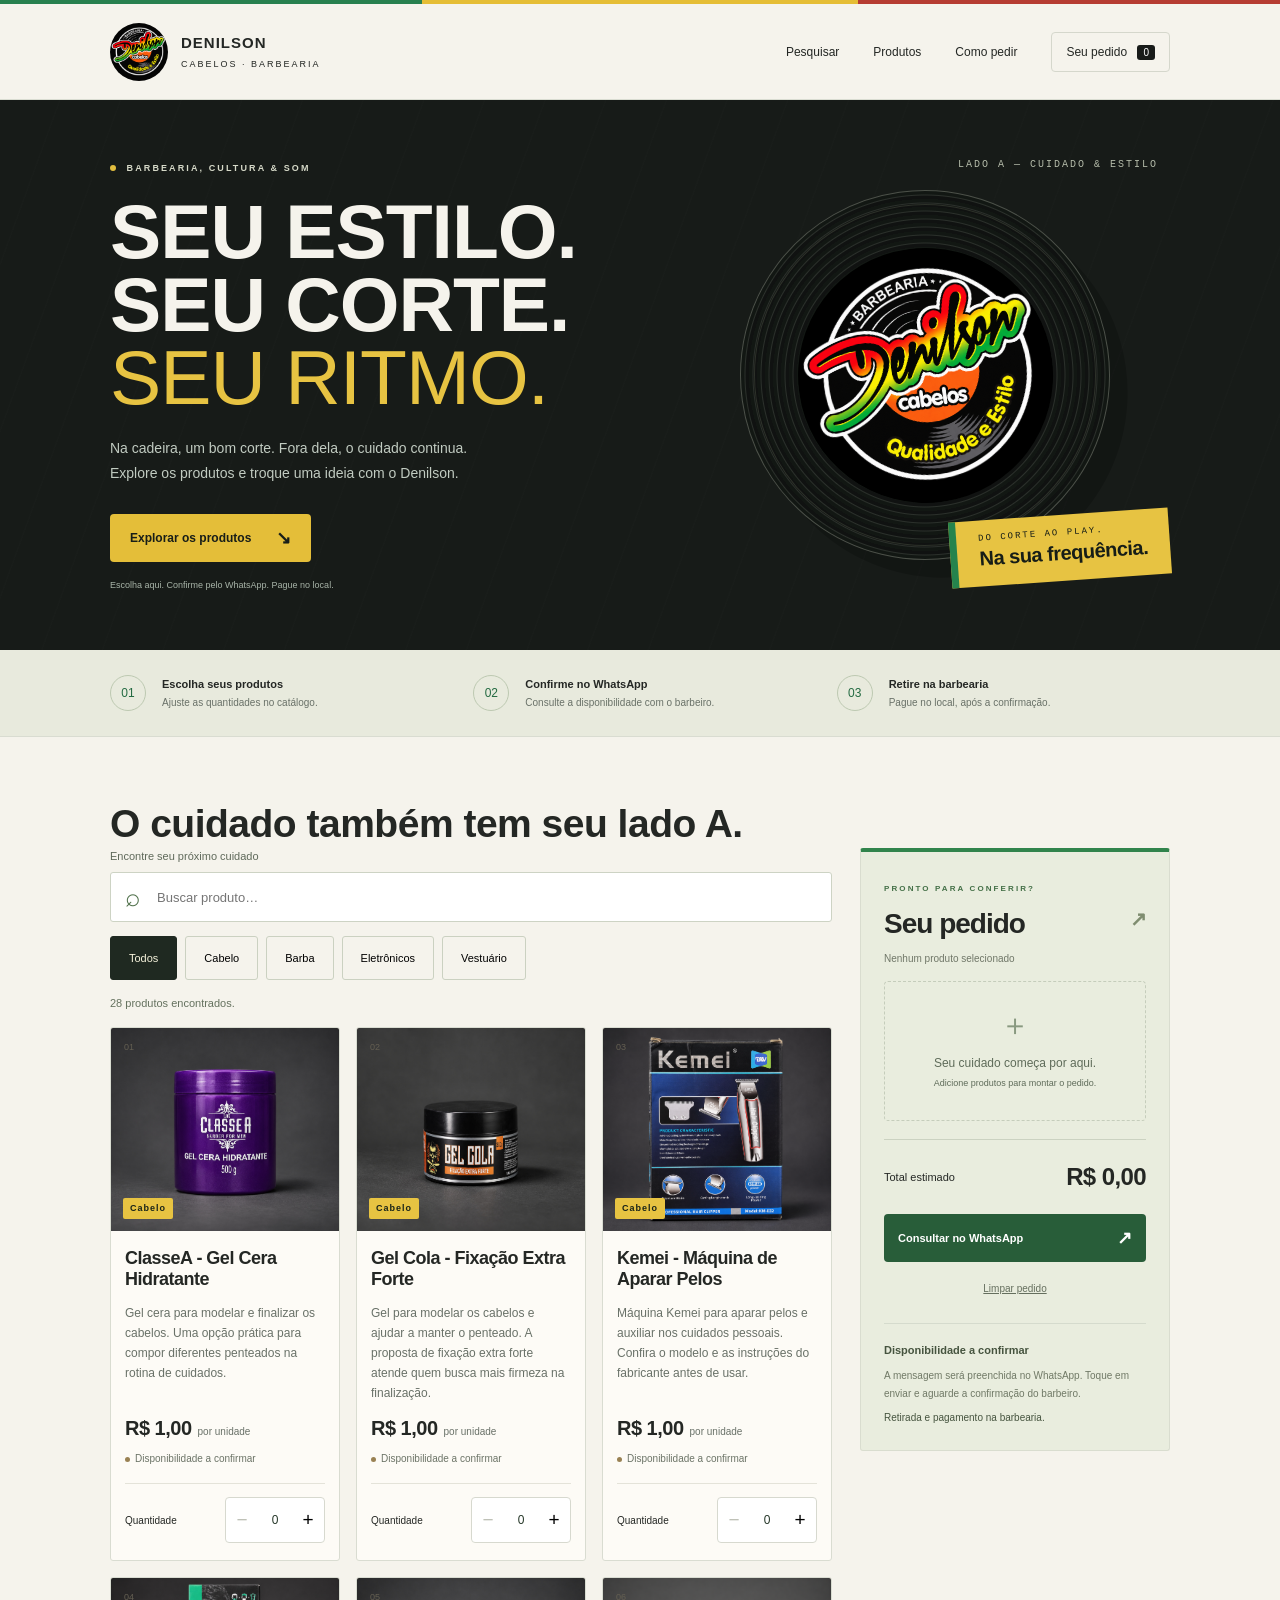
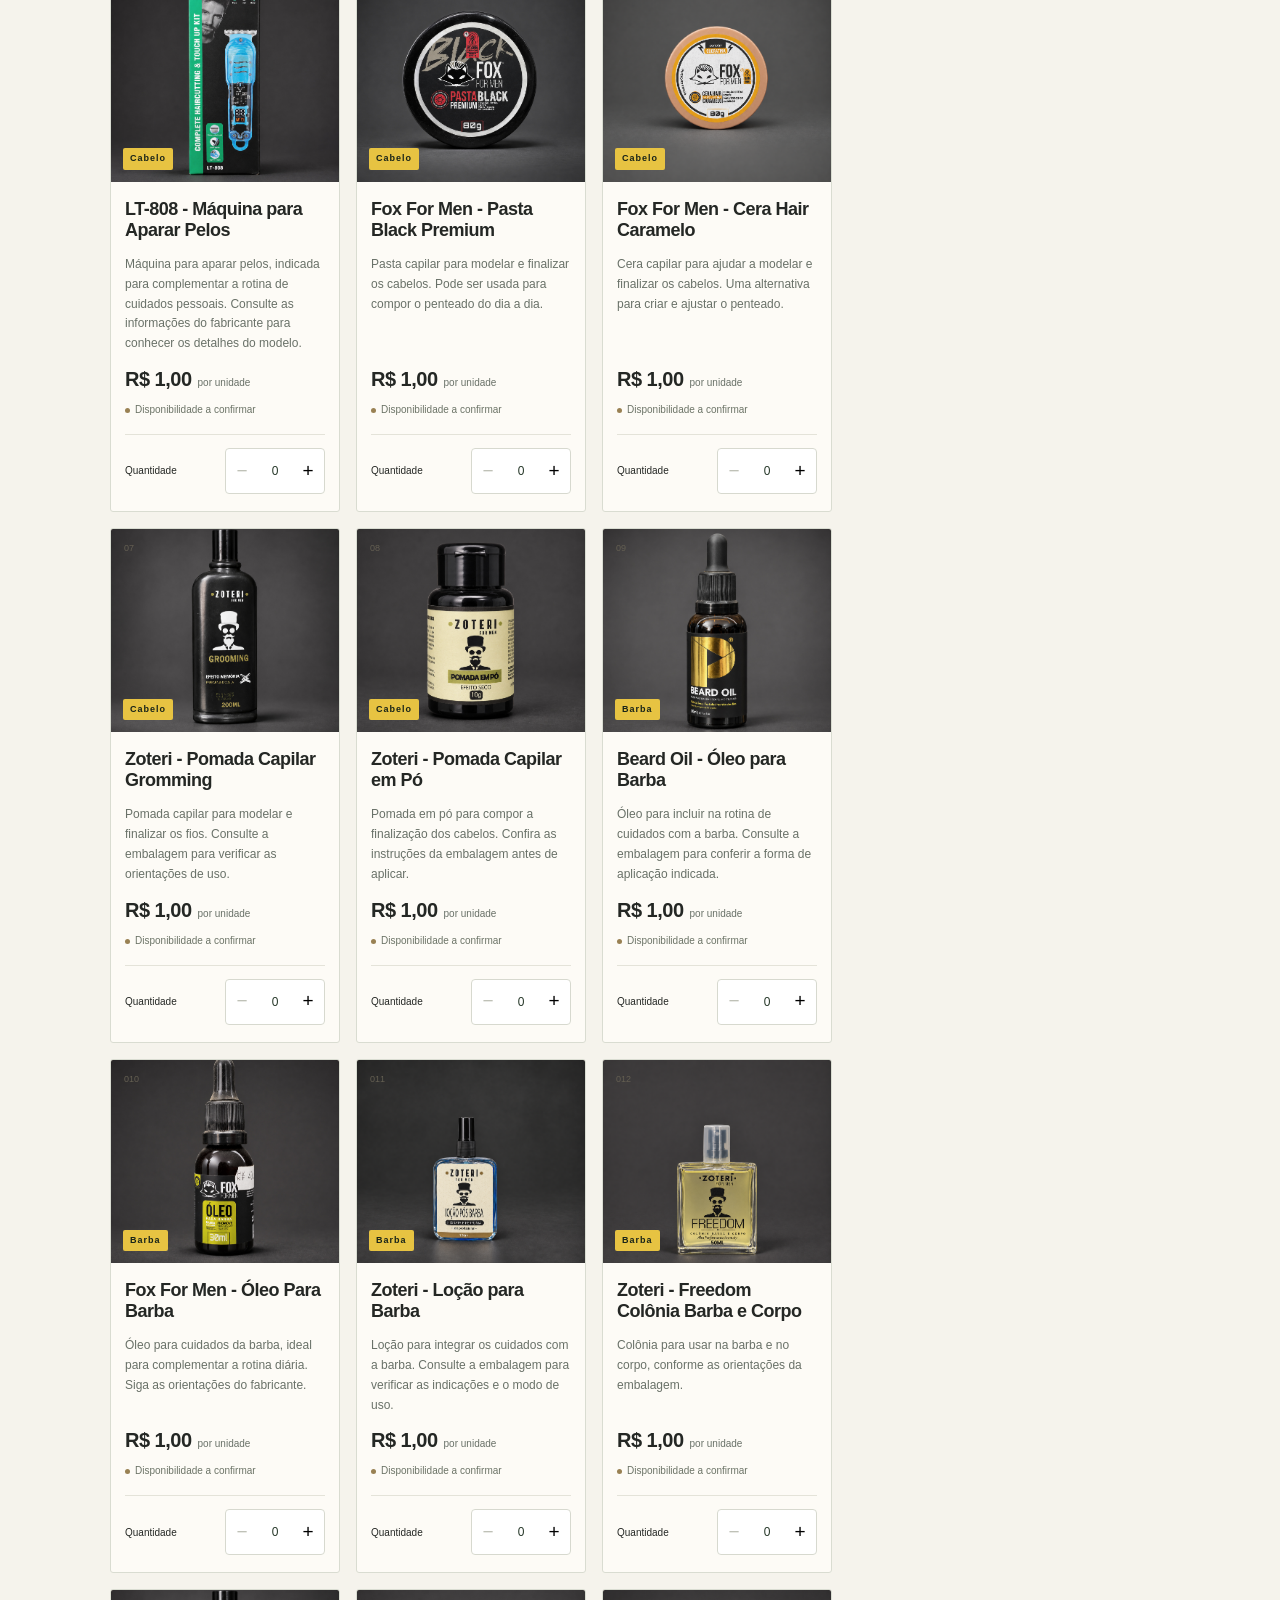
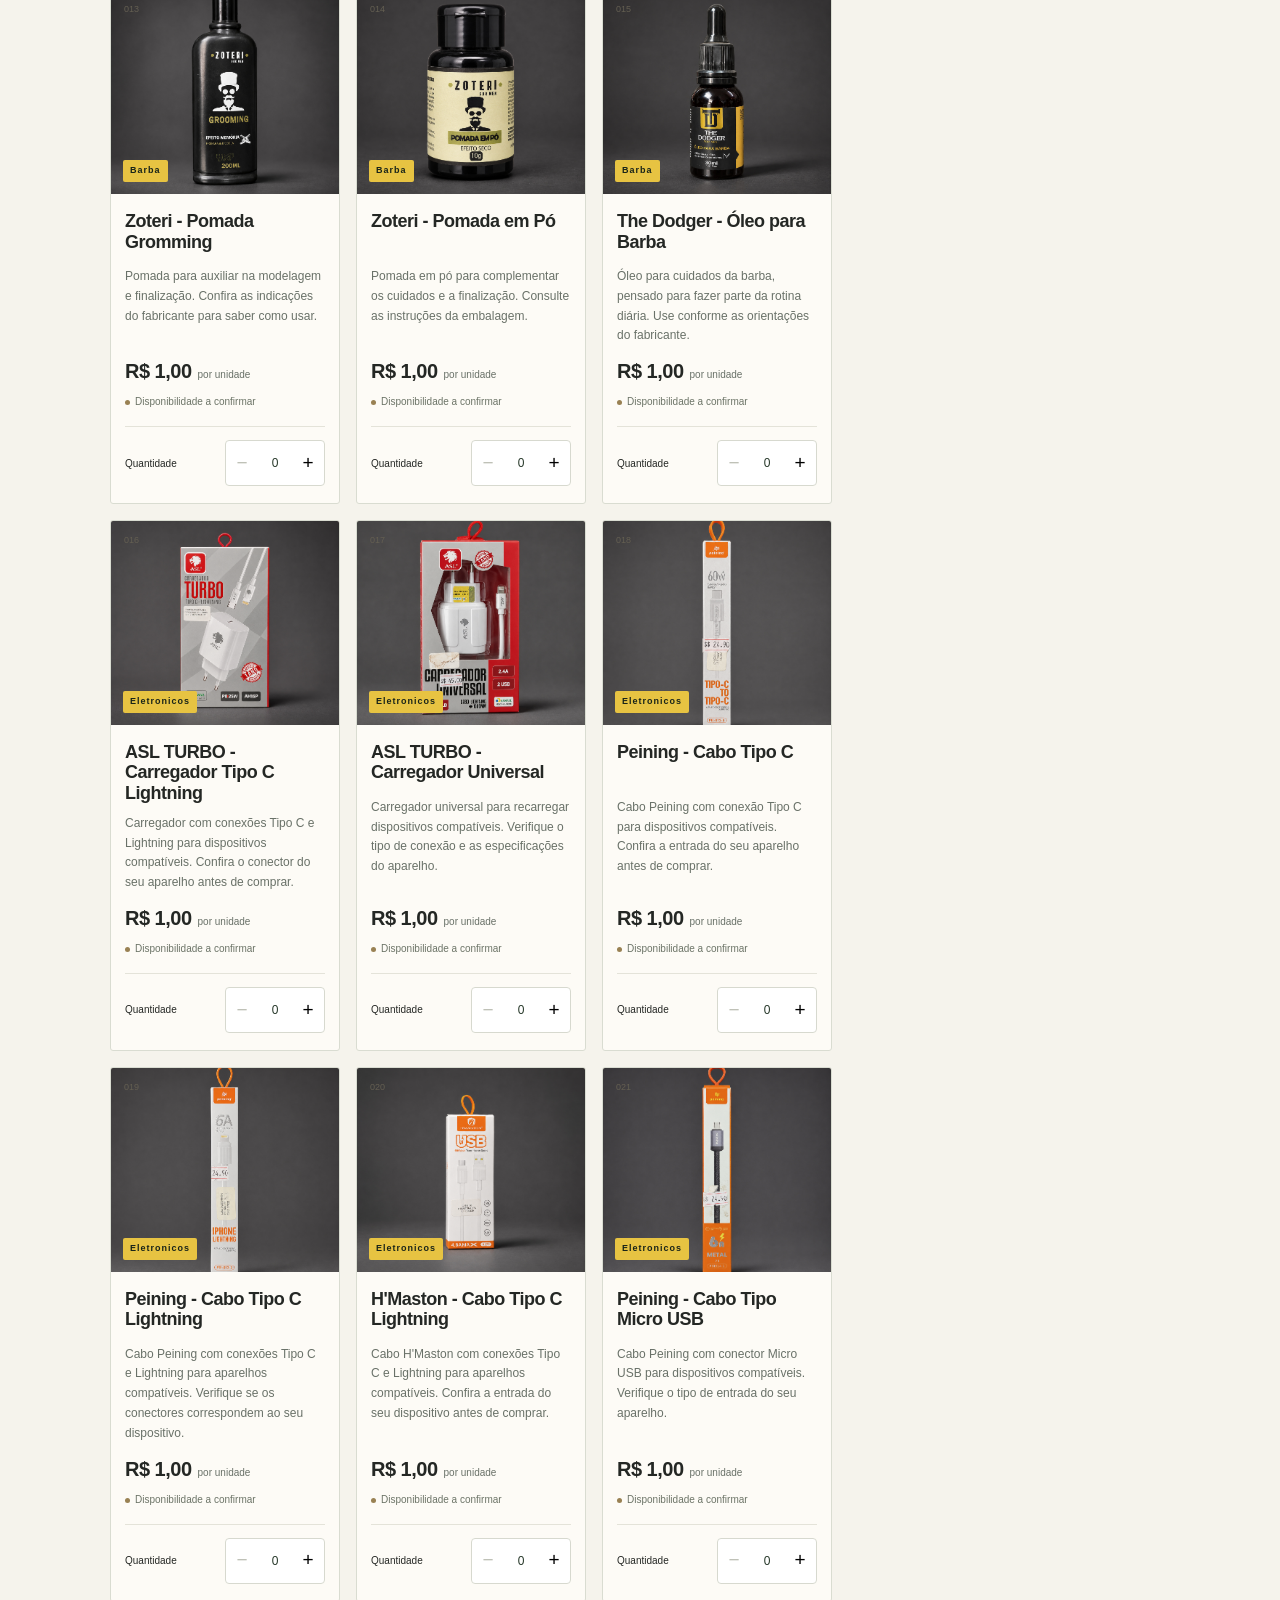
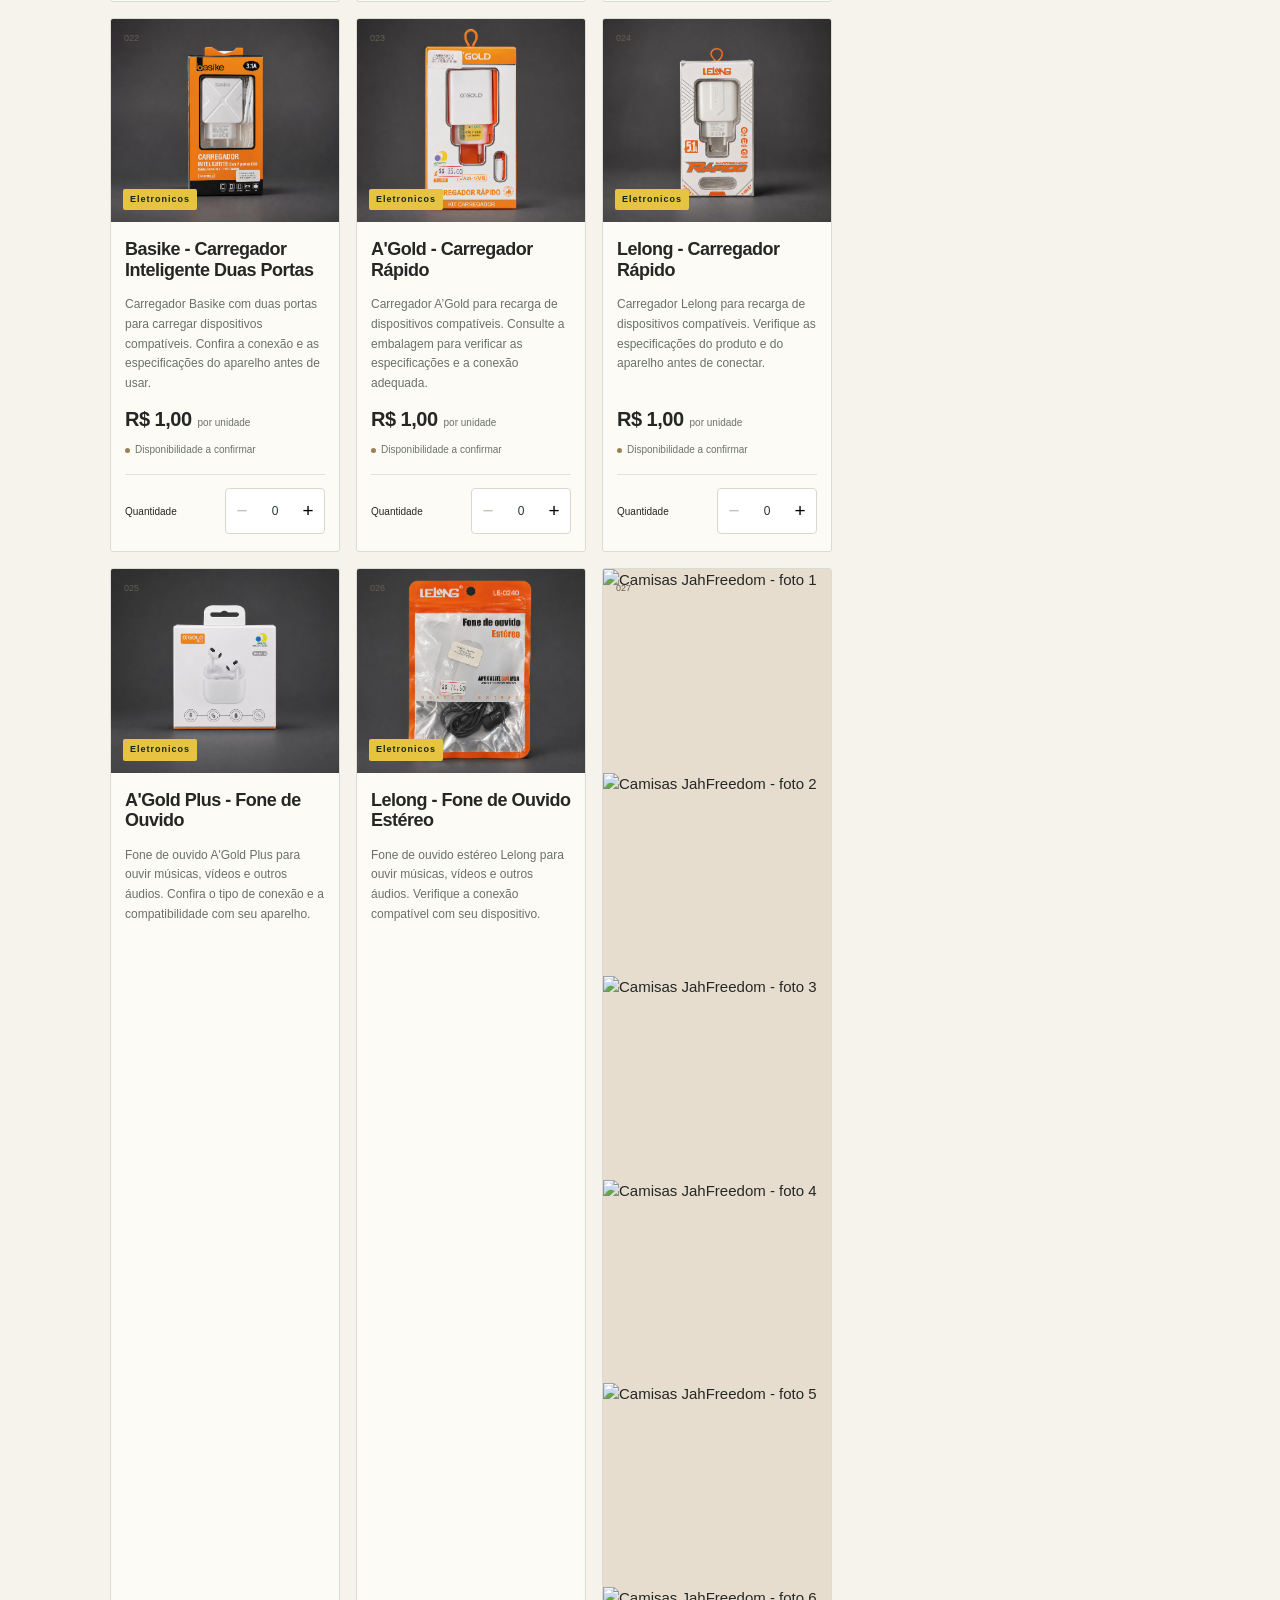
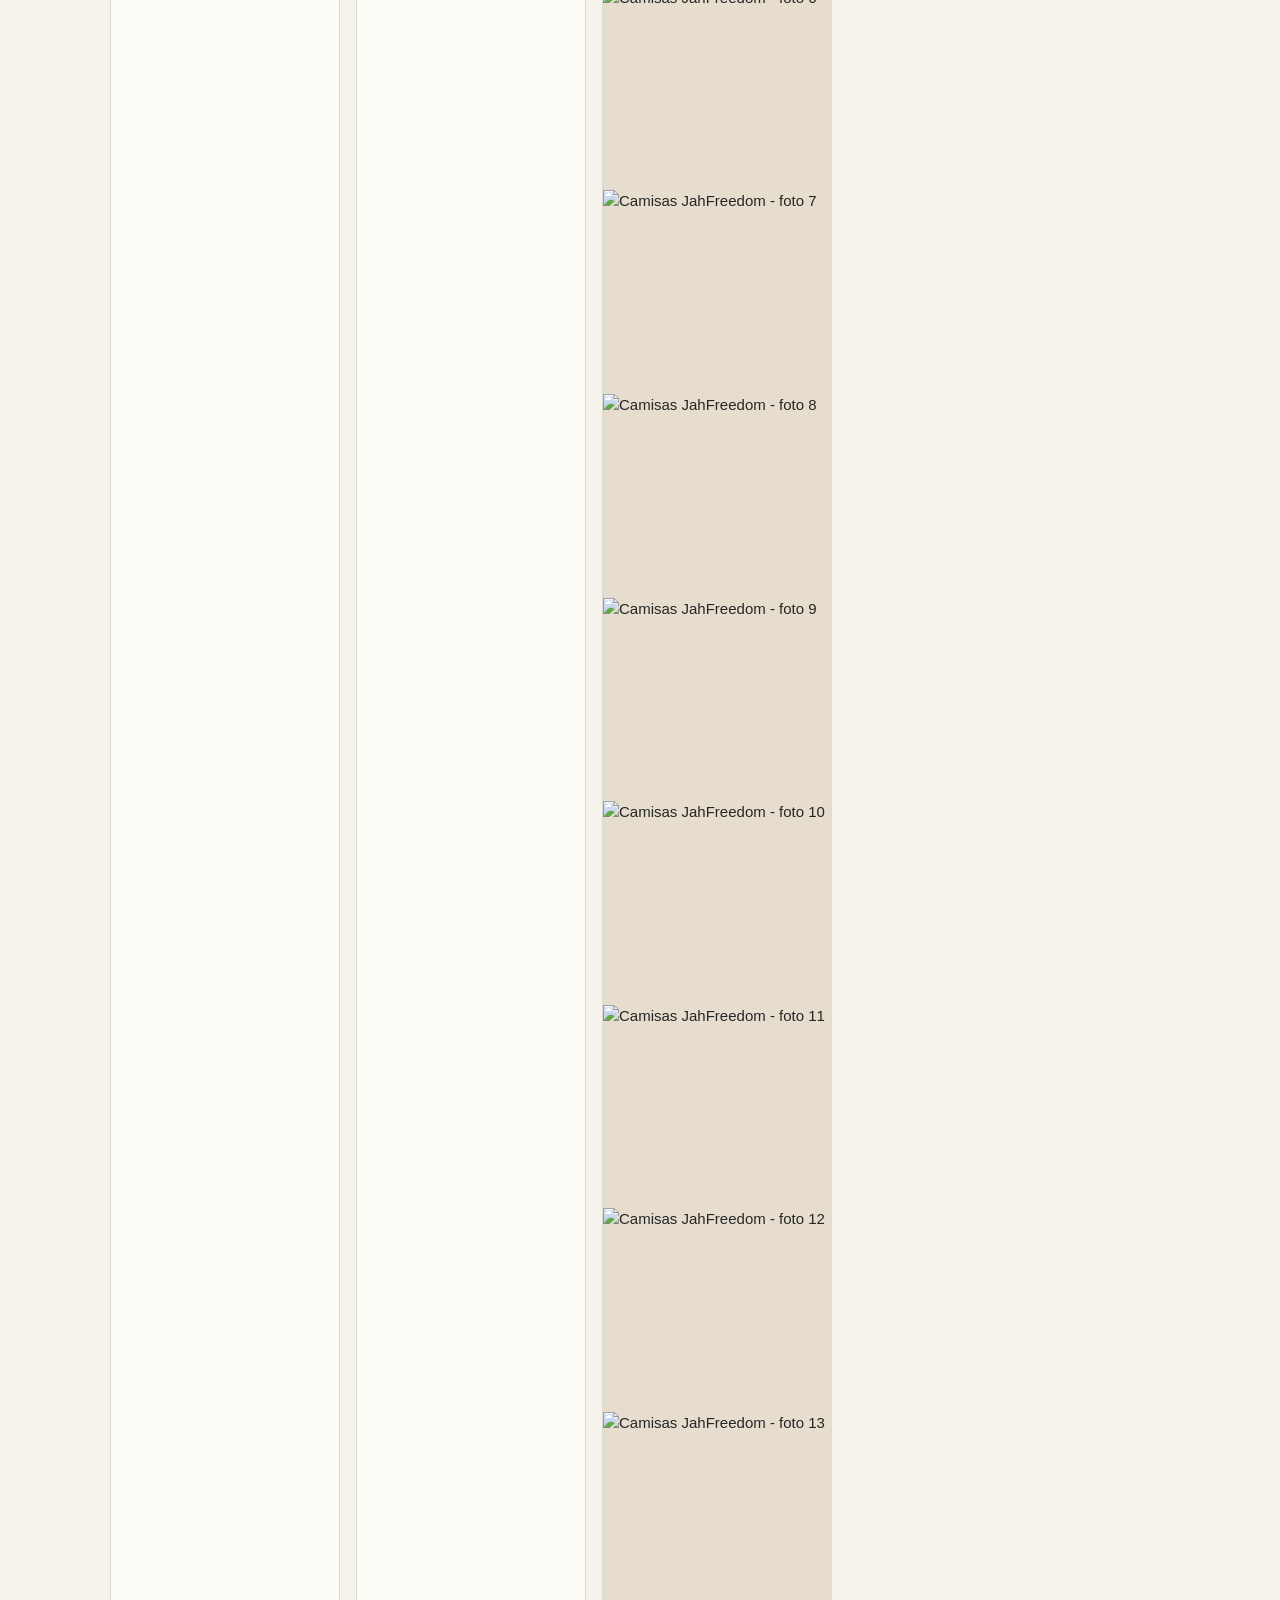
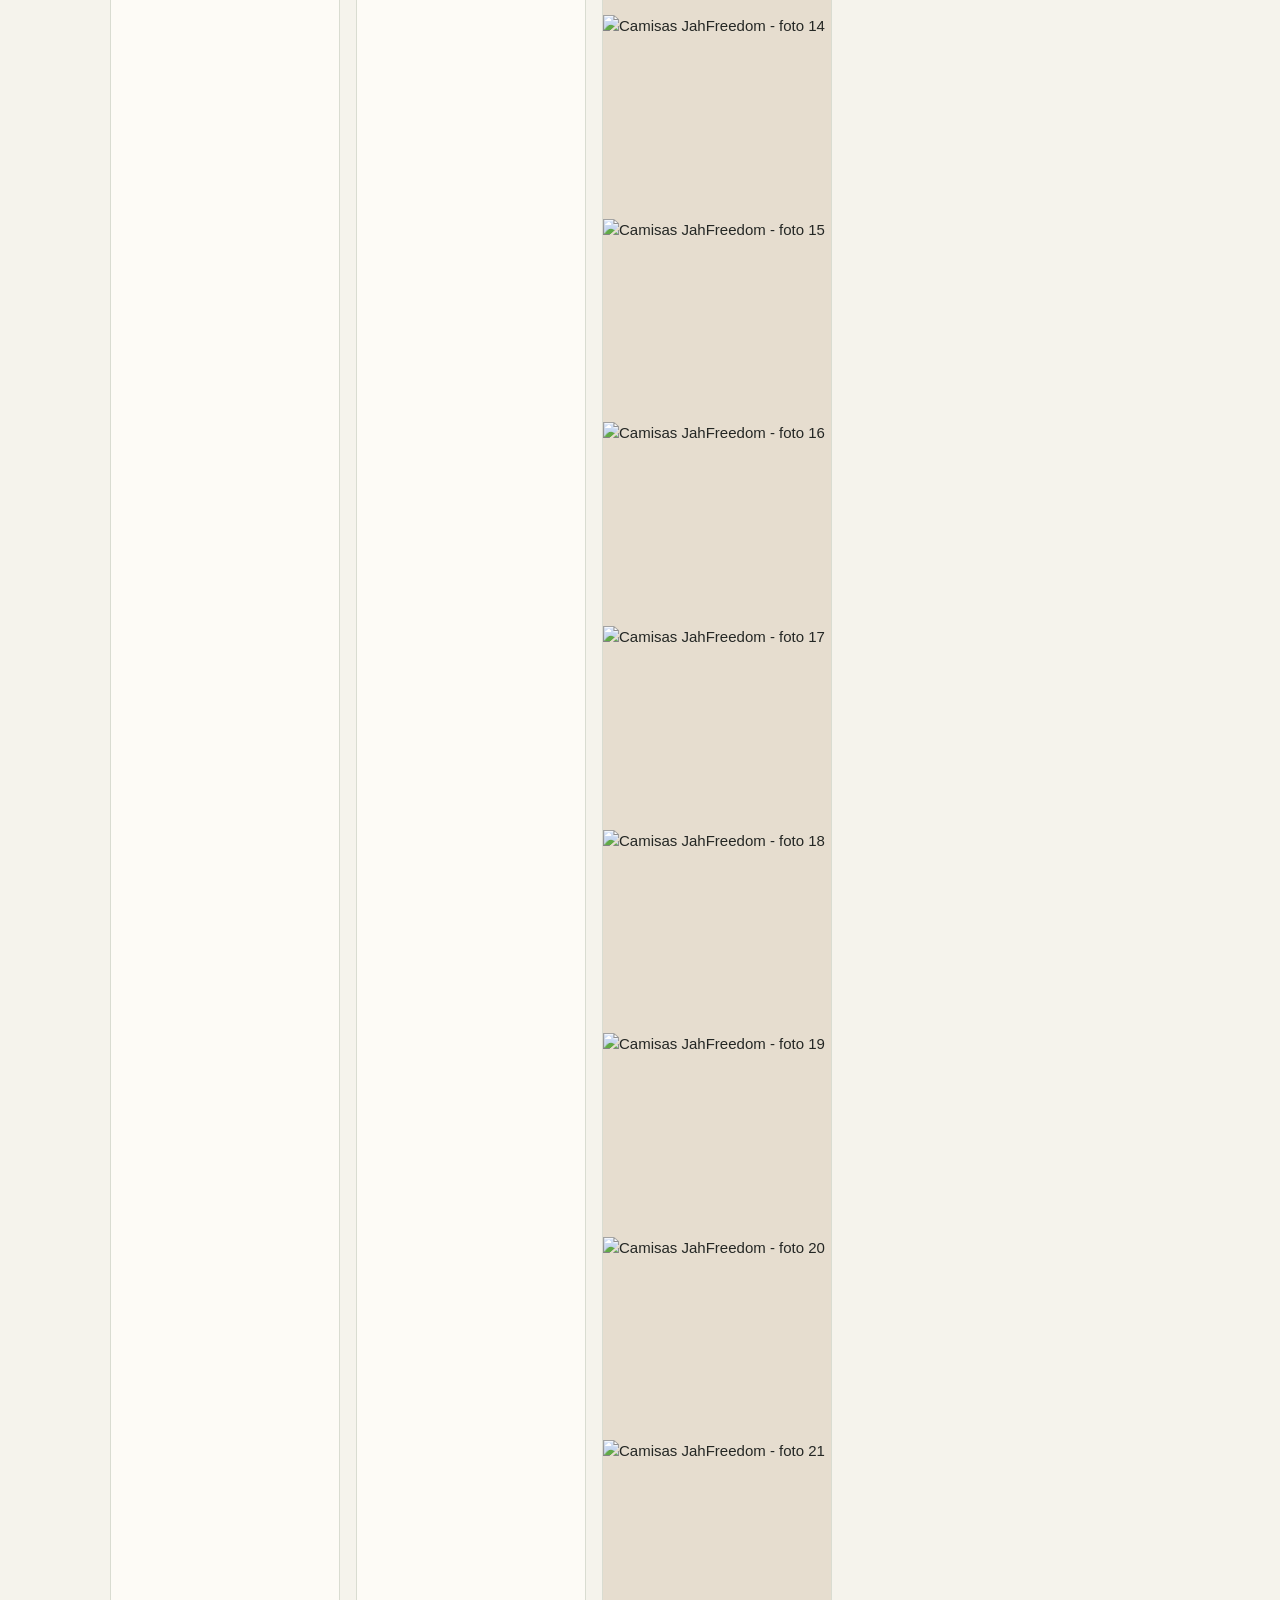
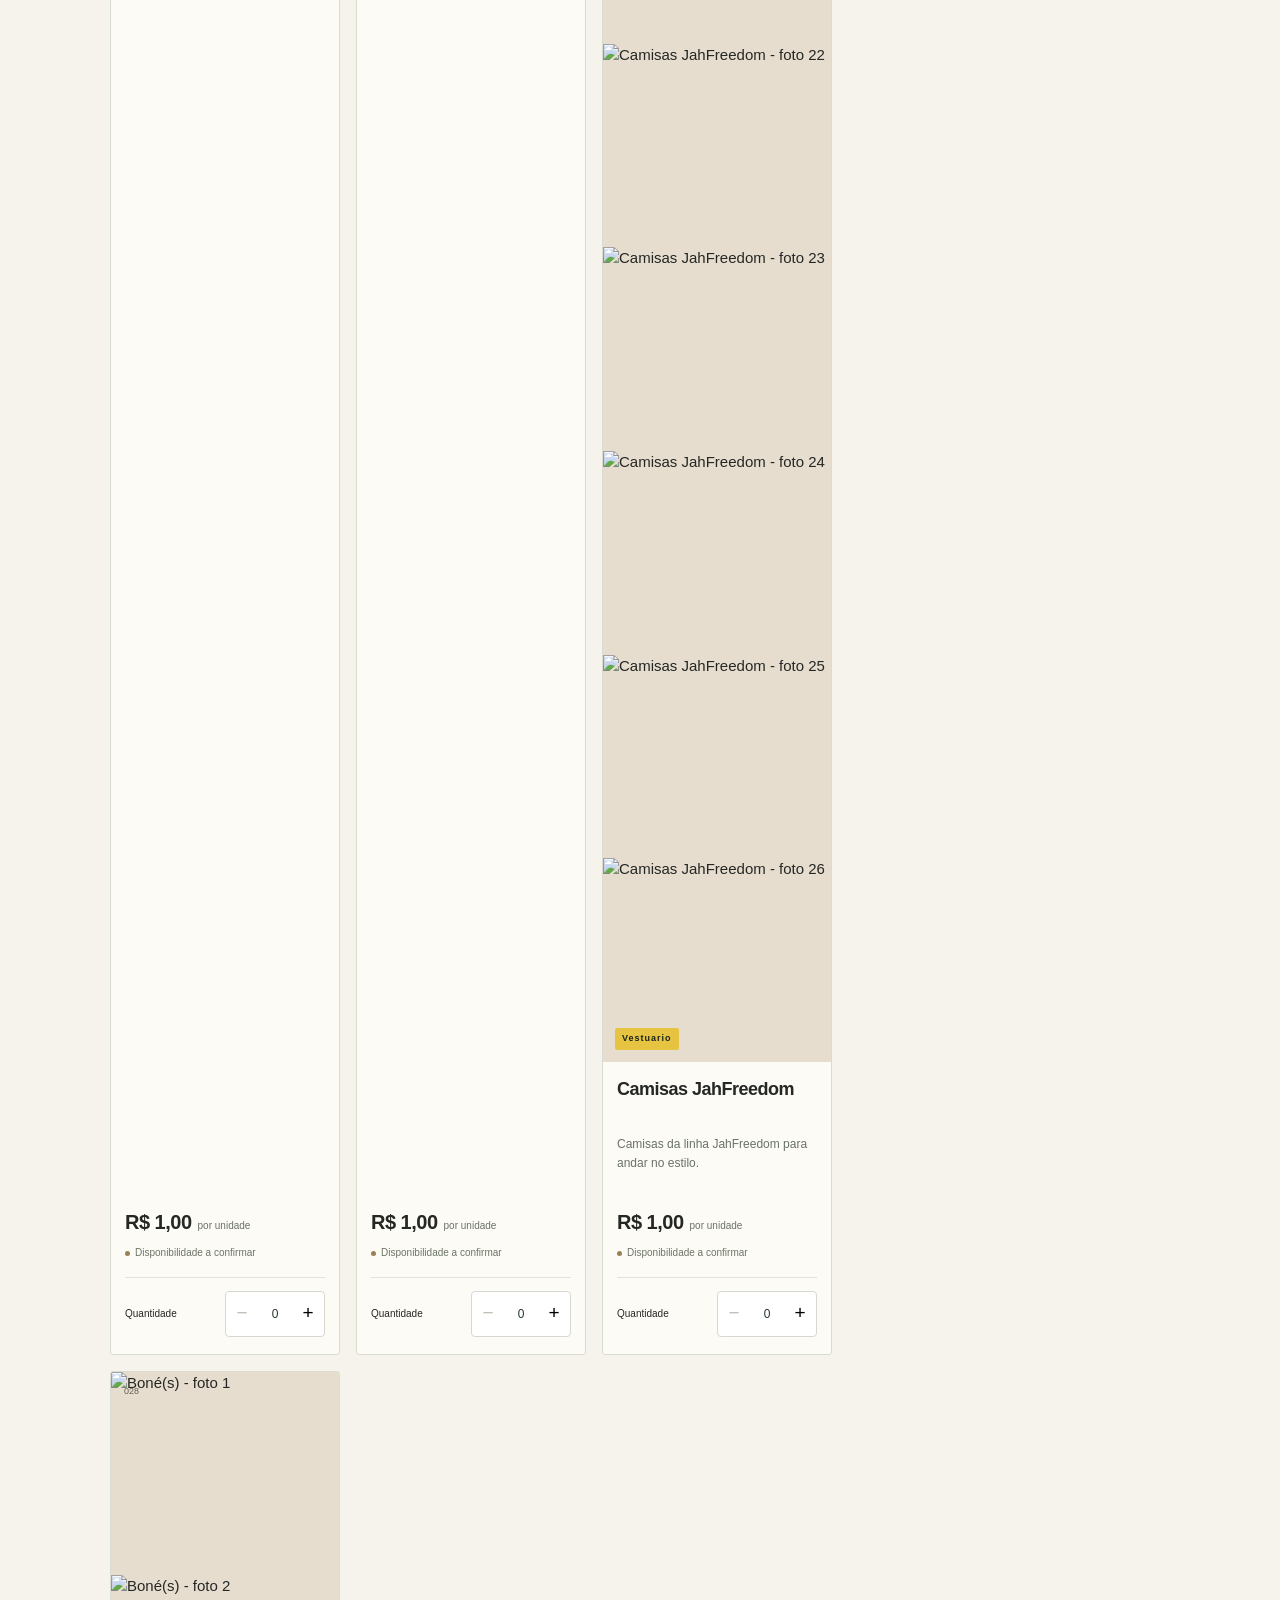
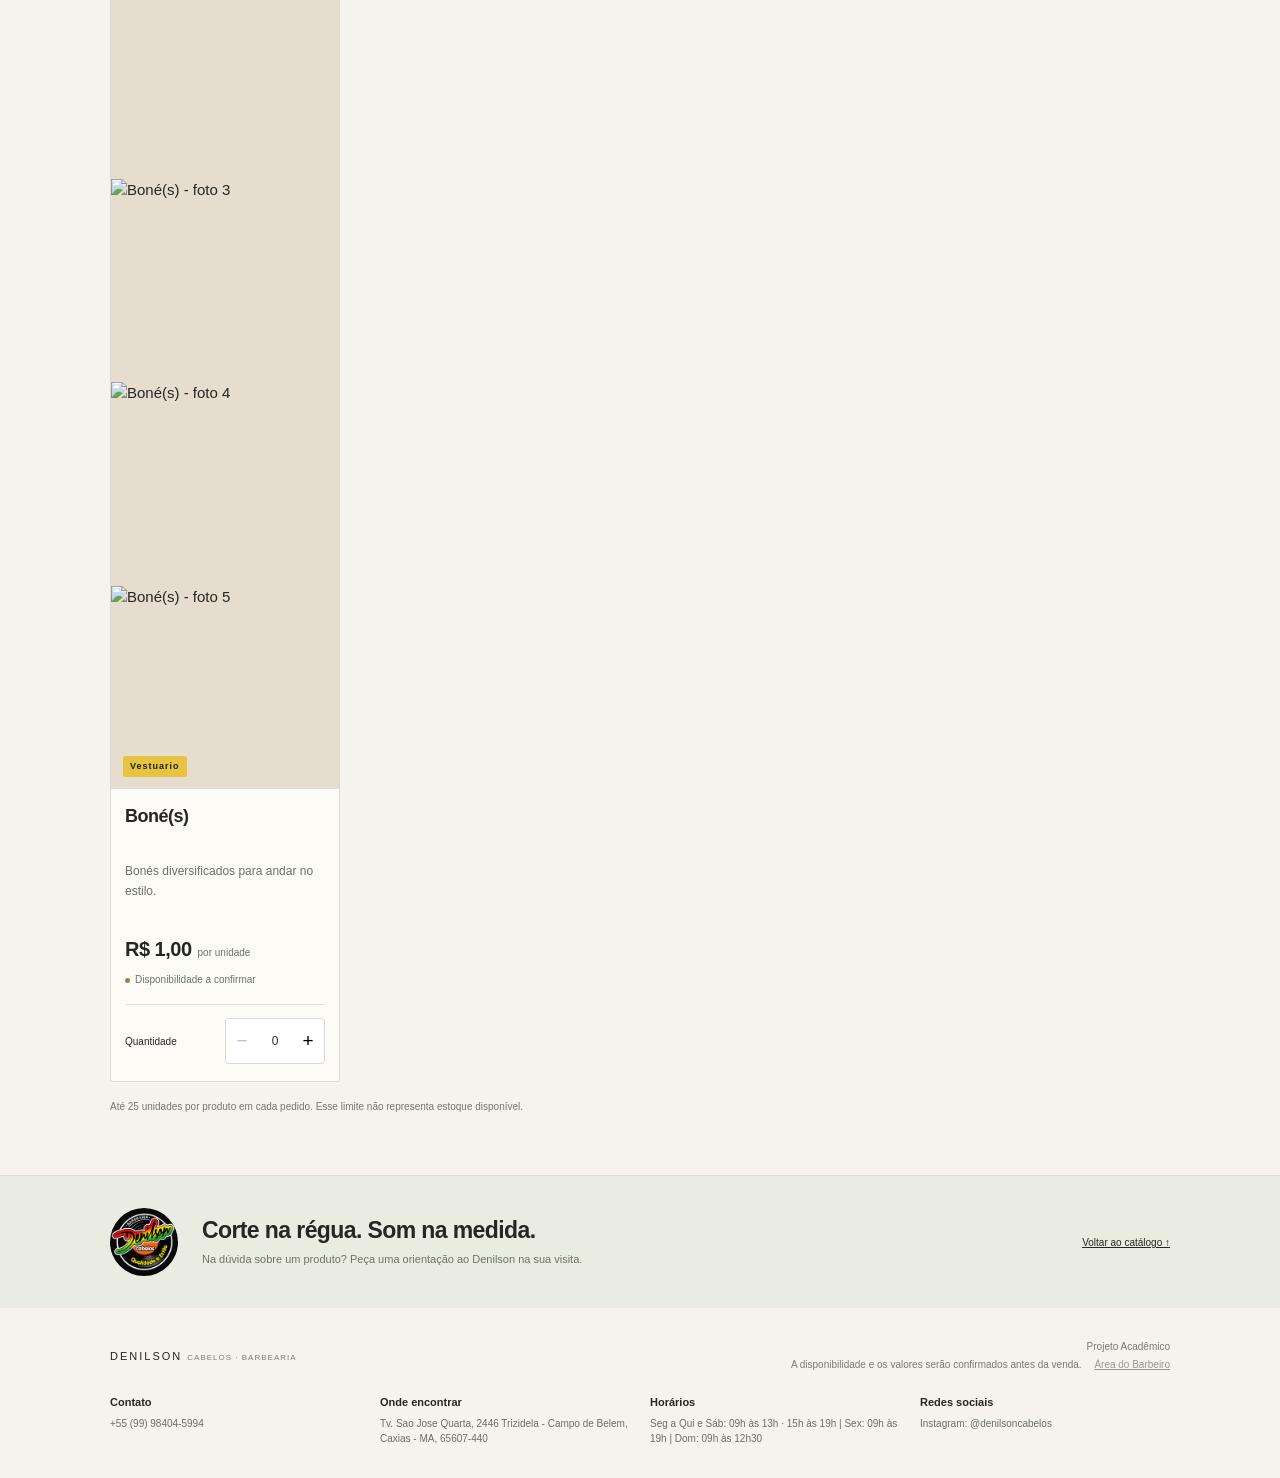
==== commit 7bb14ddb: "," ====
--- a/index.html
+++ b/index.html
@@ -258,7 +258,6 @@
       </section>
     </main>
     <footer>
-<<<<<<< HEAD
       <div class="container rodape">
         <span>DENILSON <small>CABELOS · BARBEARIA</small></span>
         <p>
@@ -271,8 +270,6 @@
           >
         </p>
       </div>
-=======
->>>>>>> effda3b294194553be6090a4e66f713c7f55e97c
       <div class="container dados-negocio">
         <div>
           <strong>Contato</strong>
@@ -280,7 +277,6 @@
         </div>
 
         <div>
-<<<<<<< HEAD
           <strong>Onde encontrar</strong
           ><span
             >Tv. Sao Jose Quarta, 2446 Trizidela - Campo de Belem, Caxias - MA,
@@ -296,29 +292,6 @@
         </div>
         <div>
           <strong>Redes sociais</strong><span>Instagram: @denilsoncabelos</span>
-=======
-          <strong>Onde encontrar</strong>
-          <span
-            >Rua São José, Nº 1111 (ou Tv. São José / Campo de Belém /
-            Trizidela), Caxias - MA.</span
-          >
-        </div>
-
-        <div>
-          <strong>Horários</strong>
-          <span>Segunda a sábado, das 08h às 19h</span>
-        </div>
-
-        <div>
-          <strong>Redes sociais</strong>
-          <a
-            href="https://www.instagram.com/denilsoncabelos/"
-            target="_blank"
-            rel="noopener noreferrer"
-          >
-            @denilsoncabelos
-          </a>
->>>>>>> effda3b294194553be6090a4e66f713c7f55e97c
         </div>
       </div>
     </footer>
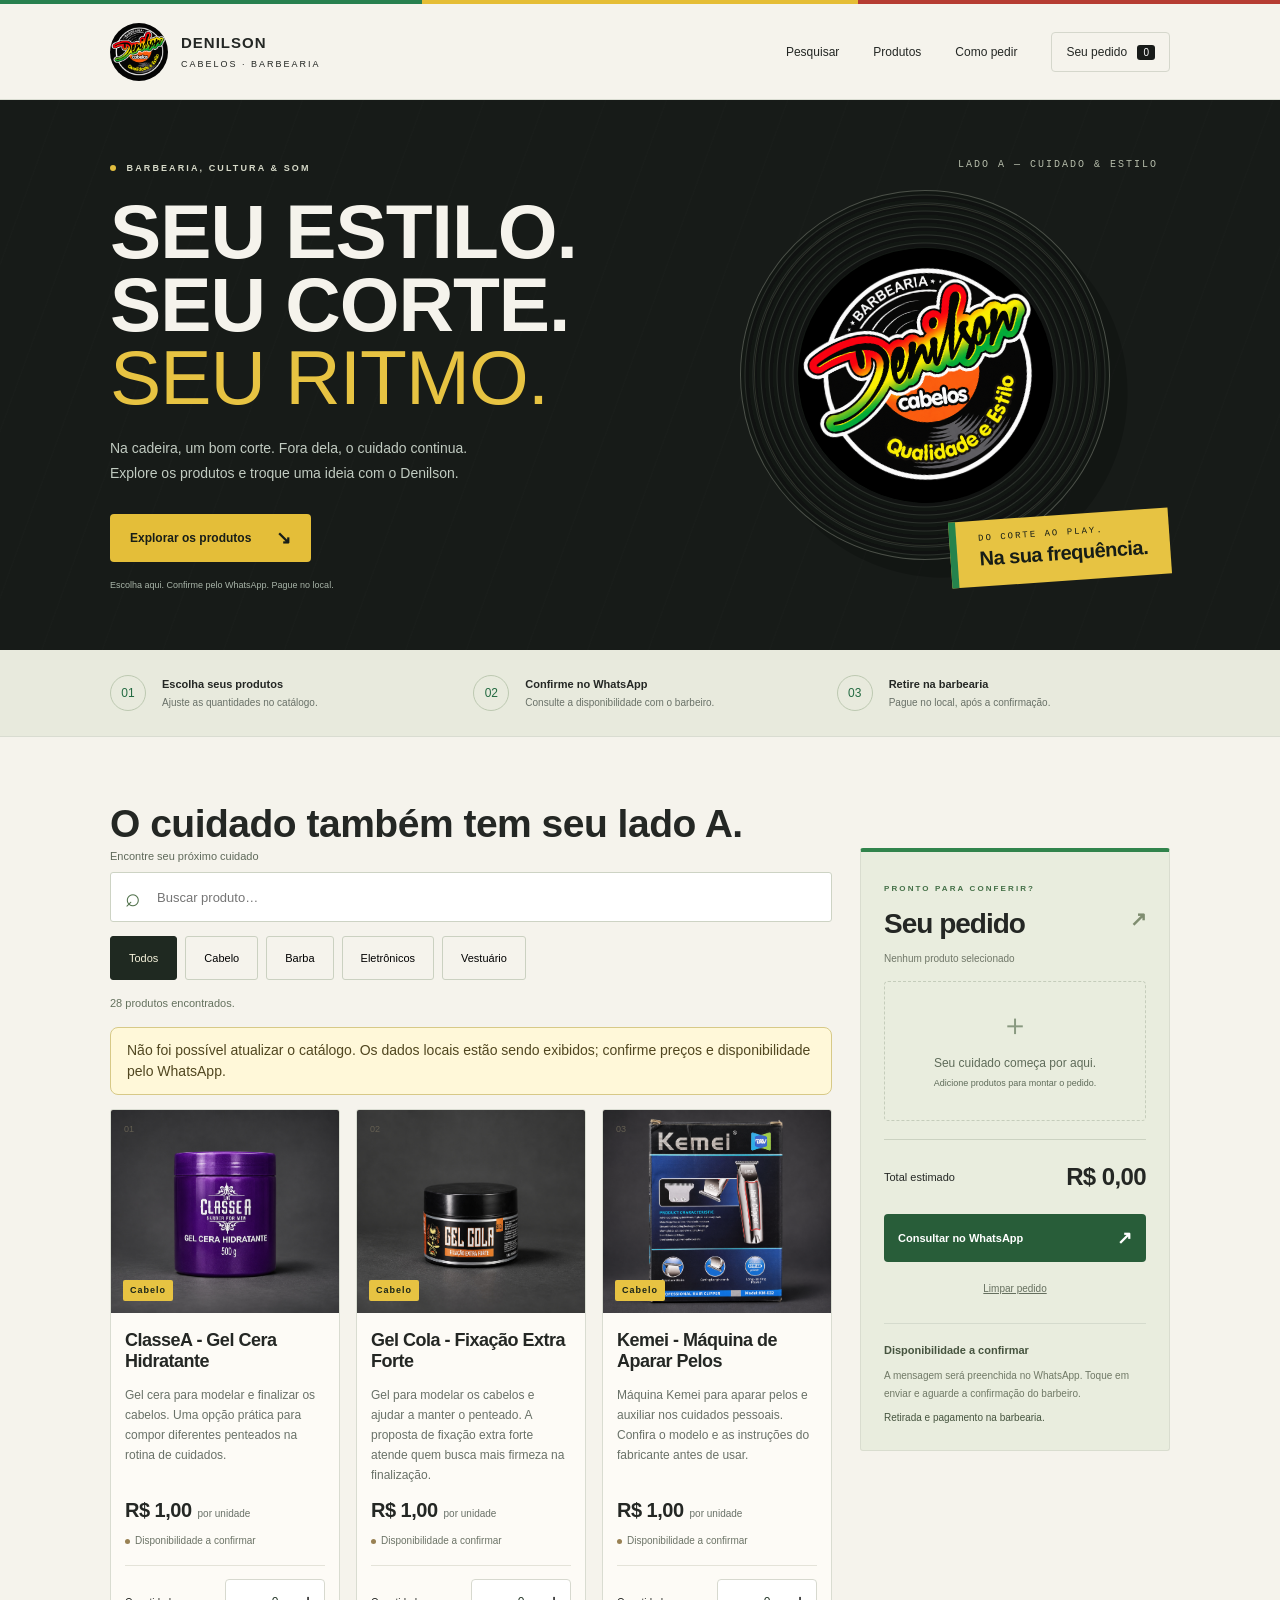
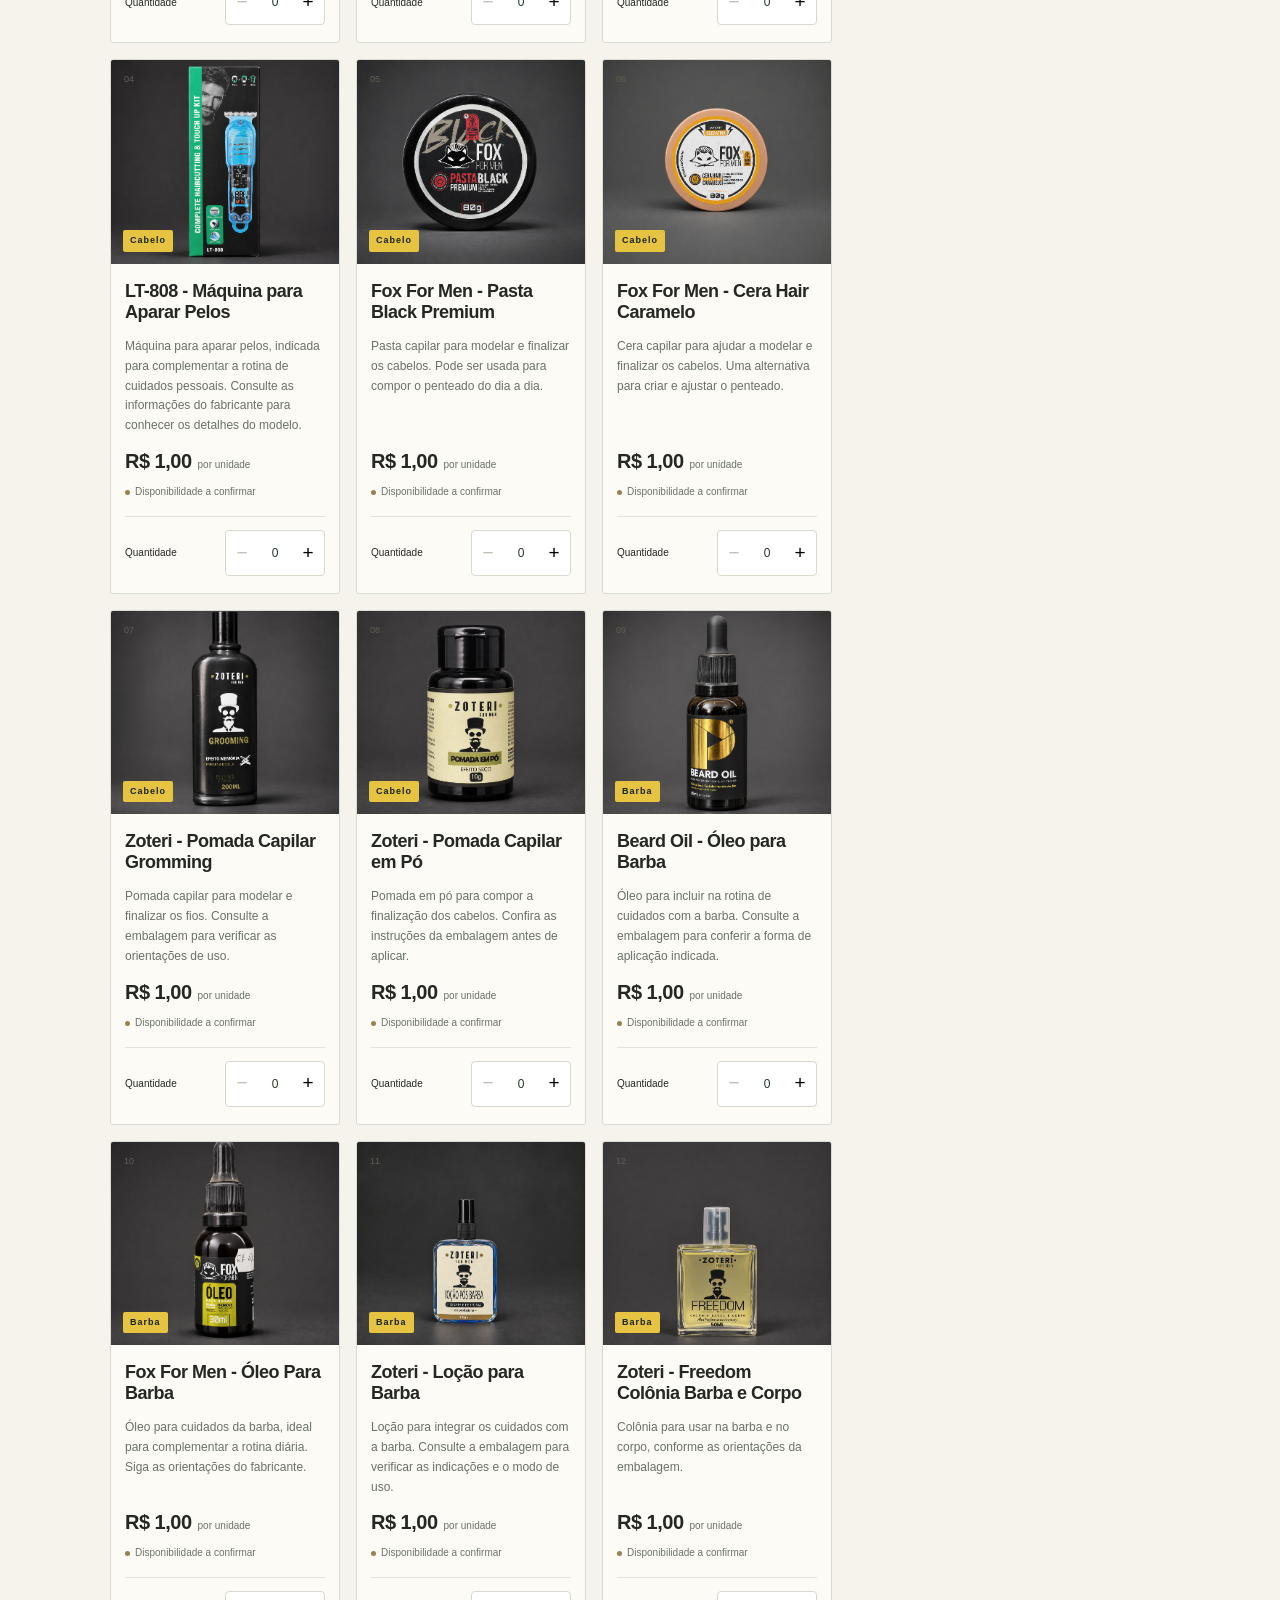
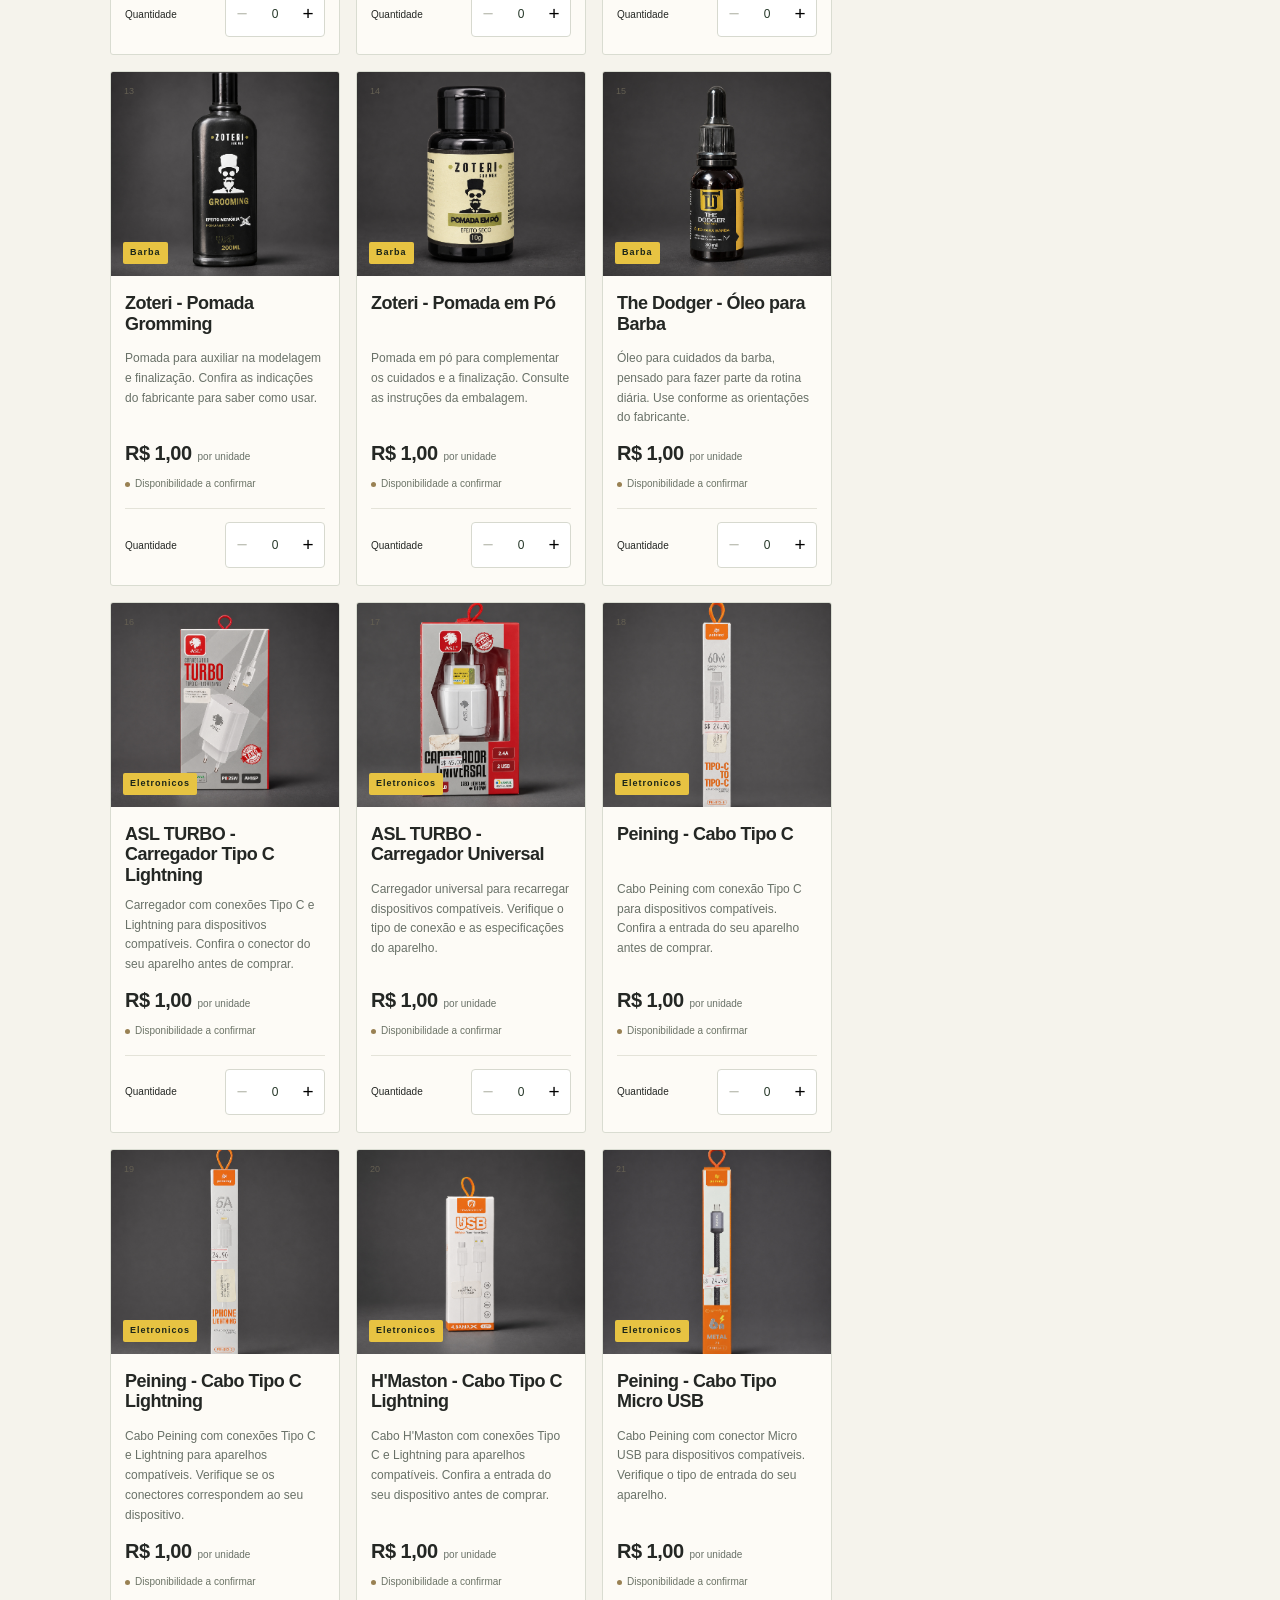
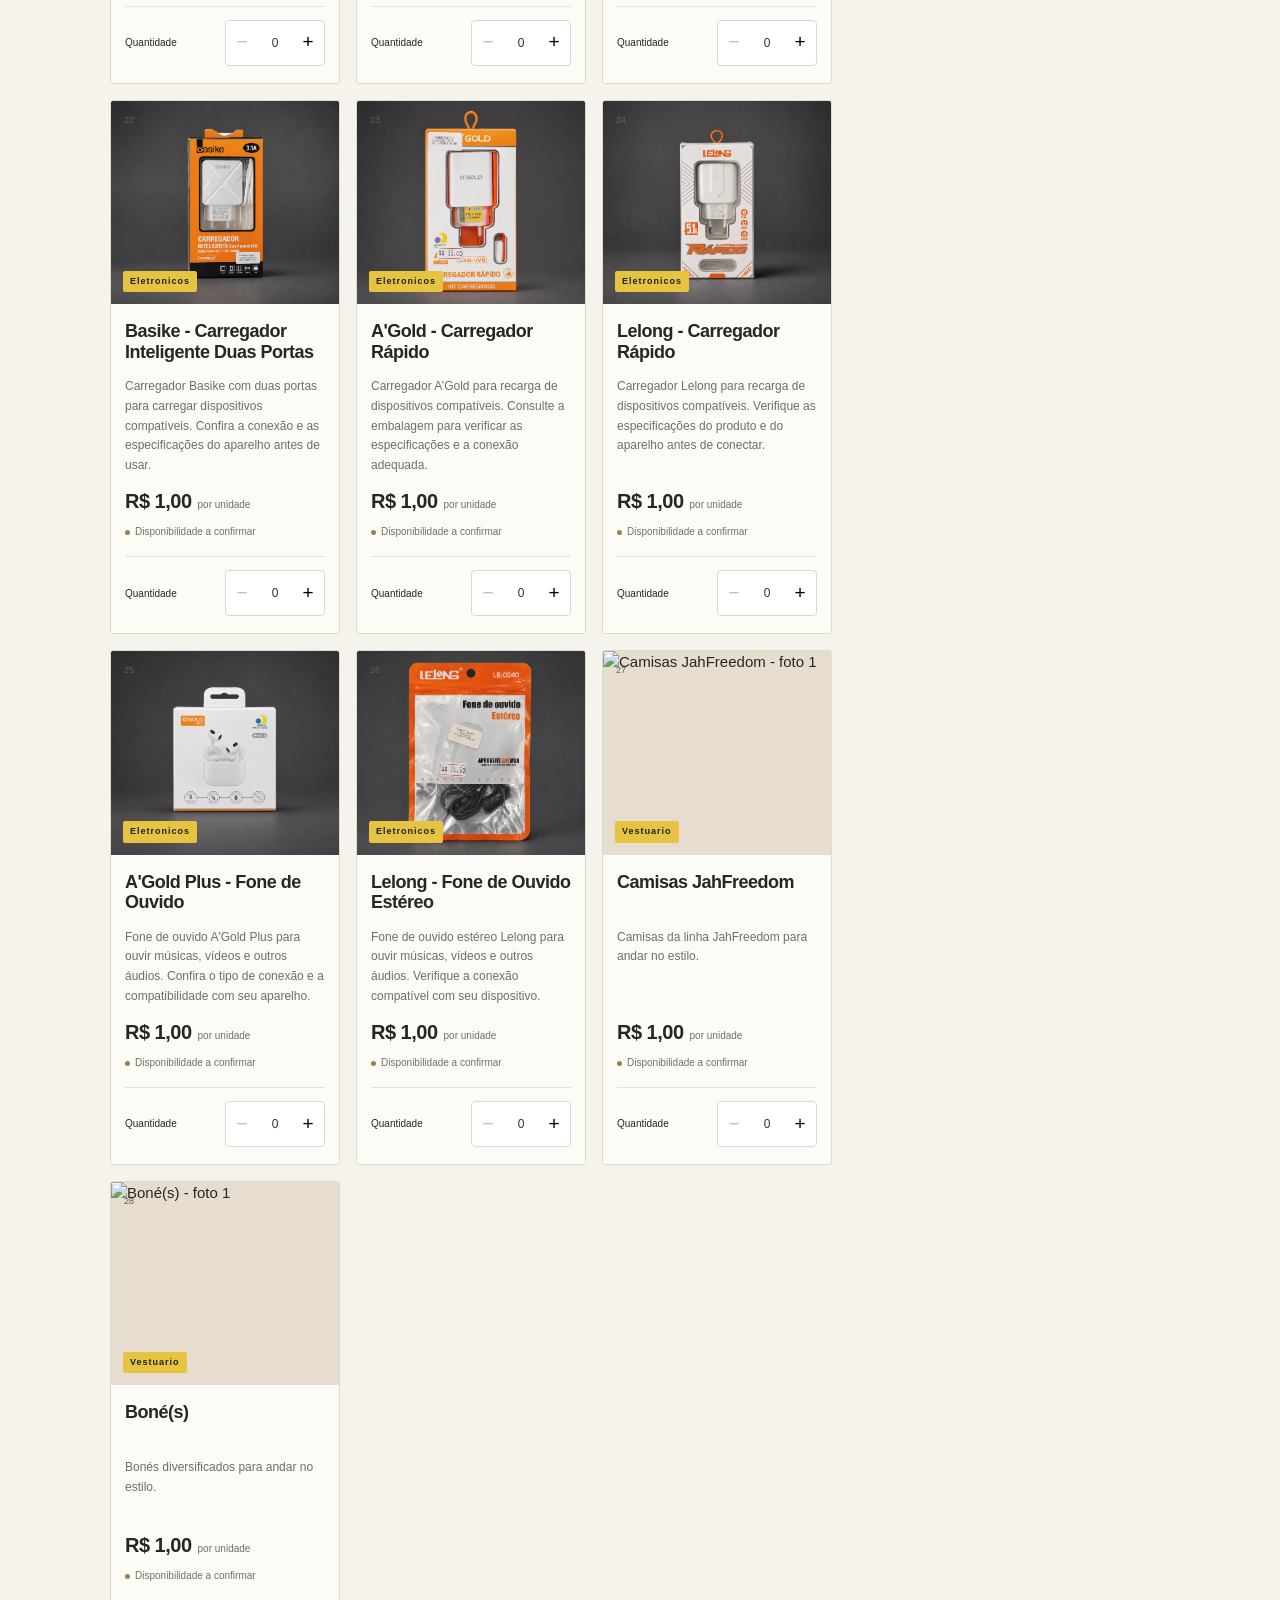
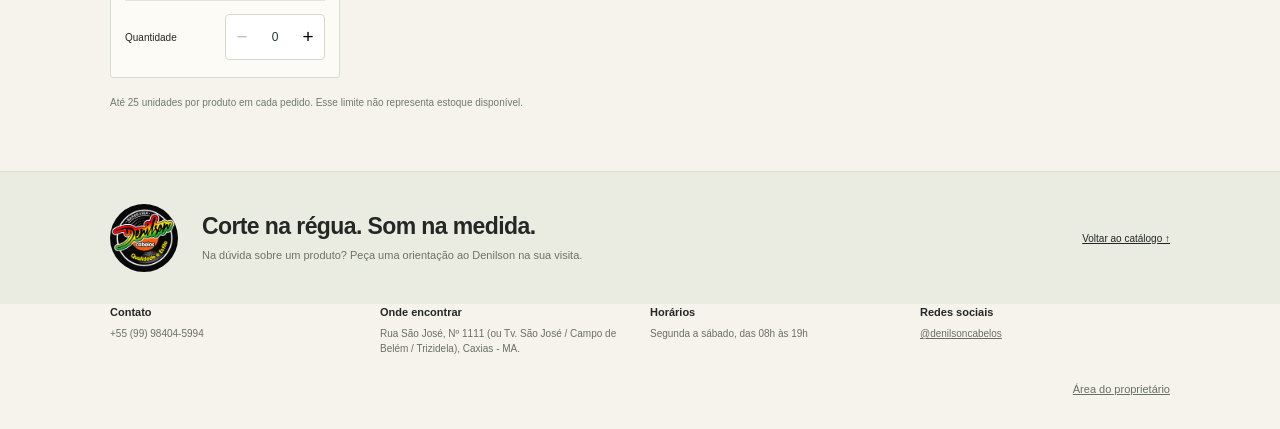
==== commit 18749f91: "." ====
--- a/index.html
+++ b/index.html
@@ -15,9 +15,7 @@
       href="https://cdn.jsdelivr.net/npm/bootstrap@5.3.3/dist/css/bootstrap.min.css"
     />
     <link rel="stylesheet" href="style.css" />
-    <script src="produtos.js" defer></script>
-    <script src="script.js" defer></script>
-    <script src="filtros.js" defer></script>
+    <script type="module" src="catalogo-bootstrap.js"></script>
   </head>
   <body>
     <a class="pular" href="#catalogo">Pular para os produtos</a>
@@ -180,6 +178,7 @@
                 role="status"
                 aria-live="polite"
               ></p>
+              <p id="statusCatalogo" class="aviso-catalogo" role="status" aria-live="polite">Carregando produtos...</p>
               <div class="produtos-grid" id="gradeProdutos"></div>
               <div id="semResultados" class="sem-resultados" hidden>
                 <h3>Nenhum produto nessa faixa.</h3>
@@ -258,18 +257,6 @@
       </section>
     </main>
     <footer>
-      <div class="container rodape">
-        <span>DENILSON <small>CABELOS · BARBEARIA</small></span>
-        <p>
-          Projeto Acadêmico<br />A disponibilidade e os valores serão
-          confirmados antes da venda.
-          <a
-            href="admin.html"
-            style="margin-left: 10px; opacity: 0.75; text-decoration: underline"
-            >Área do Barbeiro</a
-          >
-        </p>
-      </div>
       <div class="container dados-negocio">
         <div>
           <strong>Contato</strong>
@@ -277,21 +264,30 @@
         </div>
 
         <div>
-          <strong>Onde encontrar</strong
-          ><span
-            >Tv. Sao Jose Quarta, 2446 Trizidela - Campo de Belem, Caxias - MA,
-            65607-440</span
+          <strong>Onde encontrar</strong>
+          <span
+            >Rua São José, Nº 1111 (ou Tv. São José / Campo de Belém /
+            Trizidela), Caxias - MA.</span
           >
         </div>
+
         <div>
-          <strong>Horários</strong
-          ><span
-            >Seg a Qui e Sáb: 09h às 13h · 15h às 19h | Sex: 09h às 19h | Dom:
-            09h às 12h30</span
+          <strong>Horários</strong>
+          <span>Segunda a sábado, das 08h às 19h</span>
+        </div>
+
+        <div>
+          <strong>Redes sociais</strong>
+          <a
+            href="https://www.instagram.com/denilsoncabelos/"
+            target="_blank"
+            rel="noopener noreferrer"
           >
-        </div>
-        <div>
-          <strong>Redes sociais</strong><span>Instagram: @denilsoncabelos</span>
+            @denilsoncabelos
+          </a>
+        </div>
+        <div class="acesso-proprietario">
+          <a href="admin.html">Área do proprietário</a>
         </div>
       </div>
     </footer>
--- a/style.css
+++ b/style.css
@@ -6,6 +6,21 @@
   --texto: #252b26;
   --muted: #697168;
   --borda: #dedfd4;
+}
+.galeria-fotos {
+  display: flex;
+  width: 100%;
+  height: 100%;
+  overflow-x: auto;
+  scroll-snap-type: x mandatory;
+}
+
+.galeria-fotos img {
+  flex: 0 0 100%;
+  width: 100%;
+  height: 100%;
+  object-fit: cover;
+  scroll-snap-align: start;
 }
 * {
   box-sizing: border-box;
@@ -1528,7 +1543,8 @@
   display: block;
   font-size: 11px;
 }
-.dados-negocio span {
+.dados-negocio span,
+.dados-negocio a {
   font-size: 10px;
   color: #697063;
   display: block;
@@ -1536,6 +1552,31 @@
 }
 .rodape {
   padding-bottom: 20px;
+}
+.aviso-catalogo {
+  padding: 12px 16px;
+  margin: 0 0 14px;
+  border: 1px solid #d7c987;
+  border-radius: 8px;
+  background: #fff8d9;
+  color: #514720;
+  font-size: 14px;
+}
+.sem-produtos {
+  grid-column: 1 / -1;
+  padding: 24px;
+  border: 1px dashed #cfc8b8;
+  border-radius: 8px;
+  color: #697063;
+  text-align: center;
+}
+.acesso-proprietario {
+  grid-column: 1 / -1;
+  text-align: right;
+}
+.acesso-proprietario a {
+  font-size: 11px;
+  color: #697063;
 }
 @media (max-width: 1100px) {
   .vinil {
